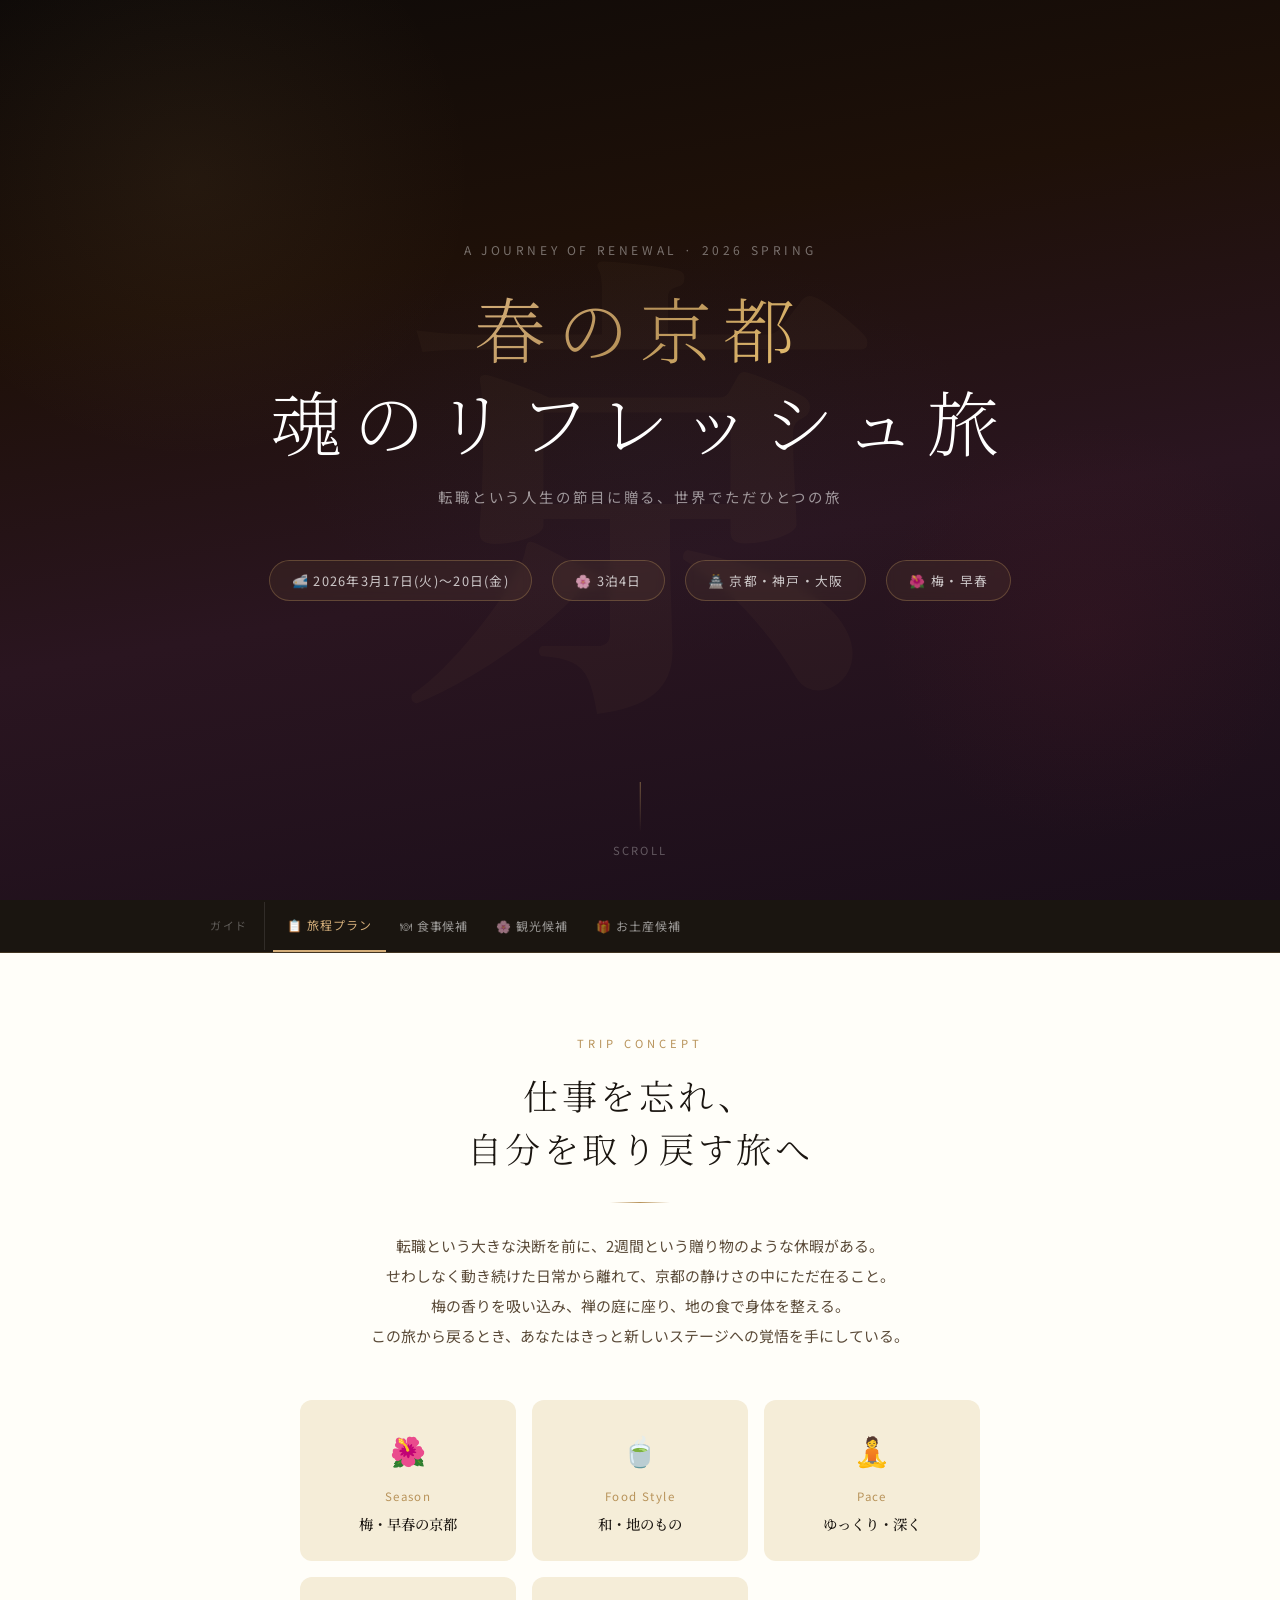
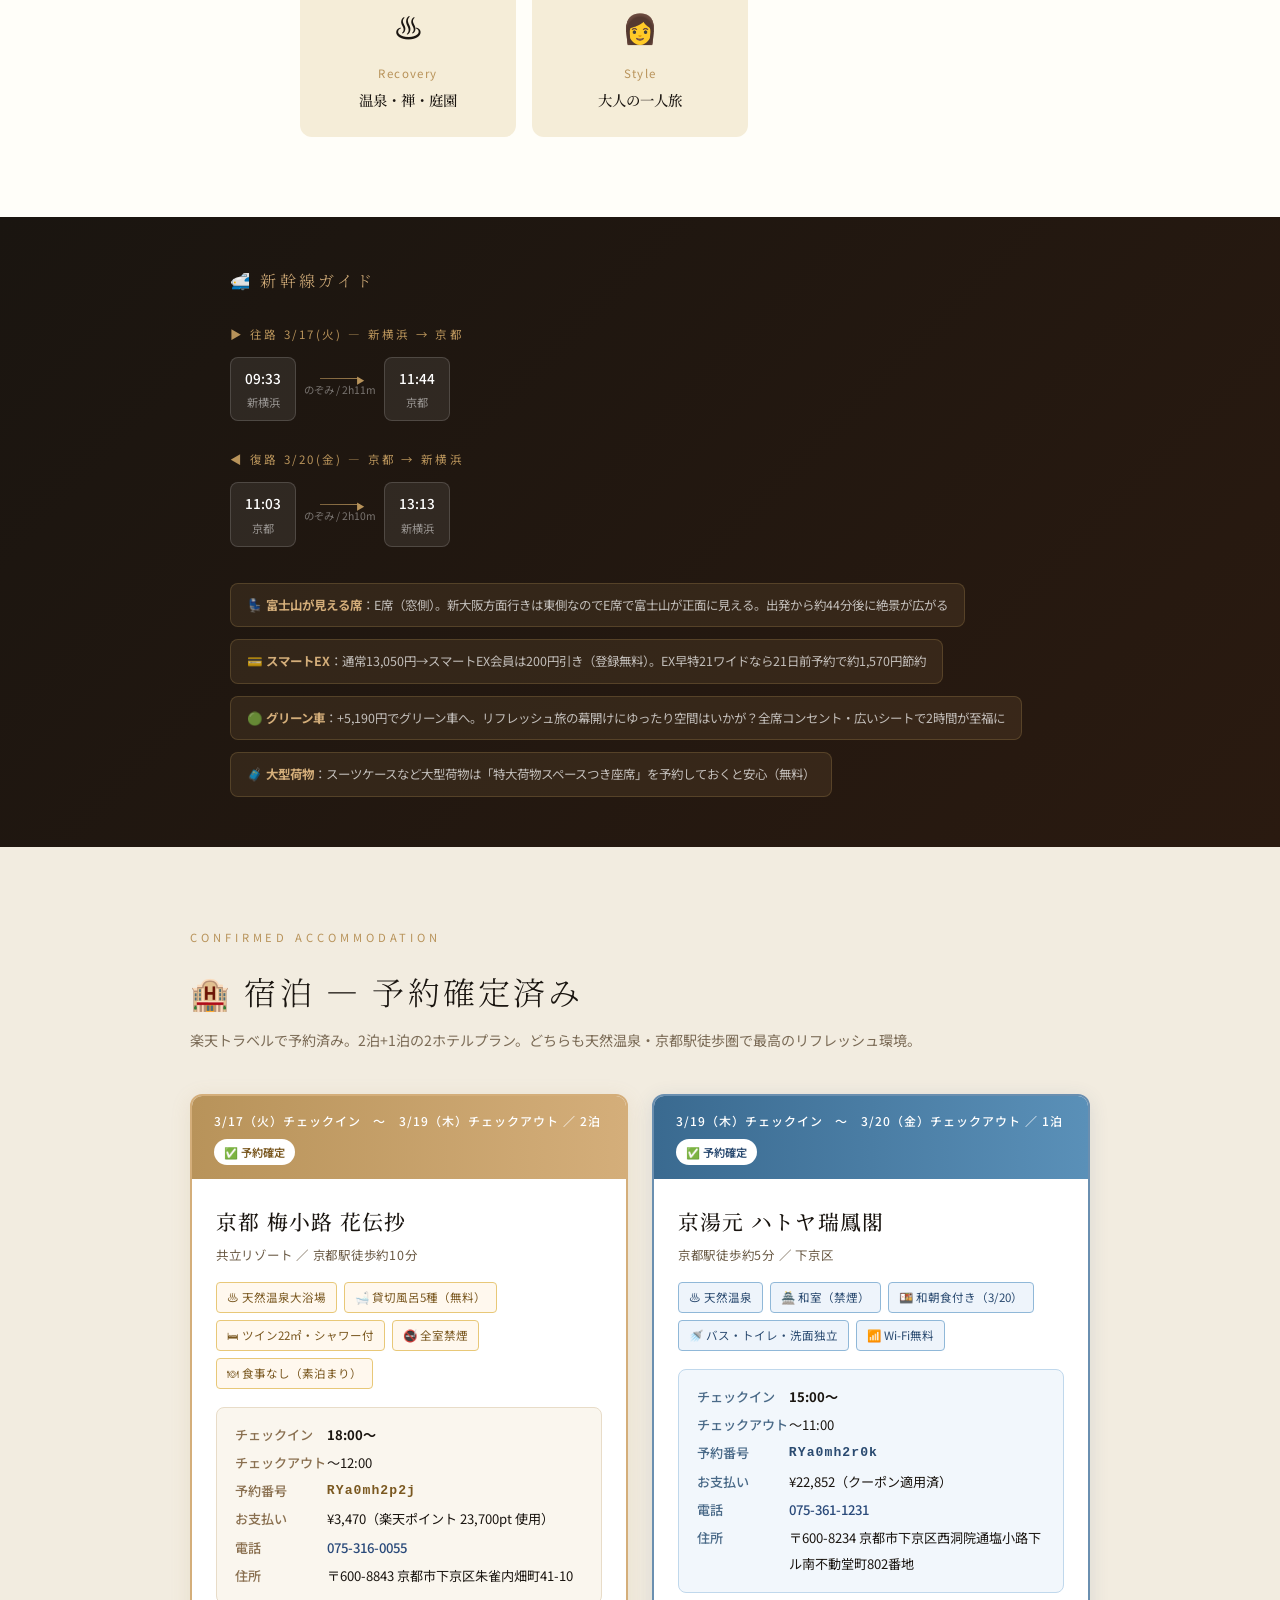
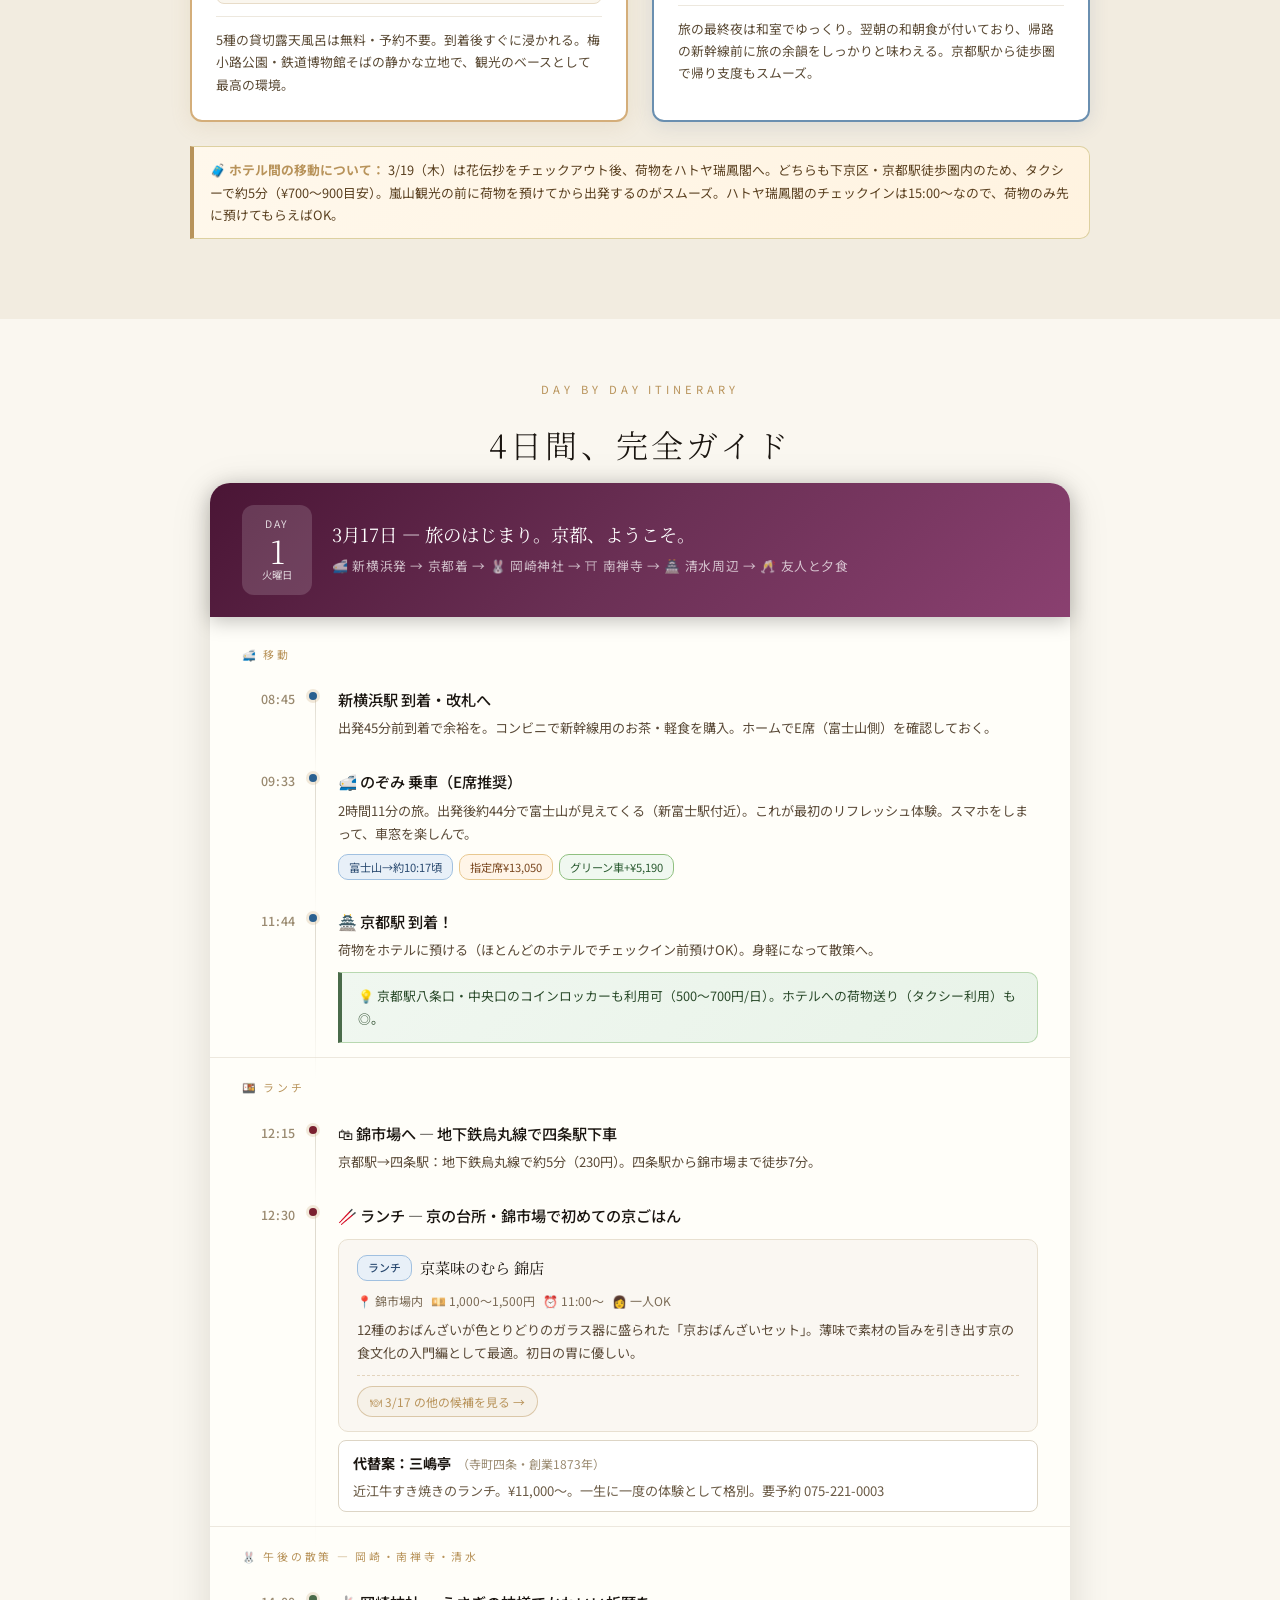
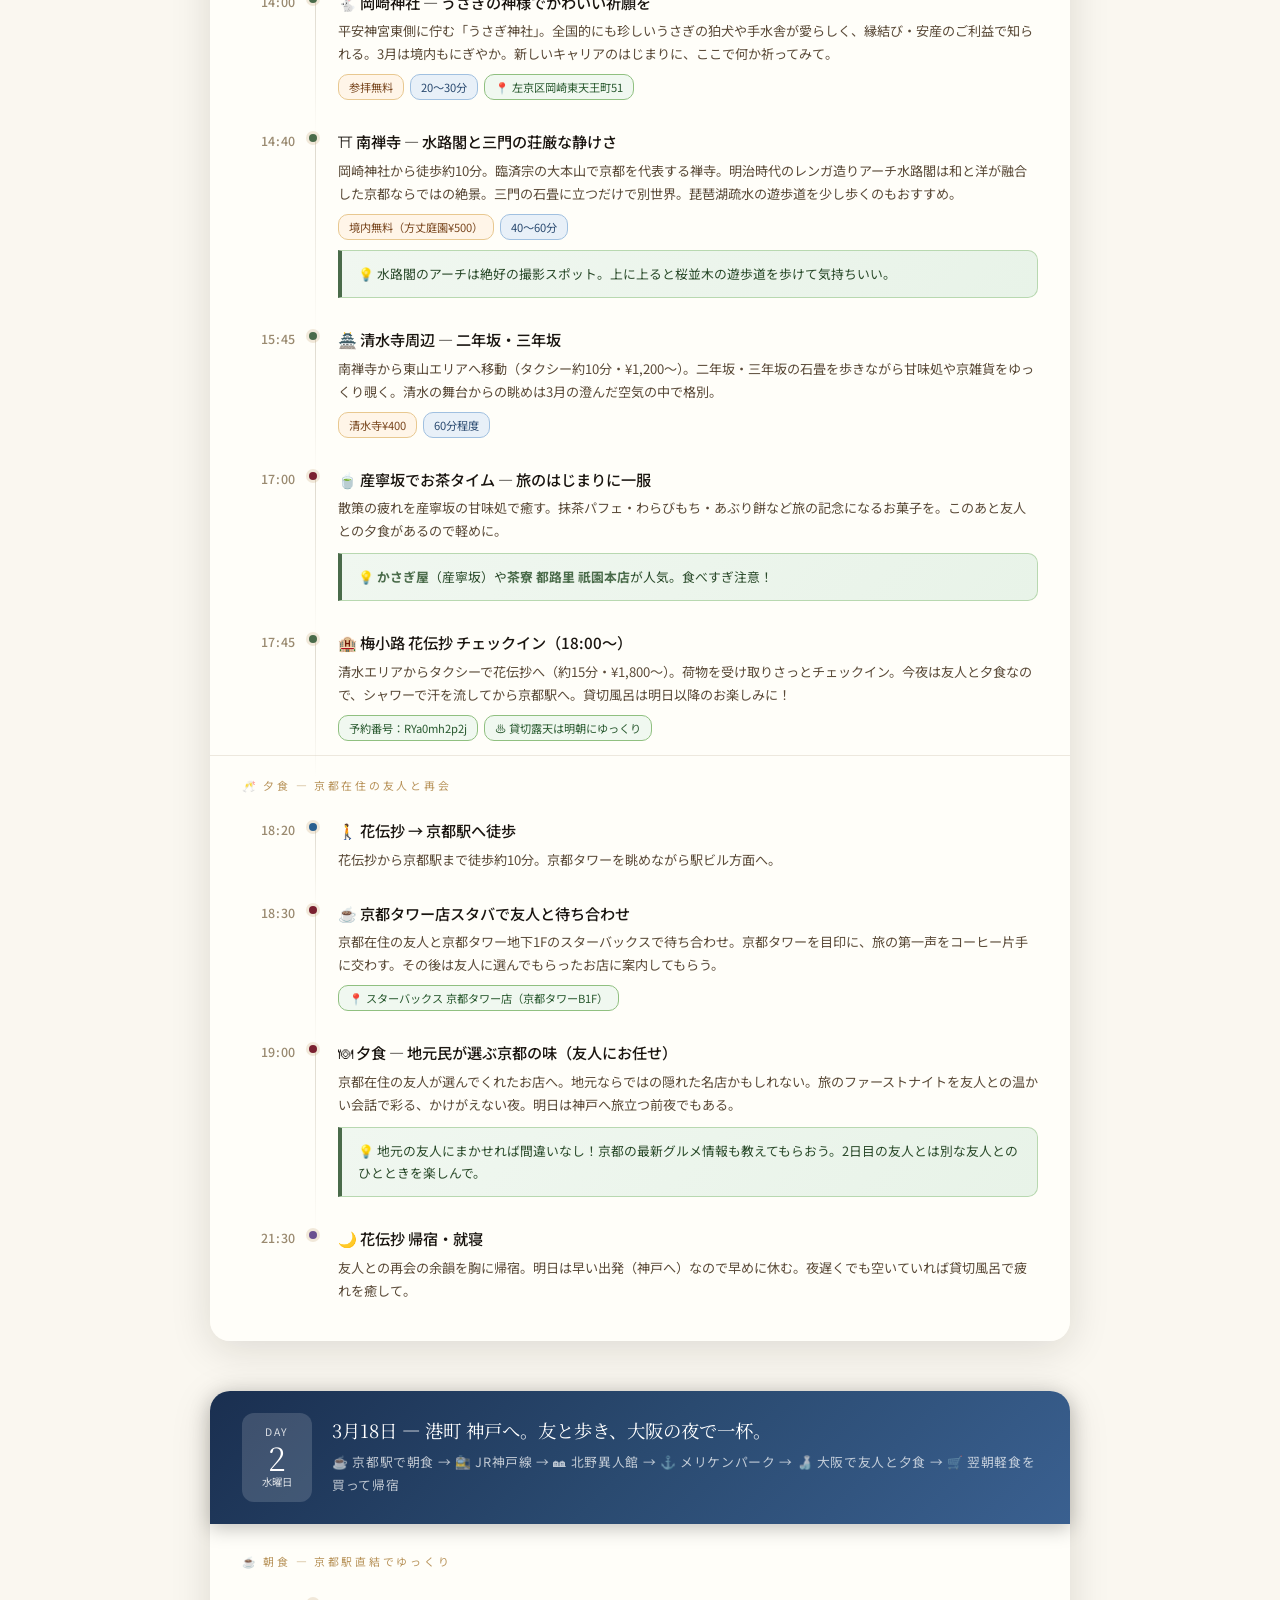
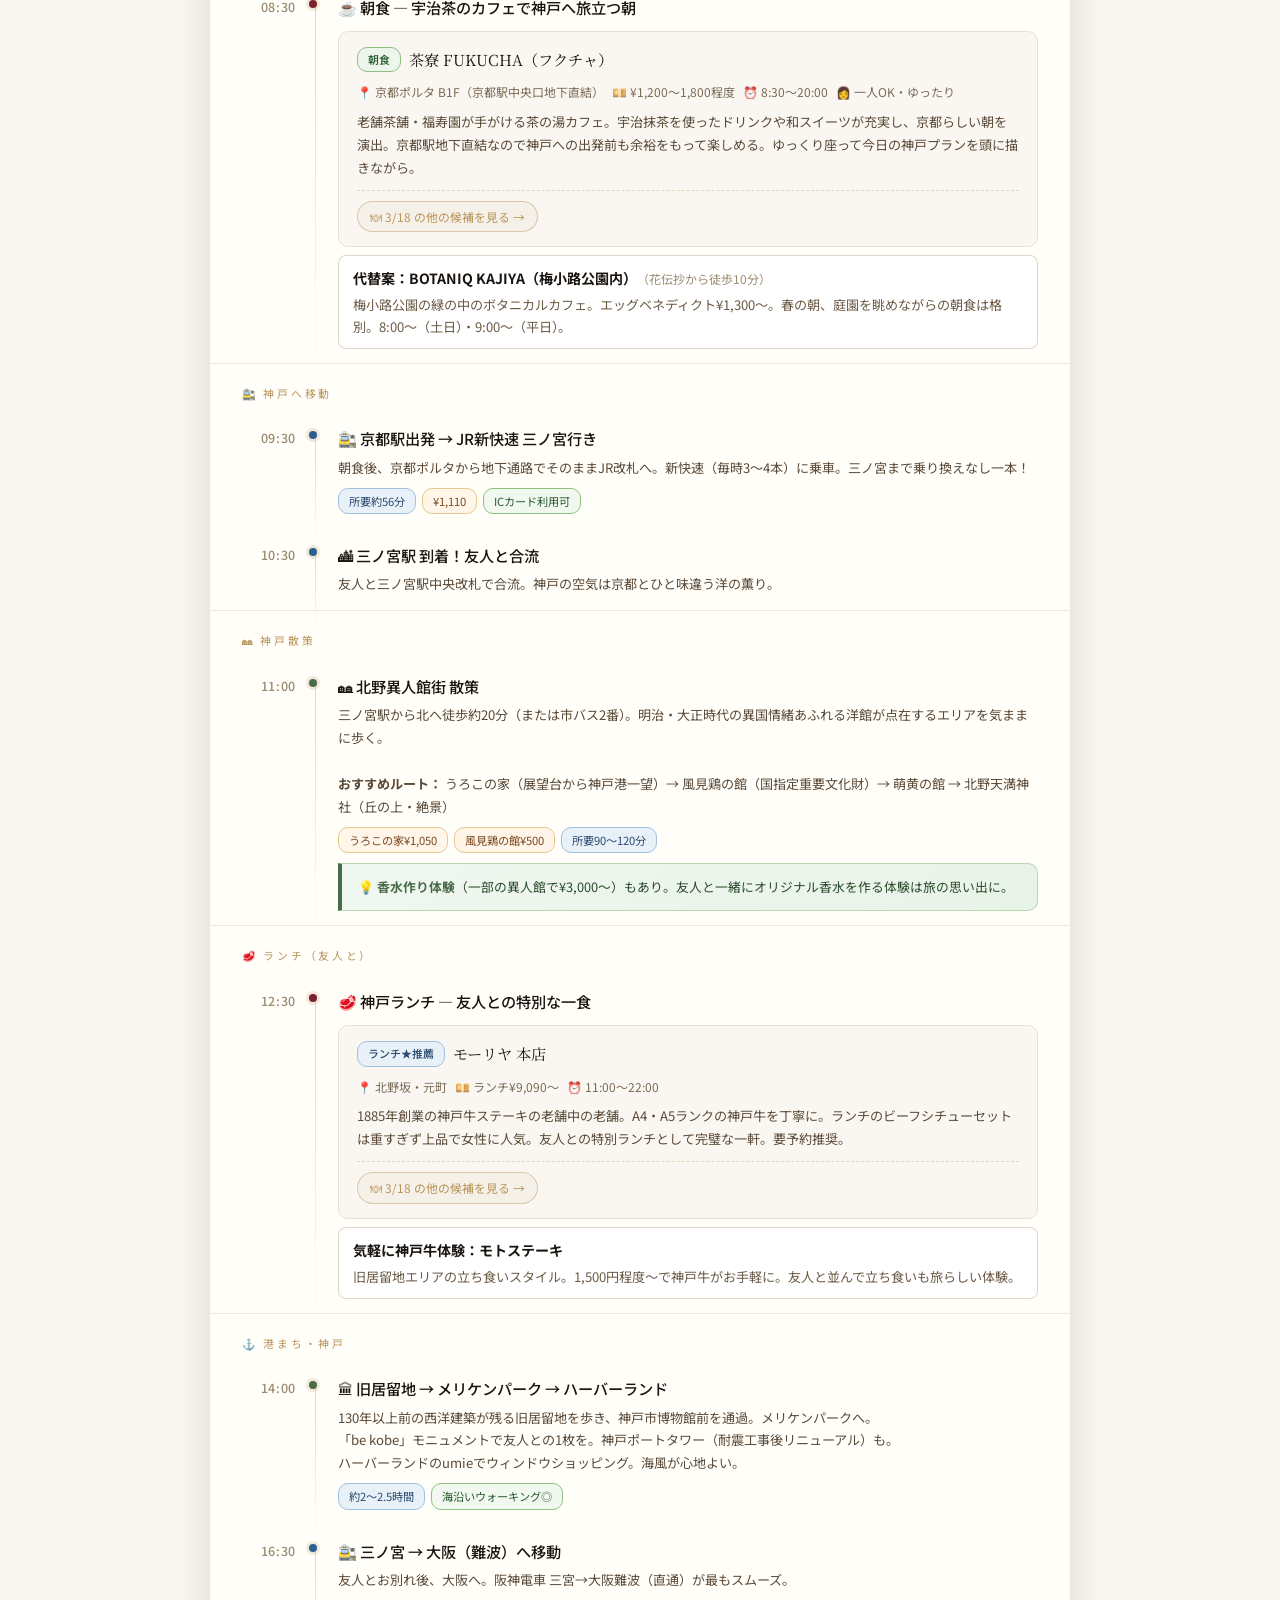
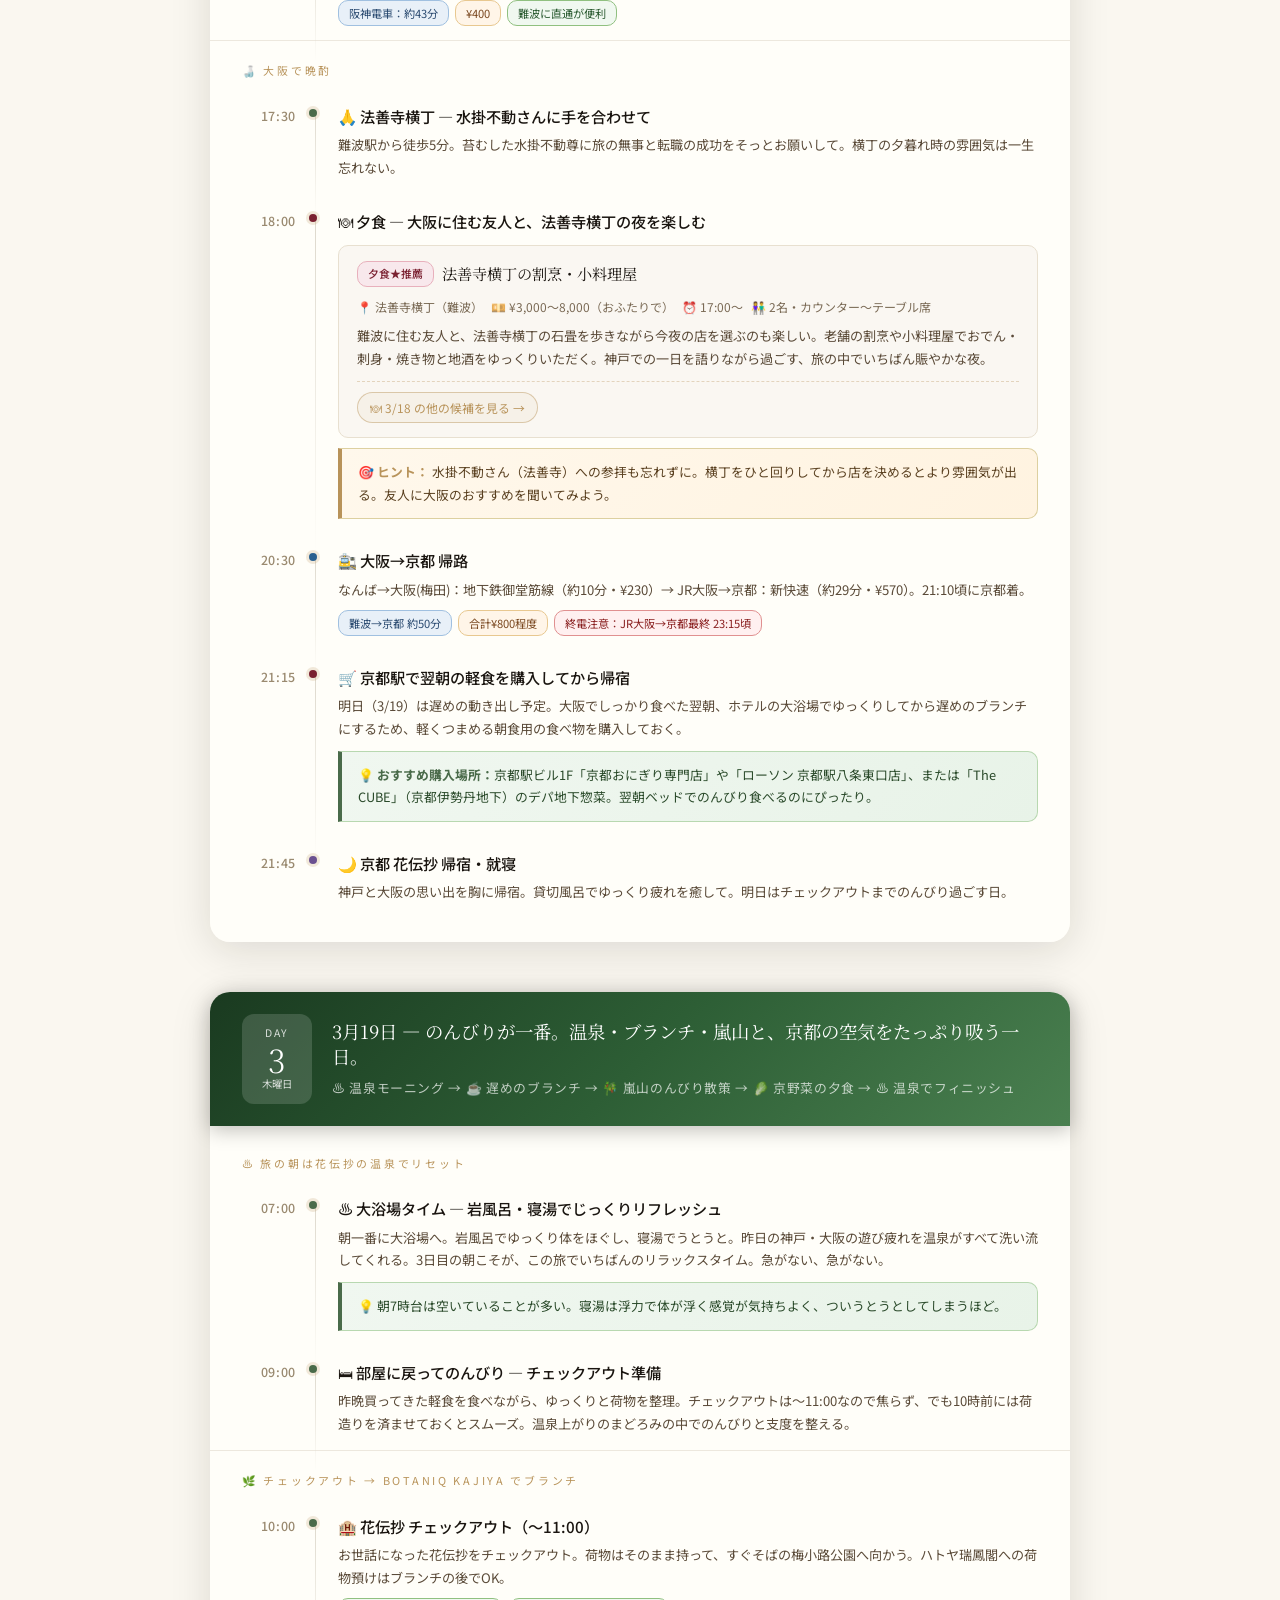
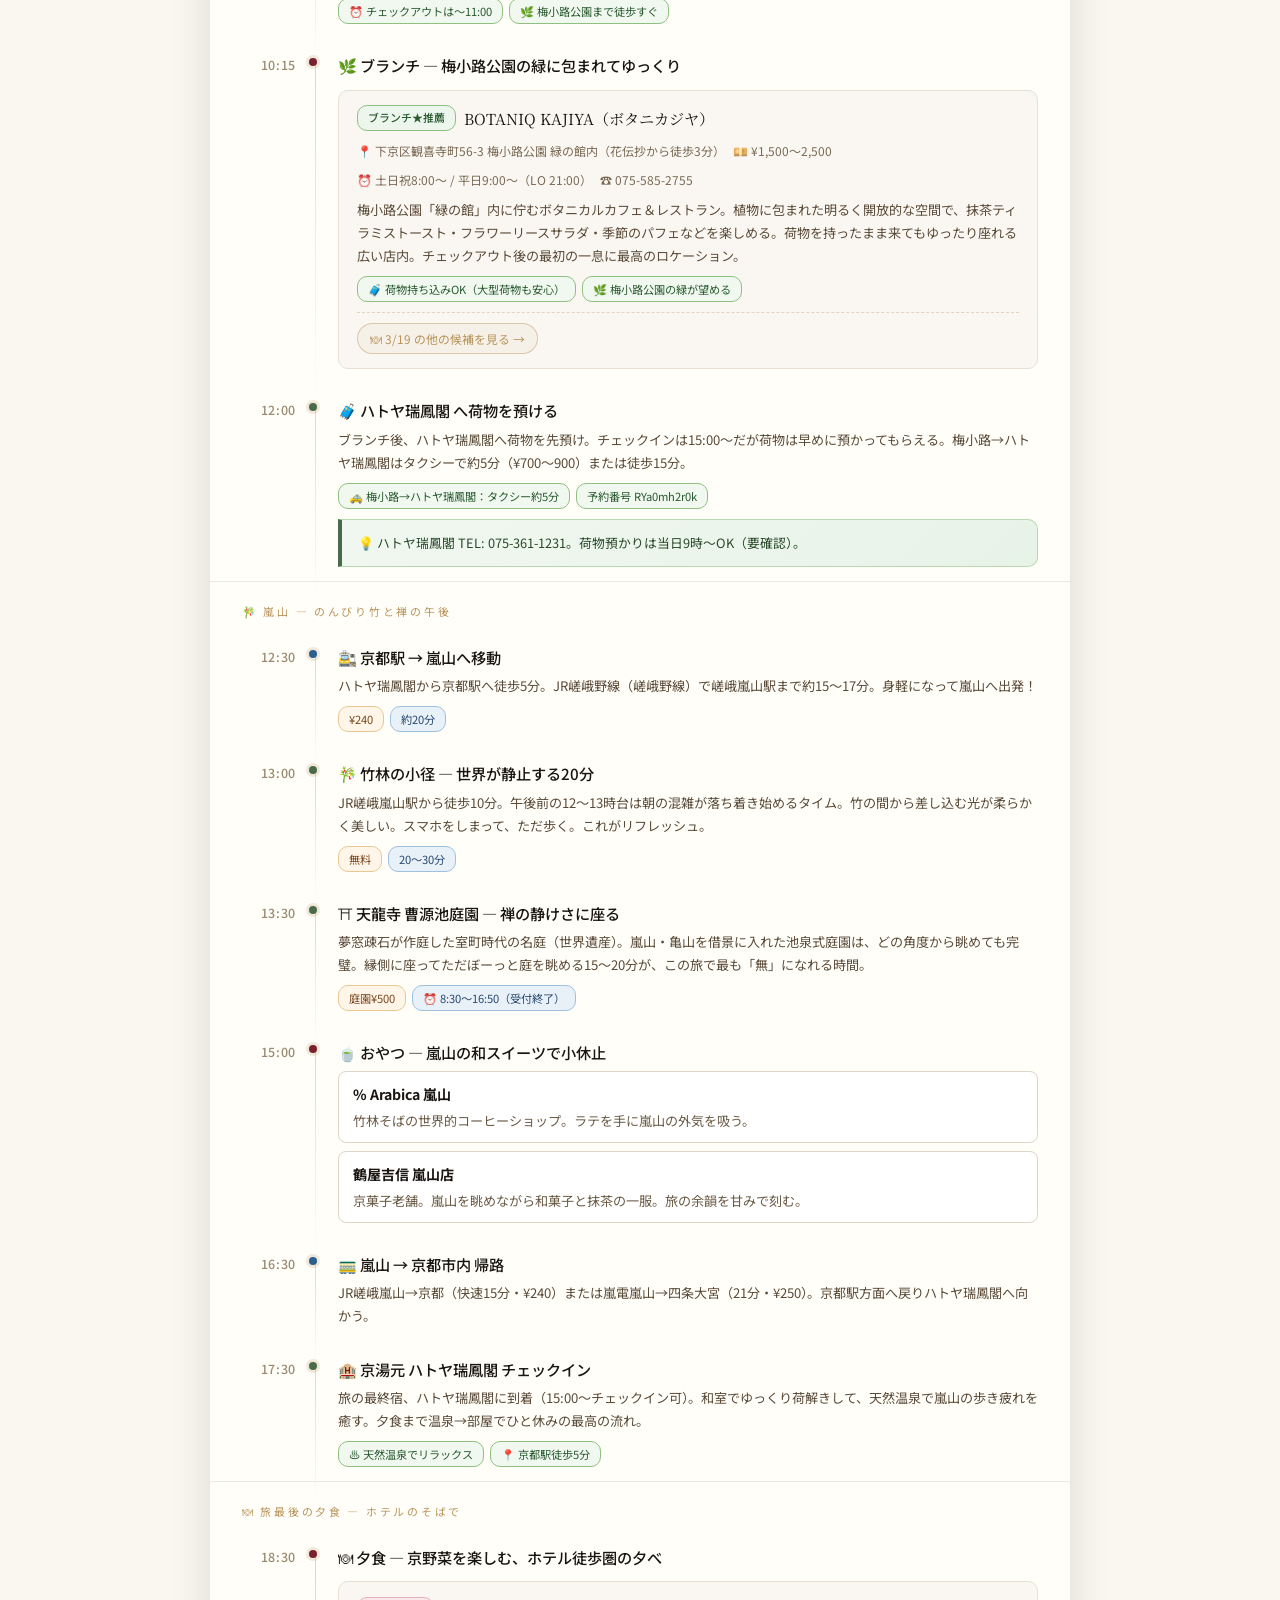
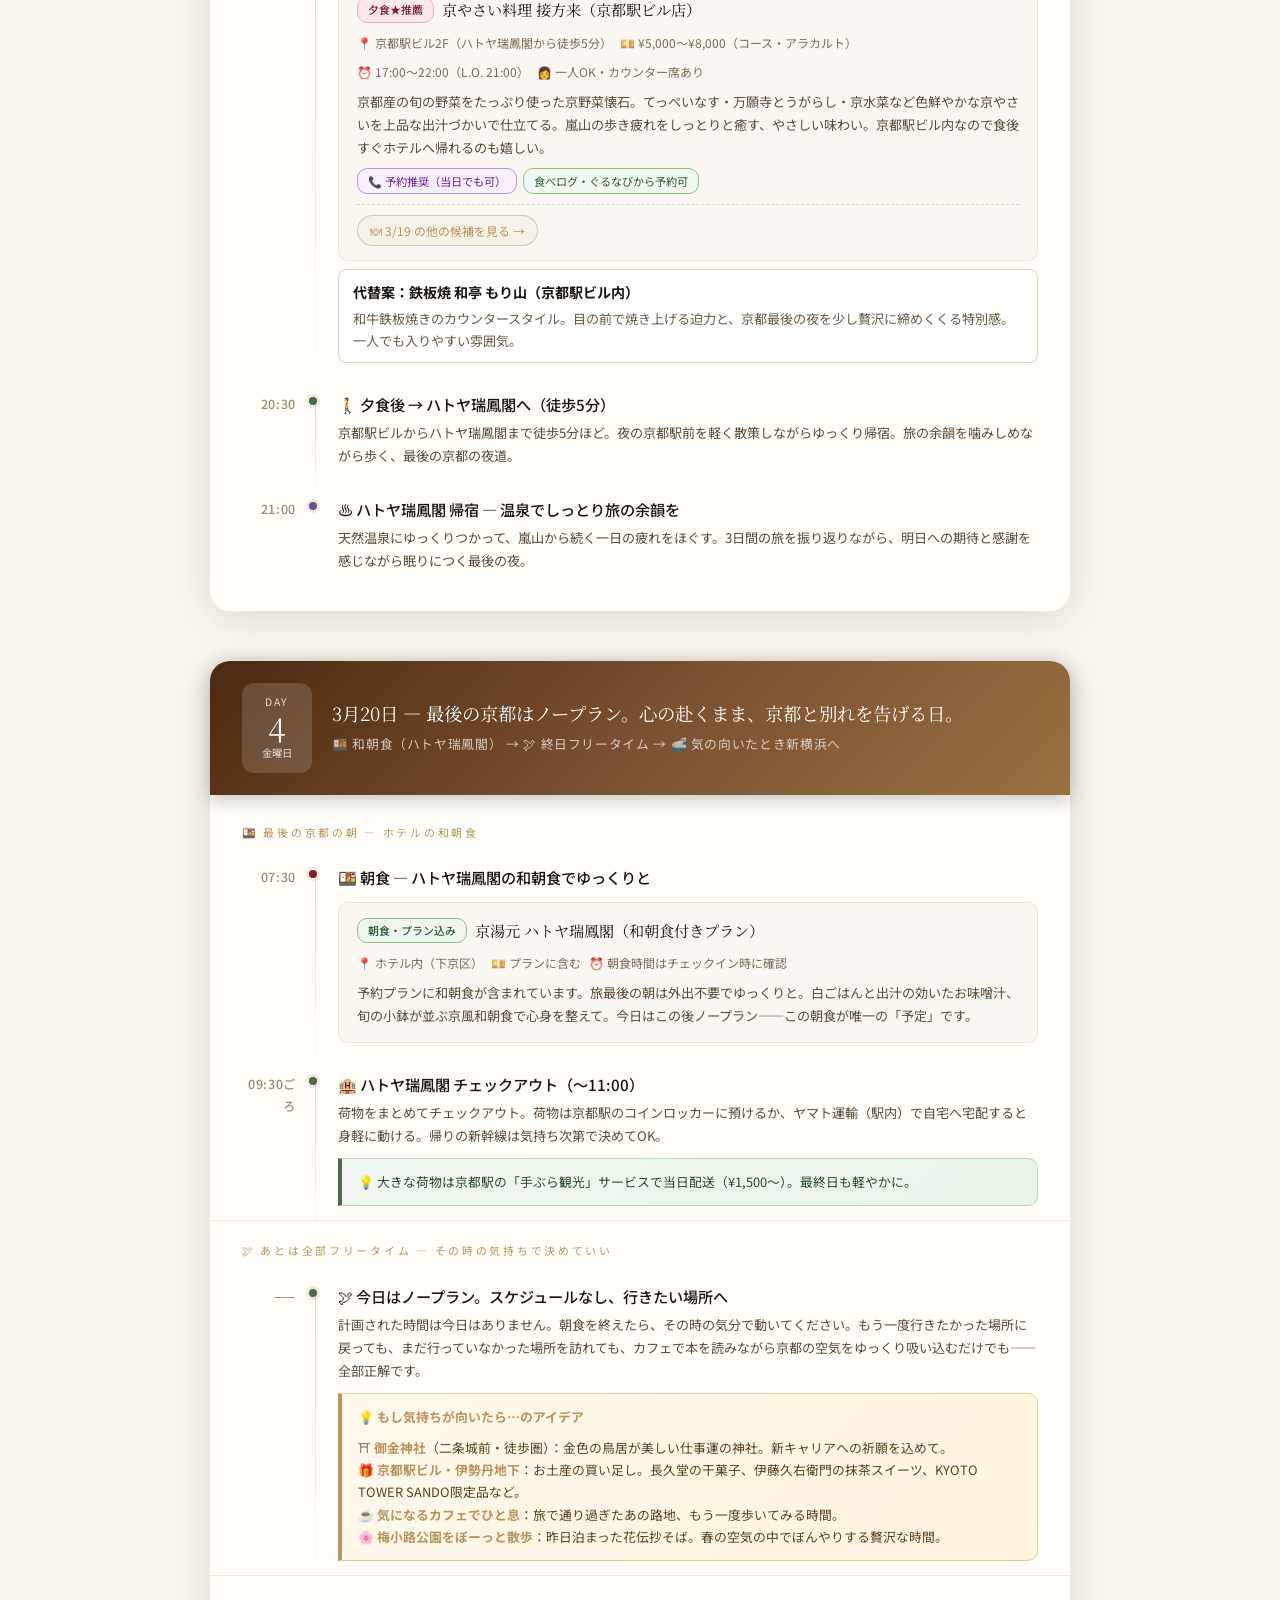
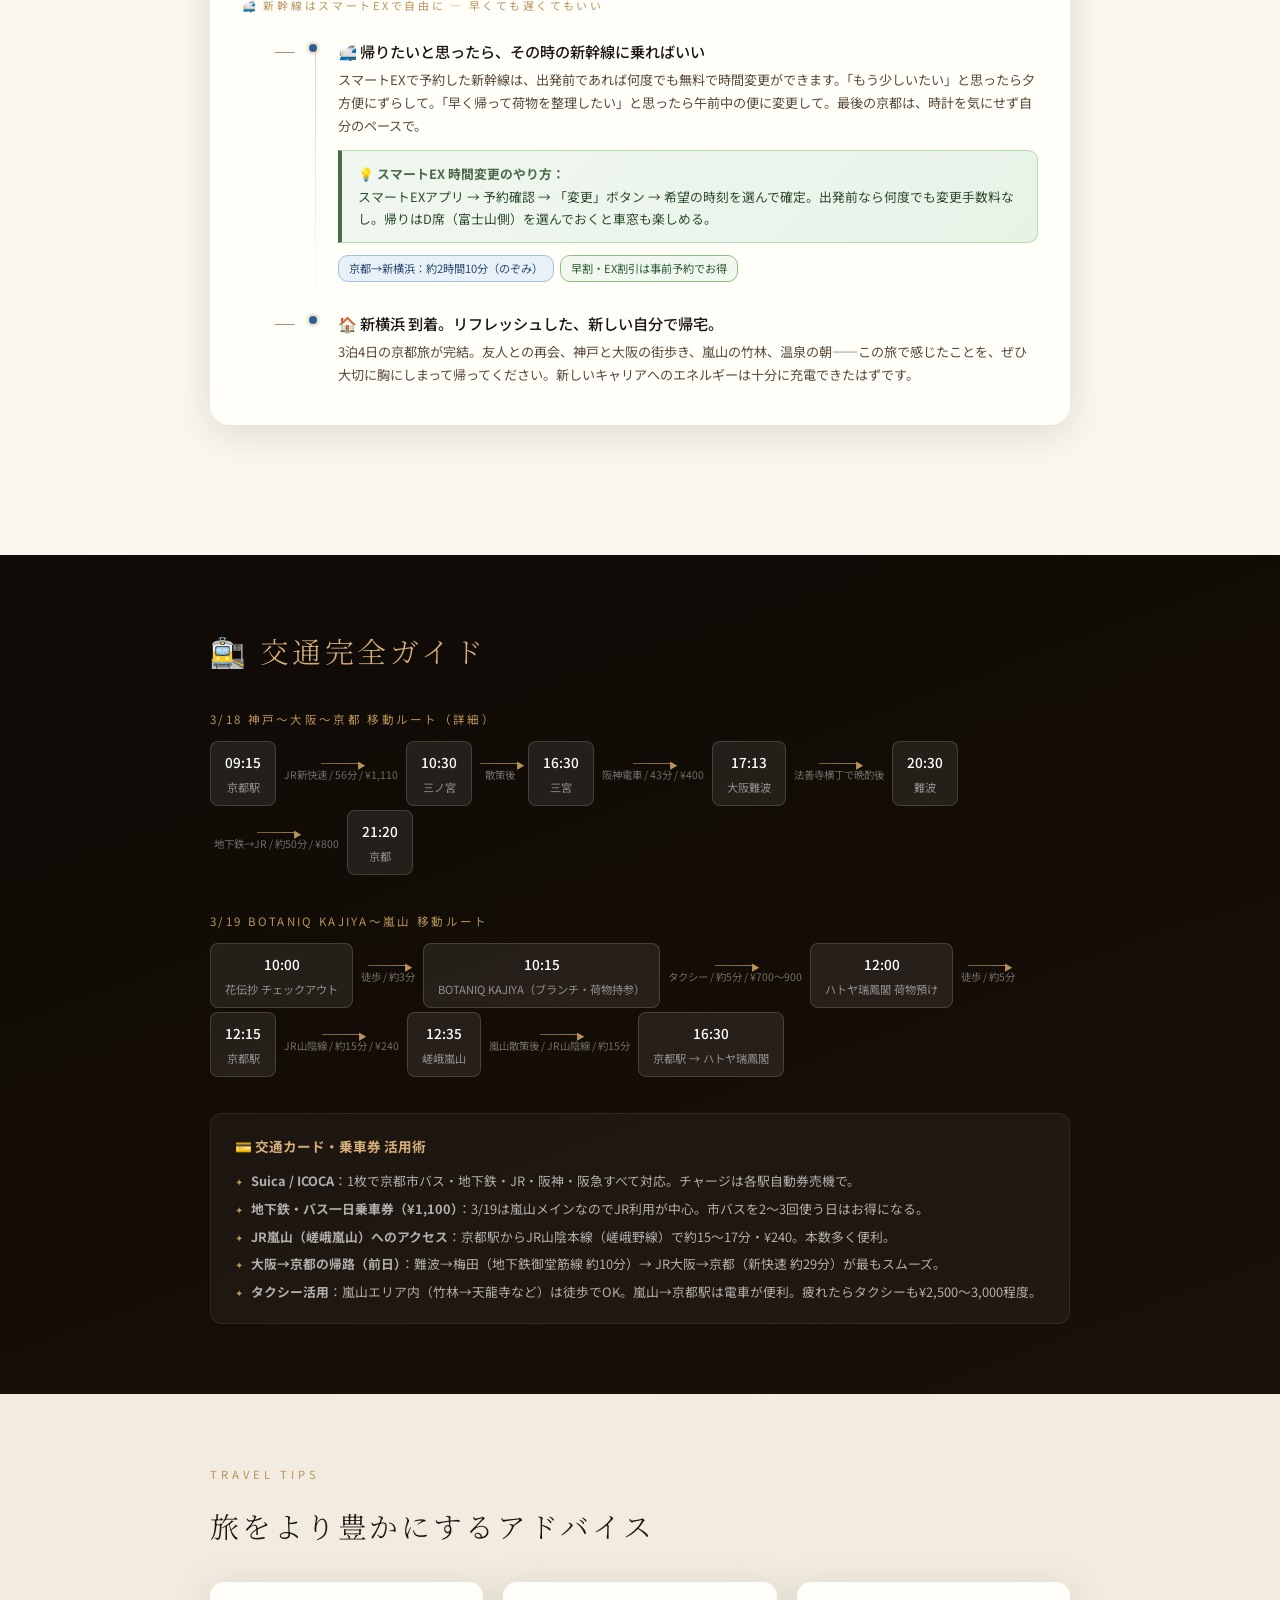
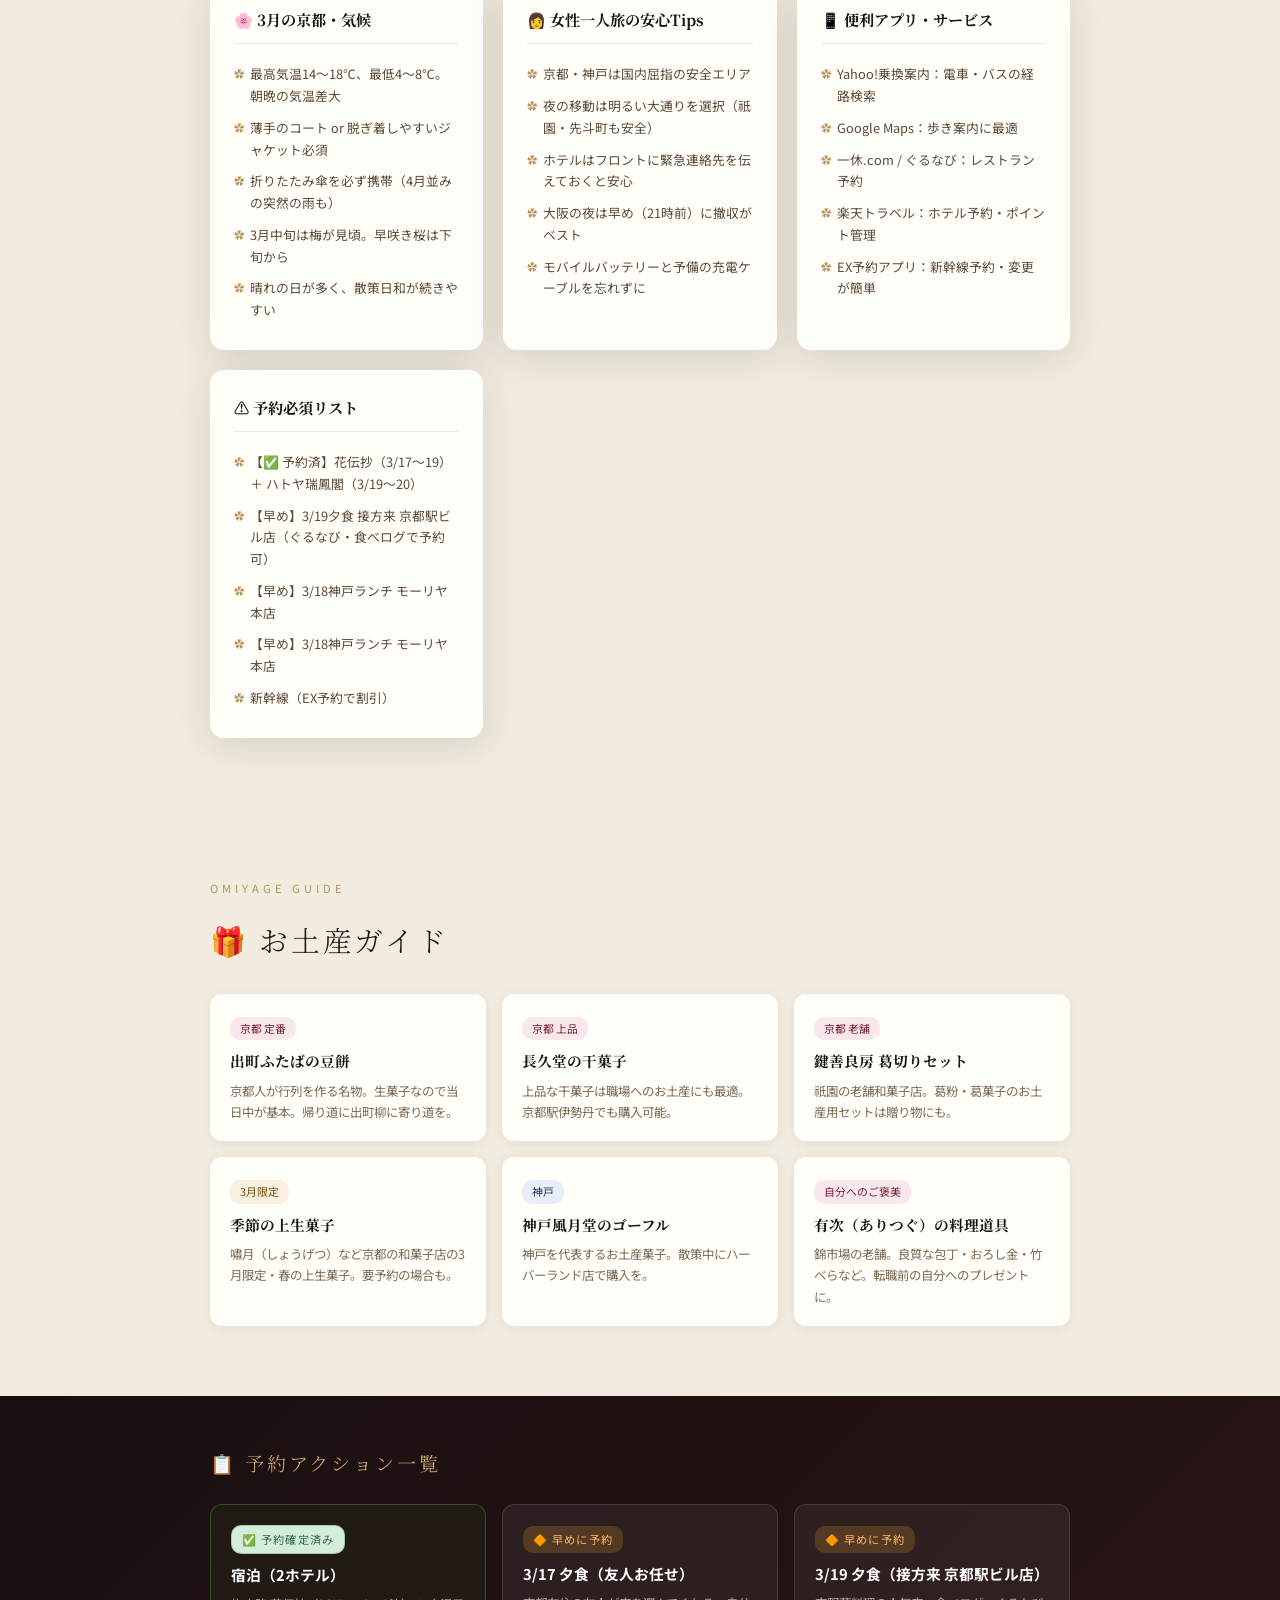
==== index.html @ 3366b424 "Add files via upload" ====
<!DOCTYPE html>
<html lang="ja">
<head>
<meta charset="UTF-8">
<meta name="viewport" content="width=device-width, initial-scale=1.0">
<title>春の京都 — 魂のリフレッシュ旅 2026.3.17-20</title>
<style>
@import url('https://fonts.googleapis.com/css2?family=Noto+Serif+JP:wght@200;300;400;500;700&family=Noto+Sans+JP:wght@300;400;500&family=Zen+Antique&display=swap');

:root{
  --ink:#1a1510;--gold:#b8935a;--gold-lt:#d4ae7a;--gold-pale:#f5edd8;
  --cream:#faf7f0;--off:#f2ece0;--white:#fffef9;
  --red:#7a2030;--sage:#4a6b4a;--blue:#2a4a6b;--umber:#6b4a2a;
  --d1:#6b3055;--d2:#2a4a70;--d3:#2d5e35;--d4:#7a5030;
  --shadow:0 8px 40px rgba(26,21,16,.13);
  --shadow-lg:0 20px 80px rgba(26,21,16,.2);
}
*{margin:0;padding:0;box-sizing:border-box;}
html{scroll-behavior:smooth;}
body{
  font-family:'Noto Sans JP',sans-serif;
  background:var(--cream);color:var(--ink);line-height:1.8;
  overflow-x:hidden;
}

/* ─── HERO ─── */
.hero{
  min-height:100vh;
  background:linear-gradient(170deg,#0e0a08 0%,#1e1008 30%,#2a1520 60%,#1a0e1a 100%);
  display:flex;flex-direction:column;
  align-items:center;justify-content:center;
  text-align:center;padding:60px 20px;
  position:relative;overflow:hidden;
}
.hero-pattern{
  position:absolute;inset:0;
  background-image:
    radial-gradient(ellipse 400px 400px at 15% 20%,rgba(184,147,90,.08) 0%,transparent 70%),
    radial-gradient(ellipse 300px 300px at 85% 70%,rgba(122,32,48,.1) 0%,transparent 70%),
    radial-gradient(ellipse 500px 300px at 50% 50%,rgba(42,74,112,.06) 0%,transparent 70%);
}
.hero-mon{
  position:absolute;opacity:.04;
  font-size:clamp(200px,40vw,500px);
  font-family:'Zen Antique',serif;
  color:var(--gold);
  line-height:1;user-select:none;
  transform:translateY(10px);
}
.hero-petals{
  position:absolute;inset:0;pointer-events:none;
  overflow:hidden;
}
.petal{
  position:absolute;font-size:clamp(10px,2vw,20px);
  animation:fall linear infinite;
  opacity:0;
}
@keyframes fall{
  0%{transform:translateY(-20px) rotate(0deg);opacity:0;}
  10%{opacity:.6;}
  90%{opacity:.3;}
  100%{transform:translateY(110vh) rotate(720deg);opacity:0;}
}
.hero-eyebrow{
  font-size:.75rem;letter-spacing:.3em;
  color:rgba(255,255,255,.4);margin-bottom:20px;
  text-transform:uppercase;position:relative;
}
.hero-title{
  font-family:'Noto Serif JP',serif;
  font-size:clamp(2rem,6vw,4.5rem);
  font-weight:200;letter-spacing:.15em;
  color:#fff;line-height:1.3;
  margin-bottom:16px;position:relative;
}
.hero-title em{
  font-style:normal;
  background:linear-gradient(135deg,var(--gold-lt),var(--gold),#e8c070);
  -webkit-background-clip:text;-webkit-text-fill-color:transparent;
  background-clip:text;
}
.hero-subtitle{
  font-size:.9rem;letter-spacing:.2em;
  color:rgba(255,255,255,.55);
  margin-bottom:50px;position:relative;
}
.hero-dates{
  display:flex;gap:20px;flex-wrap:wrap;
  justify-content:center;position:relative;
  margin-bottom:60px;
}
.hero-date-chip{
  border:1px solid rgba(184,147,90,.35);
  background:rgba(184,147,90,.08);
  color:rgba(255,255,255,.75);
  padding:8px 22px;border-radius:30px;
  font-size:.8rem;letter-spacing:.1em;
  backdrop-filter:blur(4px);
}
.hero-scroll{
  position:absolute;bottom:40px;left:50%;transform:translateX(-50%);
  display:flex;flex-direction:column;align-items:center;
  gap:8px;color:rgba(255,255,255,.3);font-size:.7rem;letter-spacing:.2em;
  animation:pulse 2s ease-in-out infinite;
}
.hero-scroll-line{
  width:1px;height:50px;
  background:linear-gradient(to bottom,rgba(184,147,90,.6),transparent);
}
@keyframes pulse{
  0%,100%{opacity:.4;transform:translateX(-50%) translateY(0);}
  50%{opacity:.8;transform:translateX(-50%) translateY(6px);}
}

/* ─── CONCEPT ─── */
.concept{
  background:var(--white);
  padding:80px 20px;
  text-align:center;
}
.concept-inner{max-width:680px;margin:0 auto;}
.section-label{
  font-size:.7rem;letter-spacing:.35em;
  color:var(--gold);text-transform:uppercase;
  margin-bottom:16px;display:block;
}
.concept h2{
  font-family:'Noto Serif JP',serif;
  font-size:clamp(1.6rem,3vw,2.2rem);
  font-weight:300;letter-spacing:.1em;
  color:var(--ink);margin-bottom:28px;line-height:1.5;
}
.concept-divider{
  width:60px;height:1px;
  background:linear-gradient(90deg,transparent,var(--gold),transparent);
  margin:0 auto 28px;
}
.concept p{
  font-size:.93rem;color:#5a4a38;
  line-height:2;
}
.concept-cards{
  display:grid;grid-template-columns:repeat(auto-fit,minmax(160px,1fr));
  gap:16px;margin-top:50px;
}
.concept-card{
  background:var(--gold-pale);
  border-radius:12px;padding:24px 18px;
  text-align:center;
}
.concept-card .cc-icon{font-size:1.8rem;margin-bottom:10px;}
.concept-card .cc-label{
  font-size:.72rem;color:var(--gold);
  letter-spacing:.12em;margin-bottom:4px;
}
.concept-card .cc-val{
  font-family:'Noto Serif JP',serif;
  font-size:.9rem;color:var(--ink);font-weight:500;
}

/* ─── SHINKANSEN BANNER ─── */
.shinkansen{
  background:linear-gradient(135deg,#1a1510,#2a1a10);
  padding:50px 20px;
  color:#fff;
}
.shinkansen-inner{
  max-width:820px;margin:0 auto;
}
.shinkansen h3{
  font-family:'Noto Serif JP',serif;
  font-size:1rem;font-weight:300;
  letter-spacing:.2em;color:var(--gold-lt);
  margin-bottom:28px;
  display:flex;align-items:center;gap:12px;
}
.shinkansen-route{
  display:flex;align-items:center;
  gap:0;flex-wrap:nowrap;
  overflow-x:auto;padding-bottom:8px;
}
.stn{text-align:center;flex-shrink:0;}
.stn-time{
  font-size:1.6rem;font-weight:300;
  letter-spacing:.05em;color:#fff;
  line-height:1;
}
.stn-name{
  font-size:.78rem;color:rgba(255,255,255,.5);
  margin-top:4px;letter-spacing:.1em;
}
.stn-platform{
  font-size:.65rem;color:var(--gold);
  margin-top:3px;
}
.route-line{
  flex:1;min-width:80px;
  display:flex;flex-direction:column;
  align-items:center;gap:4px;
  padding:0 12px;
}
.rl-bar{
  width:100%;height:2px;
  background:linear-gradient(90deg,var(--gold),var(--gold-lt),var(--gold));
  position:relative;
}
.rl-bar::after{
  content:'▶';position:absolute;right:-6px;top:-8px;
  font-size:.7rem;color:var(--gold-lt);
}
.rl-info{font-size:.7rem;color:rgba(255,255,255,.5);letter-spacing:.05em;}
.shinkansen-tips{
  display:flex;flex-wrap:wrap;gap:12px;margin-top:24px;
}
.stip{
  background:rgba(184,147,90,.12);
  border:1px solid rgba(184,147,90,.25);
  border-radius:8px;padding:10px 16px;
  font-size:.78rem;color:rgba(255,255,255,.7);
}
.stip strong{color:var(--gold-lt);}

/* ─── HOTELS ─── */
.hotels{
  padding:80px 20px;
  background:var(--off);
}
.hotels-inner{max-width:900px;margin:0 auto;}
.sec-header{margin-bottom:40px;}
.sec-header h2{
  font-family:'Noto Serif JP',serif;
  font-size:clamp(1.4rem,3vw,2rem);
  font-weight:300;color:var(--ink);
  letter-spacing:.1em;margin-bottom:8px;
}
.sec-header p{font-size:.88rem;color:#7a6a55;}
.hotel-grid{
  display:grid;
  grid-template-columns:repeat(auto-fit,minmax(270px,1fr));
  gap:22px;
}
.hotel-card{
  background:var(--white);
  border-radius:16px;overflow:hidden;
  box-shadow:var(--shadow);
  transition:transform .25s,box-shadow .25s;
}
.hotel-card:hover{
  transform:translateY(-4px);
  box-shadow:var(--shadow-lg);
}
.hotel-card-band{height:6px;}
.hb-gold{background:linear-gradient(90deg,var(--gold),var(--gold-lt),#e8c070);}
.hb-silver{background:linear-gradient(90deg,#aaa8a0,#c8c4bc);}
.hb-sage{background:linear-gradient(90deg,var(--sage),#6a9b6a);}
.hotel-card-body{padding:22px 24px;}
.hotel-rank{
  display:inline-flex;align-items:center;gap:6px;
  font-size:.7rem;padding:3px 12px;border-radius:20px;
  margin-bottom:12px;font-weight:500;
}
.hr-1{background:#fff8e8;color:#8b6020;border:1px solid #e8c876;}
.hr-2{background:#f0f4f8;color:#3a5a80;border:1px solid #a0c0e0;}
.hr-3{background:#f0f8f0;color:#3a6a3a;border:1px solid #90c090;}
.hotel-name{
  font-family:'Noto Serif JP',serif;
  font-size:1.05rem;color:var(--ink);
  margin-bottom:4px;line-height:1.4;
}
.hotel-sub{
  font-size:.75rem;color:#9a8a75;
  letter-spacing:.05em;margin-bottom:12px;
}
.hotel-features{
  display:flex;flex-wrap:wrap;gap:6px;
  margin-bottom:14px;
}
.hf{
  font-size:.68rem;
  background:var(--gold-pale);
  color:#6a5030;
  padding:2px 10px;border-radius:10px;
}
.hotel-desc{
  font-size:.82rem;color:#5a4a38;
  line-height:1.75;margin-bottom:14px;
}
.hotel-price{
  border-top:1px solid #ede8de;
  padding-top:12px;
  display:flex;align-items:baseline;gap:8px;
}
.hp-label{font-size:.72rem;color:#9a8a75;}
.hp-val{font-size:1rem;font-weight:500;color:var(--gold);}
.hp-note{font-size:.7rem;color:#aaa;}

/* ─── DAYS ─── */
.days{padding:20px 20px 80px;max-width:900px;margin:0 auto;}
.day-card{
  margin-bottom:50px;
  border-radius:20px;
  box-shadow:var(--shadow);
  overflow:visible;
}
.day-head{
  padding:22px 32px;
  color:#fff;
  display:grid;
  grid-template-columns:auto 1fr;
  gap:20px;align-items:center;
  border-radius:20px 20px 0 0;
  position:sticky;
  top:46px;
  z-index:50;
  box-shadow:0 4px 20px rgba(0,0,0,.25);
}
.dh-d1{background:linear-gradient(135deg,#4a1535,var(--d1),#8a4070);}
.dh-d2{background:linear-gradient(135deg,#1a2f50,var(--d2),#3a6090);}
.dh-d3{background:linear-gradient(135deg,#1a3a20,var(--d3),#4a8050);}
.dh-d4{background:linear-gradient(135deg,#4a2a10,var(--d4),#9a7040);}
.day-badge{
  background:rgba(255,255,255,.15);
  border-radius:12px;padding:10px 16px;
  text-align:center;min-width:70px;
}
.db-day{font-size:.65rem;letter-spacing:.15em;opacity:.8;}
.db-num{
  font-family:'Noto Serif JP',serif;
  font-size:2rem;line-height:1;font-weight:300;
}
.db-wd{font-size:.65rem;opacity:.8;}
.day-info h3{
  font-family:'Noto Serif JP',serif;
  font-size:1.15rem;font-weight:400;
  margin-bottom:6px;line-height:1.4;
}
.day-info .di-sub{font-size:.8rem;opacity:.7;letter-spacing:.05em;}
.day-body{background:var(--white);border-radius:0 0 20px 20px;overflow:hidden;}

/* timeline */
.timeline{padding:8px 0 24px;}
.tl-group-label{
  font-size:.68rem;letter-spacing:.25em;
  color:var(--gold);text-transform:uppercase;
  padding:20px 32px 8px;
  border-top:1px solid #ede8de;
}
.tl-group-label:first-child{border-top:none;}
.tl-item{
  display:grid;
  grid-template-columns:70px 1fr;
  gap:0;
  padding:0 32px;
  position:relative;
}
.tl-item::before{
  content:'';
  position:absolute;
  left:105px;top:22px;bottom:-22px;
  width:1px;
  background:linear-gradient(to bottom,#ddd8cc,transparent);
}
.tl-item:last-child::before{display:none;}
.ti-time{
  padding:16px 0 0;
  font-size:.78rem;color:#9a8a70;
  font-weight:500;letter-spacing:.05em;
  text-align:right;padding-right:16px;
}
.ti-content{
  padding:14px 0 14px 24px;
  border-left:2px solid transparent;
  position:relative;
}
.ti-content::before{
  content:'';
  position:absolute;
  left:-5px;top:20px;
  width:8px;height:8px;
  border-radius:50%;
  background:var(--gold);
  box-shadow:0 0 0 3px rgba(184,147,90,.2);
}
.ti-dot-train::before{background:#2a6090;}
.ti-dot-food::before{background:var(--red);}
.ti-dot-walk::before{background:var(--sage);}
.ti-dot-sleep::before{background:#6a5090;}
.ti-title{
  font-size:.95rem;font-weight:500;
  color:var(--ink);margin-bottom:4px;
}
.ti-detail{
  font-size:.82rem;color:#5a4a38;line-height:1.75;
}
.ti-chips{
  display:flex;flex-wrap:wrap;gap:6px;margin-top:8px;
}
.ti-chip{
  font-size:.7rem;padding:2px 10px;
  border-radius:10px;
}
.tc-price{background:#fff5e8;color:#7a4820;border:1px solid #e8c890;}
.tc-time{background:#e8f0f8;color:#2a4a70;border:1px solid #a0c0e0;}
.tc-note{background:#f0f8f0;color:#2a5a30;border:1px solid #90c080;}
.tc-warn{background:#fff0f0;color:#8a2020;border:1px solid #e09090;}
.tc-book{background:#f8f0ff;color:#6a2090;border:1px solid #c090e0;}

/* rest card */
.rest-box{
  background:#faf7f2;border:1px solid #e8e0d0;
  border-radius:10px;padding:14px 18px;margin-top:10px;
}
.rb-header{
  display:flex;align-items:center;gap:8px;
  margin-bottom:8px;
}
.rb-badge{
  font-size:.68rem;padding:2px 10px;
  border-radius:10px;font-weight:500;
}
.rbb-dinner{background:#f8e8ec;color:var(--red);border:1px solid #e8b0bc;}
.rbb-lunch{background:#e8f0f8;color:#2a4a70;border:1px solid #a0c0e0;}
.rbb-breakfast{background:#edf6ed;color:#2a5a30;border:1px solid #90c080;}
.rbb-drinks{background:#fff0e0;color:#7a4820;border:1px solid #e8c090;}
.rb-name{
  font-family:'Noto Serif JP',serif;
  font-size:.95rem;color:var(--ink);
}
.rb-meta{
  display:flex;flex-wrap:wrap;gap:8px;
  font-size:.75rem;color:#7a6a55;
  margin-bottom:8px;
}
.rb-meta span{display:flex;align-items:center;gap:3px;}
.rb-desc{font-size:.82rem;color:#5a4a38;line-height:1.75;}
.rb-options{margin-top:8px;}
.rb-opt{
  background:#fff;border:1px solid #ddd5c5;
  border-radius:8px;padding:10px 14px;
  margin-bottom:8px;font-size:.82rem;
}
.rb-opt:last-child{margin-bottom:0;}
.rb-opt strong{color:var(--ink);font-size:.88rem;}
.rb-opt .ro-sub{color:#9a8a70;font-size:.75rem;margin-left:6px;}
.rb-opt p{color:#6a5a45;margin-top:3px;line-height:1.65;}

/* tip box */
.tip-box{
  background:linear-gradient(135deg,#f0f7f0,#e8f3e8);
  border:1px solid #b8d8b0;border-left:4px solid var(--sage);
  border-radius:0 10px 10px 0;
  padding:12px 16px;margin-top:10px;
  font-size:.8rem;color:#2a4a2a;line-height:1.75;
}
.tip-box strong{color:var(--sage);}
.info-box{
  background:linear-gradient(135deg,#fff8ec,#fff3e0);
  border:1px solid #ddd0a0;border-left:4px solid var(--gold);
  border-radius:0 10px 10px 0;
  padding:12px 16px;margin-top:10px;
  font-size:.8rem;color:#5a4020;line-height:1.75;
}
.info-box strong{color:var(--gold);}
.warn-box{
  background:#fff5f5;
  border:1px solid #e8b0b0;border-left:4px solid #c03030;
  border-radius:0 10px 10px 0;
  padding:12px 16px;margin-top:10px;
  font-size:.8rem;color:#602020;line-height:1.75;
}

/* ─── TRANSPORT ─── */
.transport{
  background:linear-gradient(160deg,#0e0a06,#1a1008);
  padding:70px 20px;color:#fff;
}
.transport-inner{max-width:860px;margin:0 auto;}
.transport h2{
  font-family:'Noto Serif JP',serif;
  font-size:clamp(1.3rem,3vw,1.8rem);
  font-weight:300;letter-spacing:.12em;
  color:var(--gold-lt);margin-bottom:32px;
  display:flex;align-items:center;gap:12px;
}
.route-day{margin-bottom:36px;}
.rd-label{
  font-size:.72rem;letter-spacing:.2em;
  color:var(--gold);text-transform:uppercase;
  margin-bottom:12px;
}
.route-steps{
  display:flex;flex-wrap:wrap;align-items:center;
  gap:4px;
}
.rs-stop{
  background:rgba(255,255,255,.08);
  border:1px solid rgba(255,255,255,.15);
  border-radius:8px;padding:8px 14px;
  text-align:center;
}
.rs-time{font-size:.85rem;font-weight:500;color:#fff;}
.rs-stn{font-size:.7rem;color:rgba(255,255,255,.5);margin-top:2px;}
.rs-arrow{
  display:flex;flex-direction:column;align-items:center;
  gap:2px;padding:0 4px;
}
.rs-arrow .ra-bar{
  width:40px;height:1px;
  background:linear-gradient(90deg,rgba(184,147,90,.6),rgba(184,147,90,.8));
  position:relative;
}
.rs-arrow .ra-bar::after{
  content:'▶';font-size:.55rem;
  position:absolute;right:-5px;top:-5px;
  color:var(--gold);
}
.rs-arrow .ra-info{
  font-size:.65rem;color:rgba(255,255,255,.4);
  white-space:nowrap;
}
.transport-tips{
  background:rgba(255,255,255,.04);
  border:1px solid rgba(255,255,255,.08);
  border-radius:12px;padding:20px 24px;
  margin-top:24px;
}
.transport-tips h4{
  font-size:.85rem;color:var(--gold-lt);
  margin-bottom:12px;display:flex;align-items:center;gap:8px;
}
.transport-tips ul{
  list-style:none;
  display:flex;flex-direction:column;gap:6px;
}
.transport-tips li{
  font-size:.8rem;color:rgba(255,255,255,.65);
  padding-left:16px;position:relative;line-height:1.7;
}
.transport-tips li::before{
  content:'✦';position:absolute;left:0;
  color:var(--gold);font-size:.65rem;top:3px;
}

/* ─── TIPS ─── */
.tips-section{
  padding:70px 20px;
  background:var(--off);
}
.tips-inner{max-width:860px;margin:0 auto;}
.tips-grid{
  display:grid;
  grid-template-columns:repeat(auto-fit,minmax(240px,1fr));
  gap:20px;margin-top:30px;
}
.tips-card{
  background:var(--white);
  border-radius:14px;padding:24px;
  box-shadow:var(--shadow);
}
.tips-card h4{
  font-family:'Noto Serif JP',serif;
  font-size:.95rem;color:var(--ink);
  margin-bottom:14px;
  display:flex;align-items:center;gap:8px;
  padding-bottom:10px;
  border-bottom:1px solid #ede8de;
}
.tips-card ul{list-style:none;}
.tips-card li{
  font-size:.8rem;color:#5a4a38;
  padding:5px 0 5px 16px;
  position:relative;line-height:1.7;
}
.tips-card li::before{
  content:'✿';position:absolute;left:0;
  color:var(--gold);font-size:.65rem;top:7px;
}

/* ─── CHECKLIST ─── */
.checklist{
  padding:70px 20px;
  background:var(--white);
}
.checklist-inner{max-width:860px;margin:0 auto;}
.check-grid{
  display:grid;
  grid-template-columns:repeat(auto-fit,minmax(200px,1fr));
  gap:20px;margin-top:30px;
}
.check-col h4{
  font-family:'Noto Serif JP',serif;
  font-size:.88rem;color:var(--gold);
  margin-bottom:10px;letter-spacing:.05em;
}
.check-col ul{list-style:none;}
.check-col li{
  font-size:.8rem;color:#5a4a38;
  padding:4px 0 4px 22px;
  position:relative;
  border-bottom:1px dashed #ede8de;
}
.check-col li:last-child{border-bottom:none;}
.check-col li::before{
  content:'□';position:absolute;left:0;
  color:#c0b090;
}

/* ─── OMIYAGE ─── */
.omiyage{
  padding:70px 20px;
  background:var(--off);
}
.omiyage-inner{max-width:860px;margin:0 auto;}
.omiyage-grid{
  display:grid;
  grid-template-columns:repeat(auto-fit,minmax(220px,1fr));
  gap:16px;margin-top:28px;
}
.om-card{
  background:var(--white);
  border-radius:12px;padding:18px 20px;
  box-shadow:0 2px 12px rgba(0,0,0,.07);
}
.om-badge{
  font-size:.68rem;padding:2px 10px;border-radius:10px;
  margin-bottom:8px;display:inline-block;
}
.omb-kyoto{background:#f8e8ec;color:var(--red);}
.omb-kobe{background:#e8eef8;color:#2a3a6a;}
.omb-limited{background:#f8f0e0;color:#7a5010;}
.om-card h4{
  font-family:'Noto Serif JP',serif;
  font-size:.92rem;color:var(--ink);
  margin-bottom:6px;
}
.om-card p{font-size:.78rem;color:#7a6a55;line-height:1.7;}

/* ─── FOOTER ─── */
footer{
  background:linear-gradient(160deg,#0e0a06,#1a1015);
  color:rgba(255,255,255,.55);
  text-align:center;padding:60px 20px;
}
footer .f-icon{font-size:2.5rem;margin-bottom:20px;}
footer h3{
  font-family:'Noto Serif JP',serif;
  font-size:1.1rem;font-weight:300;
  letter-spacing:.2em;color:var(--gold-lt);
  margin-bottom:16px;
}
footer p{font-size:.82rem;line-height:2;max-width:500px;margin:0 auto 20px;}
footer .f-note{
  font-size:.72rem;color:rgba(255,255,255,.3);
  border-top:1px solid rgba(255,255,255,.08);
  padding-top:20px;margin-top:20px;
}

/* ─── RESPONSIVE ─── */
@media(max-width:640px){
  .day-head{grid-template-columns:auto 1fr;gap:14px;padding:20px 18px;}
  .tl-item{grid-template-columns:56px 1fr;padding:0 18px;}
  .tl-item::before{left:77px;}
  .timeline{padding-bottom:16px;}
  .tl-group-label{padding:16px 18px 6px;}
  .hotel-card-body{padding:18px;}
  .shinkansen-route{gap:0;}
}

/* ─── RESERVATION ALERT ─── */
.reservation-section{
  padding:50px 20px;
  background:linear-gradient(135deg,#1a0f0f,#2a1515);
  color:#fff;
}
.reservation-inner{max-width:860px;margin:0 auto;}
.reservation-inner h2{
  font-family:'Noto Serif JP',serif;
  font-size:1.2rem;font-weight:300;letter-spacing:.15em;
  color:var(--gold-lt);margin-bottom:24px;
}
.res-grid{
  display:grid;
  grid-template-columns:repeat(auto-fit,minmax(250px,1fr));
  gap:16px;
}
.res-card{
  background:rgba(255,255,255,.06);
  border:1px solid rgba(255,255,255,.12);
  border-radius:12px;padding:18px 20px;
}
.res-urgency{
  font-size:.7rem;letter-spacing:.1em;
  padding:3px 10px;border-radius:10px;
  margin-bottom:8px;display:inline-block;
}
.ru-now{background:rgba(200,50,50,.25);color:#ff9090;}
.ru-soon{background:rgba(200,140,50,.25);color:#ffb870;}
.ru-ok{background:rgba(80,150,80,.25);color:#90d090;}
.res-card h4{
  font-size:.92rem;color:#fff;margin-bottom:6px;
}
.res-card p{font-size:.78rem;color:rgba(255,255,255,.6);line-height:1.7;}
</style>
</head>
<body>

<!-- ══════════ HERO ══════════ -->
<section class="hero">
  <div class="hero-pattern"></div>
  <div class="hero-mon">京</div>
  <div class="hero-petals" id="petals"></div>

  <span class="hero-eyebrow">A Journey of Renewal · 2026 Spring</span>
  <h1 class="hero-title">
    <em>春の京都</em><br>魂のリフレッシュ旅
  </h1>
  <p class="hero-subtitle">転職という人生の節目に贈る、世界でただひとつの旅</p>
  <div class="hero-dates">
    <span class="hero-date-chip">🚅 2026年3月17日(火)〜20日(金)</span>
    <span class="hero-date-chip">🌸 3泊4日</span>
    <span class="hero-date-chip">🏯 京都・神戸・大阪</span>
    <span class="hero-date-chip">🌺 梅・早春</span>
  </div>
  <div class="hero-scroll">
    <div class="hero-scroll-line"></div>
    <span>SCROLL</span>
  </div>
</section>

<!-- ══════════ SUB-NAV ══════════ -->
<nav style="background:#1a1510;border-bottom:1px solid rgba(184,147,90,.25);position:sticky;top:0;z-index:100;">
  <div style="max-width:900px;margin:0 auto;padding:0 20px;display:flex;align-items:center;gap:0;overflow-x:auto;">
    <span style="font-size:.68rem;letter-spacing:.15em;color:rgba(255,255,255,.3);white-space:nowrap;padding:14px 16px 14px 0;border-right:1px solid rgba(255,255,255,.1);margin-right:8px;">ガイド</span>
    <a href="kyoto_perfect_plan.html" style="text-decoration:none;padding:14px 14px;font-size:.75rem;letter-spacing:.08em;color:#d4ae7a;white-space:nowrap;border-bottom:2px solid #d4ae7a;">📋 旅程プラン</a>
    <a href="food.html" style="text-decoration:none;padding:14px 14px;font-size:.75rem;letter-spacing:.08em;color:rgba(255,255,255,.55);white-space:nowrap;">🍽 食事候補</a>
    <a href="leisure.html" style="text-decoration:none;padding:14px 14px;font-size:.75rem;letter-spacing:.08em;color:rgba(255,255,255,.55);white-space:nowrap;">🌸 観光候補</a>
    <a href="omiyage.html" style="text-decoration:none;padding:14px 14px;font-size:.75rem;letter-spacing:.08em;color:rgba(255,255,255,.55);white-space:nowrap;">🎁 お土産候補</a>
  </div>
</nav>

<!-- ══════════ CONCEPT ══════════ -->
<section class="concept">
  <div class="concept-inner">
    <span class="section-label">Trip Concept</span>
    <h2>仕事を忘れ、<br>自分を取り戻す旅へ</h2>
    <div class="concept-divider"></div>
    <p>
      転職という大きな決断を前に、2週間という贈り物のような休暇がある。<br>
      せわしなく動き続けた日常から離れて、京都の静けさの中にただ在ること。<br>
      梅の香りを吸い込み、禅の庭に座り、地の食で身体を整える。<br>
      この旅から戻るとき、あなたはきっと新しいステージへの覚悟を手にしている。
    </p>
    <div class="concept-cards">
      <div class="concept-card"><div class="cc-icon">🌺</div><div class="cc-label">Season</div><div class="cc-val">梅・早春の京都</div></div>
      <div class="concept-card"><div class="cc-icon">🍵</div><div class="cc-label">Food Style</div><div class="cc-val">和・地のもの</div></div>
      <div class="concept-card"><div class="cc-icon">🧘</div><div class="cc-label">Pace</div><div class="cc-val">ゆっくり・深く</div></div>
      <div class="concept-card"><div class="cc-icon">♨</div><div class="cc-label">Recovery</div><div class="cc-val">温泉・禅・庭園</div></div>
      <div class="concept-card"><div class="cc-icon">👩</div><div class="cc-label">Style</div><div class="cc-val">大人の一人旅</div></div>
    </div>
  </div>
</section>

<!-- ══════════ SHINKANSEN ══════════ -->
<section class="shinkansen">
  <div class="shinkansen-inner">
    <h3>🚅 新幹線ガイド</h3>
    <div class="route-day" style="margin-bottom:28px;">
      <div class="rd-label">▶ 往路 3/17(火) — 新横浜 → 京都</div>
      <div class="route-steps">
        <div class="rs-stop"><div class="rs-time">09:33</div><div class="rs-stn">新横浜</div></div>
        <div class="rs-arrow"><div class="ra-bar"></div><div class="ra-info">のぞみ / 2h11m</div></div>
        <div class="rs-stop"><div class="rs-time">11:44</div><div class="rs-stn">京都</div></div>
      </div>
    </div>
    <div class="route-day">
      <div class="rd-label">◀ 復路 3/20(金) — 京都 → 新横浜</div>
      <div class="route-steps">
        <div class="rs-stop"><div class="rs-time">11:03</div><div class="rs-stn">京都</div></div>
        <div class="rs-arrow"><div class="ra-bar"></div><div class="ra-info">のぞみ / 2h10m</div></div>
        <div class="rs-stop"><div class="rs-time">13:13</div><div class="rs-stn">新横浜</div></div>
      </div>
    </div>
    <div class="shinkansen-tips">
      <div class="stip">💺 <strong>富士山が見える席</strong>：E席（窓側）。新大阪方面行きは東側なのでE席で富士山が正面に見える。出発から約44分後に絶景が広がる</div>
      <div class="stip">💳 <strong>スマートEX</strong>：通常13,050円→スマートEX会員は200円引き（登録無料）。EX早特21ワイドなら21日前予約で約1,570円節約</div>
      <div class="stip">🟢 <strong>グリーン車</strong>：+5,190円でグリーン車へ。リフレッシュ旅の幕開けにゆったり空間はいかが？全席コンセント・広いシートで2時間が至福に</div>
      <div class="stip">🧳 <strong>大型荷物</strong>：スーツケースなど大型荷物は「特大荷物スペースつき座席」を予約しておくと安心（無料）</div>
    </div>
  </div>
</section>

<!-- ══════════ HOTELS ══════════ -->
<section class="hotels">
  <div class="hotels-inner">
    <div class="sec-header">
      <span class="section-label">Confirmed Accommodation</span>
      <h2>🏨 宿泊 — 予約確定済み</h2>
      <p>楽天トラベルで予約済み。2泊+1泊の2ホテルプラン。どちらも天然温泉・京都駅徒歩圏で最高のリフレッシュ環境。</p>
    </div>

    <div style="display:grid;grid-template-columns:repeat(auto-fit,minmax(340px,1fr));gap:24px;margin-top:32px;">

      <!-- Hotel 1 -->
      <div style="background:#fff;border:2px solid #d4ae7a;border-radius:12px;overflow:hidden;box-shadow:0 4px 20px rgba(184,147,90,.15);">
        <div style="background:linear-gradient(90deg,#b8935a,#d4ae7a);padding:14px 22px;display:flex;align-items:center;justify-content:space-between;flex-wrap:wrap;gap:8px;">
          <span style="color:#fff;font-size:.75rem;font-weight:500;letter-spacing:.08em;">3/17（火）チェックイン　〜　3/19（木）チェックアウト ／ 2泊</span>
          <span style="background:#fff;color:#7a5820;font-size:.7rem;font-weight:600;padding:3px 10px;border-radius:20px;">✅ 予約確定</span>
        </div>
        <div style="padding:24px;">
          <div style="font-family:'Noto Serif JP',serif;font-size:1.3rem;font-weight:500;color:#1a1510;letter-spacing:.06em;margin-bottom:3px;">京都 梅小路 花伝抄</div>
          <div style="font-size:.78rem;color:#6a5a45;letter-spacing:.06em;margin-bottom:16px;">共立リゾート ／ 京都駅徒歩約10分</div>

          <div style="display:flex;flex-wrap:wrap;gap:7px;margin-bottom:18px;">
            <span style="background:#fff8ee;border:1px solid #e8c878;color:#7a5820;font-size:.72rem;padding:4px 10px;border-radius:4px;">♨ 天然温泉大浴場</span>
            <span style="background:#fff8ee;border:1px solid #e8c878;color:#7a5820;font-size:.72rem;padding:4px 10px;border-radius:4px;">🛁 貸切風呂5種（無料）</span>
            <span style="background:#fff8ee;border:1px solid #e8c878;color:#7a5820;font-size:.72rem;padding:4px 10px;border-radius:4px;">🛏 ツイン22㎡・シャワー付</span>
            <span style="background:#fff8ee;border:1px solid #e8c878;color:#7a5820;font-size:.72rem;padding:4px 10px;border-radius:4px;">🚭 全室禁煙</span>
            <span style="background:#fff8ee;border:1px solid #e8c878;color:#7a5820;font-size:.72rem;padding:4px 10px;border-radius:4px;">🍽 食事なし（素泊まり）</span>
          </div>

          <div style="background:#faf6ee;border:1px solid #e8dcc8;border-radius:8px;padding:14px 18px;font-size:.82rem;line-height:2;">
            <div style="display:grid;grid-template-columns:7em 1fr;gap:2px 0;color:#1a1510;">
              <span style="color:#8a7050;font-weight:500;">チェックイン</span><span style="color:#1a1510;font-weight:700;">18:00〜</span>
              <span style="color:#8a7050;font-weight:500;">チェックアウト</span><span style="color:#1a1510;">〜12:00</span>
              <span style="color:#8a7050;font-weight:500;">予約番号</span><span style="font-family:monospace;letter-spacing:.08em;color:#7a5820;font-weight:700;">RYa0mh2p2j</span>
              <span style="color:#8a7050;font-weight:500;">お支払い</span><span style="color:#1a1510;">¥3,470（楽天ポイント 23,700pt 使用）</span>
              <span style="color:#8a7050;font-weight:500;">電話</span><span><a href="tel:075-316-0055" style="color:#2a4a7a;text-decoration:none;font-weight:500;">075-316-0055</a></span>
              <span style="color:#8a7050;font-weight:500;">住所</span><span style="color:#1a1510;">〒600-8843 京都市下京区朱雀内畑町41-10</span>
            </div>
          </div>
          <div style="margin-top:12px;font-size:.8rem;color:#5a4a35;line-height:1.75;border-top:1px solid #ede8de;padding-top:12px;">
            5種の貸切露天風呂は無料・予約不要。到着後すぐに浸かれる。梅小路公園・鉄道博物館そばの静かな立地で、観光のベースとして最高の環境。
          </div>
        </div>
      </div>

      <!-- Hotel 2 -->
      <div style="background:#fff;border:2px solid #6a8fb0;border-radius:12px;overflow:hidden;box-shadow:0 4px 20px rgba(42,74,112,.12);">
        <div style="background:linear-gradient(90deg,#3a6a90,#5a90b8);padding:14px 22px;display:flex;align-items:center;justify-content:space-between;flex-wrap:wrap;gap:8px;">
          <span style="color:#fff;font-size:.75rem;font-weight:500;letter-spacing:.08em;">3/19（木）チェックイン　〜　3/20（金）チェックアウト ／ 1泊</span>
          <span style="background:#fff;color:#2a4a70;font-size:.7rem;font-weight:600;padding:3px 10px;border-radius:20px;">✅ 予約確定</span>
        </div>
        <div style="padding:24px;">
          <div style="font-family:'Noto Serif JP',serif;font-size:1.3rem;font-weight:500;color:#1a1510;letter-spacing:.06em;margin-bottom:3px;">京湯元 ハトヤ瑞鳳閣</div>
          <div style="font-size:.78rem;color:#6a5a45;letter-spacing:.06em;margin-bottom:16px;">京都駅徒歩約5分 ／ 下京区</div>

          <div style="display:flex;flex-wrap:wrap;gap:7px;margin-bottom:18px;">
            <span style="background:#eef4fb;border:1px solid #90b8d8;color:#2a4a70;font-size:.72rem;padding:4px 10px;border-radius:4px;">♨ 天然温泉</span>
            <span style="background:#eef4fb;border:1px solid #90b8d8;color:#2a4a70;font-size:.72rem;padding:4px 10px;border-radius:4px;">🏯 和室（禁煙）</span>
            <span style="background:#eef4fb;border:1px solid #90b8d8;color:#2a4a70;font-size:.72rem;padding:4px 10px;border-radius:4px;">🍱 和朝食付き（3/20）</span>
            <span style="background:#eef4fb;border:1px solid #90b8d8;color:#2a4a70;font-size:.72rem;padding:4px 10px;border-radius:4px;">🚿 バス・トイレ・洗面独立</span>
            <span style="background:#eef4fb;border:1px solid #90b8d8;color:#2a4a70;font-size:.72rem;padding:4px 10px;border-radius:4px;">📶 Wi-Fi無料</span>
          </div>

          <div style="background:#f2f7fc;border:1px solid #c0d8ec;border-radius:8px;padding:14px 18px;font-size:.82rem;line-height:2;">
            <div style="display:grid;grid-template-columns:7em 1fr;gap:2px 0;color:#1a1510;">
              <span style="color:#4a6a88;font-weight:500;">チェックイン</span><span style="color:#1a1510;font-weight:700;">15:00〜</span>
              <span style="color:#4a6a88;font-weight:500;">チェックアウト</span><span style="color:#1a1510;">〜11:00</span>
              <span style="color:#4a6a88;font-weight:500;">予約番号</span><span style="font-family:monospace;letter-spacing:.08em;color:#2a4a70;font-weight:700;">RYa0mh2r0k</span>
              <span style="color:#4a6a88;font-weight:500;">お支払い</span><span style="color:#1a1510;">¥22,852（クーポン適用済）</span>
              <span style="color:#4a6a88;font-weight:500;">電話</span><span><a href="tel:075-361-1231" style="color:#2a4a7a;text-decoration:none;font-weight:500;">075-361-1231</a></span>
              <span style="color:#4a6a88;font-weight:500;">住所</span><span style="color:#1a1510;">〒600-8234 京都市下京区西洞院通塩小路下ル南不動堂町802番地</span>
            </div>
          </div>
          <div style="margin-top:12px;font-size:.8rem;color:#5a4a35;line-height:1.75;border-top:1px solid #ede8de;padding-top:12px;">
            旅の最終夜は和室でゆっくり。翌朝の和朝食が付いており、帰路の新幹線前に旅の余韻をしっかりと味わえる。京都駅から徒歩圏で帰り支度もスムーズ。
          </div>
        </div>
      </div>

    </div>

    <div class="info-box" style="margin-top:24px;max-width:900px;">
      <strong>🧳 ホテル間の移動について：</strong> 3/19（木）は花伝抄をチェックアウト後、荷物をハトヤ瑞鳳閣へ。どちらも下京区・京都駅徒歩圏内のため、タクシーで約5分（¥700〜900目安）。嵐山観光の前に荷物を預けてから出発するのがスムーズ。ハトヤ瑞鳳閣のチェックインは15:00〜なので、荷物のみ先に預けてもらえばOK。
    </div>
  </div>
</section>

<!-- ══════════ DAY PLANS ══════════ -->
<div class="days">
  <div style="text-align:center;padding:40px 0 10px;">
    <span class="section-label">Day by Day Itinerary</span>
    <h2 style="font-family:'Noto Serif JP',serif;font-size:clamp(1.4rem,3vw,2rem);font-weight:300;letter-spacing:.1em;color:var(--ink);">4日間、完全ガイド</h2>
  </div>

  <!-- ═══ DAY 1 ═══ -->
  <div class="day-card" data-day="3/17">
    <div class="day-head dh-d1">
      <div class="day-badge">
        <div class="db-day">DAY</div>
        <div class="db-num">1</div>
        <div class="db-wd">火曜日</div>
      </div>
      <div class="day-info">
        <h3>3月17日 ― 旅のはじまり。京都、ようこそ。</h3>
        <div class="di-sub">🚅 新横浜発 → 京都着 → 🐰 岡崎神社 → ⛩ 南禅寺 → 🏯 清水周辺 → 🥂 友人と夕食</div>
      </div>
    </div>
    <div class="day-body">
      <div class="timeline">

        <div class="tl-group-label">🚅 移動</div>
        <div class="tl-item">
          <div class="ti-time">08:45</div>
          <div class="ti-content ti-dot-train">
            <div class="ti-title">新横浜駅 到着・改札へ</div>
            <div class="ti-detail">出発45分前到着で余裕を。コンビニで新幹線用のお茶・軽食を購入。ホームでE席（富士山側）を確認しておく。</div>
          </div>
        </div>
        <div class="tl-item">
          <div class="ti-time">09:33</div>
          <div class="ti-content ti-dot-train">
            <div class="ti-title">🚅 のぞみ 乗車（E席推奨）</div>
            <div class="ti-detail">2時間11分の旅。出発後約44分で富士山が見えてくる（新富士駅付近）。これが最初のリフレッシュ体験。スマホをしまって、車窓を楽しんで。</div>
            <div class="ti-chips">
              <span class="ti-chip tc-time">富士山→約10:17頃</span>
              <span class="ti-chip tc-price">指定席¥13,050</span>
              <span class="ti-chip tc-note">グリーン車+¥5,190</span>
            </div>
          </div>
        </div>
        <div class="tl-item">
          <div class="ti-time">11:44</div>
          <div class="ti-content ti-dot-train">
            <div class="ti-title">🏯 京都駅 到着！</div>
            <div class="ti-detail">荷物をホテルに預ける（ほとんどのホテルでチェックイン前預けOK）。身軽になって散策へ。</div>
            <div class="tip-box">💡 京都駅八条口・中央口のコインロッカーも利用可（500〜700円/日）。ホテルへの荷物送り（タクシー利用）も◎。</div>
          </div>
        </div>

        <div class="tl-group-label">🍱 ランチ</div>
        <div class="tl-item">
          <div class="ti-time">12:15</div>
          <div class="ti-content ti-dot-food">
            <div class="ti-title">🛍 錦市場へ — 地下鉄烏丸線で四条駅下車</div>
            <div class="ti-detail">京都駅→四条駅：地下鉄烏丸線で約5分（230円）。四条駅から錦市場まで徒歩7分。</div>
          </div>
        </div>
        <div class="tl-item">
          <div class="ti-time">12:30</div>
          <div class="ti-content ti-dot-food">
            <div class="ti-title">🥢 ランチ — 京の台所・錦市場で初めての京ごはん</div>
            <div class="rest-box">
              <div class="rb-header"><span class="rb-badge rbb-lunch">ランチ</span><span class="rb-name">京菜味のむら 錦店</span></div>
              <div class="rb-meta">
                <span>📍 錦市場内</span>
                <span>💴 1,000〜1,500円</span>
                <span>⏰ 11:00〜</span>
                <span>👩 一人OK</span>
              </div>
              <div class="rb-desc">12種のおばんざいが色とりどりのガラス器に盛られた「京おばんざいセット」。薄味で素材の旨みを引き出す京の食文化の入門編として最適。初日の胃に優しい。</div>
            </div>
            <div class="rb-opt" style="margin-top:8px;font-size:.82rem;">
              <strong>代替案：三嶋亭</strong><span class="ro-sub">（寺町四条・創業1873年）</span>
              <p>近江牛すき焼きのランチ。¥11,000〜。一生に一度の体験として格別。要予約 075-221-0003</p>
            </div>
          </div>
        </div>

        <div class="tl-group-label">🐰 午後の散策 — 岡崎・南禅寺・清水</div>
        <div class="tl-item">
          <div class="ti-time">14:00</div>
          <div class="ti-content ti-dot-walk">
            <div class="ti-title">🐇 岡崎神社 — うさぎの神様でかわいい祈願を</div>
            <div class="ti-detail">平安神宮東側に佇む「うさぎ神社」。全国的にも珍しいうさぎの狛犬や手水舎が愛らしく、縁結び・安産のご利益で知られる。3月は境内もにぎやか。新しいキャリアのはじまりに、ここで何か祈ってみて。</div>
            <div class="ti-chips">
              <span class="ti-chip tc-price">参拝無料</span>
              <span class="ti-chip tc-time">20〜30分</span>
              <span class="ti-chip tc-note">📍 左京区岡崎東天王町51</span>
            </div>
          </div>
        </div>
        <div class="tl-item">
          <div class="ti-time">14:40</div>
          <div class="ti-content ti-dot-walk">
            <div class="ti-title">⛩ 南禅寺 — 水路閣と三門の荘厳な静けさ</div>
            <div class="ti-detail">岡崎神社から徒歩約10分。臨済宗の大本山で京都を代表する禅寺。明治時代のレンガ造りアーチ水路閣は和と洋が融合した京都ならではの絶景。三門の石畳に立つだけで別世界。琵琶湖疏水の遊歩道を少し歩くのもおすすめ。</div>
            <div class="ti-chips">
              <span class="ti-chip tc-price">境内無料（方丈庭園¥500）</span>
              <span class="ti-chip tc-time">40〜60分</span>
            </div>
            <div class="tip-box">💡 水路閣のアーチは絶好の撮影スポット。上に上ると桜並木の遊歩道を歩けて気持ちいい。</div>
          </div>
        </div>
        <div class="tl-item">
          <div class="ti-time">15:45</div>
          <div class="ti-content ti-dot-walk">
            <div class="ti-title">🏯 清水寺周辺 — 二年坂・三年坂</div>
            <div class="ti-detail">南禅寺から東山エリアへ移動（タクシー約10分・¥1,200〜）。二年坂・三年坂の石畳を歩きながら甘味処や京雑貨をゆっくり覗く。清水の舞台からの眺めは3月の澄んだ空気の中で格別。</div>
            <div class="ti-chips">
              <span class="ti-chip tc-price">清水寺¥400</span>
              <span class="ti-chip tc-time">60分程度</span>
            </div>
          </div>
        </div>
        <div class="tl-item">
          <div class="ti-time">17:00</div>
          <div class="ti-content ti-dot-food">
            <div class="ti-title">🍵 産寧坂でお茶タイム — 旅のはじまりに一服</div>
            <div class="ti-detail">散策の疲れを産寧坂の甘味処で癒す。抹茶パフェ・わらびもち・あぶり餅など旅の記念になるお菓子を。このあと友人との夕食があるので軽めに。</div>
            <div class="tip-box">💡 <strong>かさぎ屋</strong>（産寧坂）や<strong>茶寮 都路里 祇園本店</strong>が人気。食べすぎ注意！</div>
          </div>
        </div>
        <div class="tl-item">
          <div class="ti-time">17:45</div>
          <div class="ti-content ti-dot-walk">
            <div class="ti-title">🏨 梅小路 花伝抄 チェックイン（18:00〜）</div>
            <div class="ti-detail">清水エリアからタクシーで花伝抄へ（約15分・¥1,800〜）。荷物を受け取りさっとチェックイン。今夜は友人と夕食なので、シャワーで汗を流してから京都駅へ。貸切風呂は明日以降のお楽しみに！</div>
            <div class="ti-chips">
              <span class="ti-chip tc-note">予約番号：RYa0mh2p2j</span>
              <span class="ti-chip tc-note">♨ 貸切露天は明朝にゆっくり</span>
            </div>
          </div>
        </div>

        <div class="tl-group-label">🥂 夕食 — 京都在住の友人と再会</div>
        <div class="tl-item">
          <div class="ti-time">18:20</div>
          <div class="ti-content ti-dot-train">
            <div class="ti-title">🚶 花伝抄 → 京都駅へ徒歩</div>
            <div class="ti-detail">花伝抄から京都駅まで徒歩約10分。京都タワーを眺めながら駅ビル方面へ。</div>
          </div>
        </div>
        <div class="tl-item">
          <div class="ti-time">18:30</div>
          <div class="ti-content ti-dot-food">
            <div class="ti-title">☕ 京都タワー店スタバで友人と待ち合わせ</div>
            <div class="ti-detail">京都在住の友人と京都タワー地下1Fのスターバックスで待ち合わせ。京都タワーを目印に、旅の第一声をコーヒー片手に交わす。その後は友人に選んでもらったお店に案内してもらう。</div>
            <div class="ti-chips">
              <span class="ti-chip tc-note">📍 スターバックス 京都タワー店（京都タワーB1F）</span>
            </div>
          </div>
        </div>
        <div class="tl-item">
          <div class="ti-time">19:00</div>
          <div class="ti-content ti-dot-food">
            <div class="ti-title">🍽 夕食 — 地元民が選ぶ京都の味（友人にお任せ）</div>
            <div class="ti-detail">京都在住の友人が選んでくれたお店へ。地元ならではの隠れた名店かもしれない。旅のファーストナイトを友人との温かい会話で彩る、かけがえない夜。明日は神戸へ旅立つ前夜でもある。</div>
            <div class="tip-box">💡 地元の友人にまかせれば間違いなし！京都の最新グルメ情報も教えてもらおう。2日目の友人とは別な友人とのひとときを楽しんで。</div>
          </div>
        </div>
        <div class="tl-item">
          <div class="ti-time">21:30</div>
          <div class="ti-content ti-dot-sleep">
            <div class="ti-title">🌙 花伝抄 帰宿・就寝</div>
            <div class="ti-detail">友人との再会の余韻を胸に帰宿。明日は早い出発（神戸へ）なので早めに休む。夜遅くでも空いていれば貸切風呂で疲れを癒して。</div>
          </div>
        </div>

      </div>
    </div>
  </div>

  <!-- ═══ DAY 2 ═══ -->
  <div class="day-card" data-day="3/18">
    <div class="day-head dh-d2">
      <div class="day-badge">
        <div class="db-day">DAY</div>
        <div class="db-num">2</div>
        <div class="db-wd">水曜日</div>
      </div>
      <div class="day-info">
        <h3>3月18日 ― 港町 神戸へ。友と歩き、大阪の夜で一杯。</h3>
        <div class="di-sub">☕ 京都駅で朝食 → 🚉 JR神戸線 → 🏘 北野異人館 → ⚓ メリケンパーク → 🍶 大阪で友人と夕食 → 🛒 翌朝軽食を買って帰宿</div>
      </div>
    </div>
    <div class="day-body">
      <div class="timeline">

        <div class="tl-group-label">☕ 朝食 — 京都駅直結でゆっくり</div>
        <div class="tl-item">
          <div class="ti-time">08:30</div>
          <div class="ti-content ti-dot-food">
            <div class="ti-title">☕ 朝食 — 宇治茶のカフェで神戸へ旅立つ朝</div>
            <div class="rest-box">
              <div class="rb-header"><span class="rb-badge rbb-breakfast">朝食</span><span class="rb-name">茶寮 FUKUCHA（フクチャ）</span></div>
              <div class="rb-meta">
                <span>📍 京都ポルタ B1F（京都駅中央口地下直結）</span>
                <span>💴 ¥1,200〜1,800程度</span>
                <span>⏰ 8:30〜20:00</span>
                <span>👩 一人OK・ゆったり</span>
              </div>
              <div class="rb-desc">老舗茶舗・福寿園が手がける茶の湯カフェ。宇治抹茶を使ったドリンクや和スイーツが充実し、京都らしい朝を演出。京都駅地下直結なので神戸への出発前も余裕をもって楽しめる。ゆっくり座って今日の神戸プランを頭に描きながら。</div>
            </div>
            <div class="rb-opt" style="margin-top:8px;font-size:.82rem;">
              <strong>代替案：BOTANIQ KAJIYA（梅小路公園内）</strong><span class="ro-sub">（花伝抄から徒歩10分）</span>
              <p>梅小路公園の緑の中のボタニカルカフェ。エッグベネディクト¥1,300〜。春の朝、庭園を眺めながらの朝食は格別。8:00〜（土日）・9:00〜（平日）。</p>
            </div>
          </div>
        </div>

        <div class="tl-group-label">🚉 神戸へ移動</div>
        <div class="tl-item">
          <div class="ti-time">09:30</div>
          <div class="ti-content ti-dot-train">
            <div class="ti-title">🚉 京都駅出発 → JR新快速 三ノ宮行き</div>
            <div class="ti-detail">朝食後、京都ポルタから地下通路でそのままJR改札へ。新快速（毎時3〜4本）に乗車。三ノ宮まで乗り換えなし一本！</div>
            <div class="ti-chips">
              <span class="ti-chip tc-time">所要約56分</span>
              <span class="ti-chip tc-price">¥1,110</span>
              <span class="ti-chip tc-note">ICカード利用可</span>
            </div>
          </div>
        </div>
        <div class="tl-item">
          <div class="ti-time">10:30</div>
          <div class="ti-content ti-dot-train">
            <div class="ti-title">🏙 三ノ宮駅 到着！友人と合流</div>
            <div class="ti-detail">友人と三ノ宮駅中央改札で合流。神戸の空気は京都とひと味違う洋の薫り。</div>
          </div>
        </div>

        <div class="tl-group-label">🏘 神戸散策</div>
        <div class="tl-item">
          <div class="ti-time">11:00</div>
          <div class="ti-content ti-dot-walk">
            <div class="ti-title">🏘 北野異人館街 散策</div>
            <div class="ti-detail">
              三ノ宮駅から北へ徒歩約20分（または市バス2番）。明治・大正時代の異国情緒あふれる洋館が点在するエリアを気ままに歩く。<br><br>
              <strong>おすすめルート：</strong> うろこの家（展望台から神戸港一望）→ 風見鶏の館（国指定重要文化財）→ 萌黄の館 → 北野天満神社（丘の上・絶景）
            </div>
            <div class="ti-chips">
              <span class="ti-chip tc-price">うろこの家¥1,050</span>
              <span class="ti-chip tc-price">風見鶏の館¥500</span>
              <span class="ti-chip tc-time">所要90〜120分</span>
            </div>
            <div class="tip-box">💡 <strong>香水作り体験</strong>（一部の異人館で¥3,000〜）もあり。友人と一緒にオリジナル香水を作る体験は旅の思い出に。</div>
          </div>
        </div>

        <div class="tl-group-label">🥩 ランチ（友人と）</div>
        <div class="tl-item">
          <div class="ti-time">12:30</div>
          <div class="ti-content ti-dot-food">
            <div class="ti-title">🥩 神戸ランチ — 友人との特別な一食</div>
            <div class="rest-box">
              <div class="rb-header"><span class="rb-badge rbb-lunch">ランチ★推薦</span><span class="rb-name">モーリヤ 本店</span></div>
              <div class="rb-meta">
                <span>📍 北野坂・元町</span>
                <span>💴 ランチ¥9,090〜</span>
                <span>⏰ 11:00〜22:00</span>
              </div>
              <div class="rb-desc">1885年創業の神戸牛ステーキの老舗中の老舗。A4・A5ランクの神戸牛を丁寧に。ランチのビーフシチューセットは重すぎず上品で女性に人気。友人との特別ランチとして完璧な一軒。要予約推奨。</div>
            </div>
            <div class="rb-options" style="margin-top:8px;">
              <div class="rb-opt">
                <strong>気軽に神戸牛体験：モトステーキ</strong>
                <p>旧居留地エリアの立ち食いスタイル。1,500円程度〜で神戸牛がお手軽に。友人と並んで立ち食いも旅らしい体験。</p>
              </div>
            </div>
          </div>
        </div>

        <div class="tl-group-label">⚓ 港まち・神戸</div>
        <div class="tl-item">
          <div class="ti-time">14:00</div>
          <div class="ti-content ti-dot-walk">
            <div class="ti-title">🏛 旧居留地 → メリケンパーク → ハーバーランド</div>
            <div class="ti-detail">
              130年以上前の西洋建築が残る旧居留地を歩き、神戸市博物館前を通過。メリケンパークへ。<br>
              「be kobe」モニュメントで友人との1枚を。神戸ポートタワー（耐震工事後リニューアル）も。<br>
              ハーバーランドのumieでウィンドウショッピング。海風が心地よい。
            </div>
            <div class="ti-chips">
              <span class="ti-chip tc-time">約2〜2.5時間</span>
              <span class="ti-chip tc-note">海沿いウォーキング◎</span>
            </div>
          </div>
        </div>
        <div class="tl-item">
          <div class="ti-time">16:30</div>
          <div class="ti-content ti-dot-train">
            <div class="ti-title">🚉 三ノ宮 → 大阪（難波）へ移動</div>
            <div class="ti-detail">友人とお別れ後、大阪へ。阪神電車 三宮→大阪難波（直通）が最もスムーズ。</div>
            <div class="ti-chips">
              <span class="ti-chip tc-time">阪神電車：約43分</span>
              <span class="ti-chip tc-price">¥400</span>
              <span class="ti-chip tc-note">難波に直通が便利</span>
            </div>
          </div>
        </div>

        <div class="tl-group-label">🍶 大阪で晩酌</div>
        <div class="tl-item">
          <div class="ti-time">17:30</div>
          <div class="ti-content ti-dot-walk">
            <div class="ti-title">🙏 法善寺横丁 — 水掛不動さんに手を合わせて</div>
            <div class="ti-detail">難波駅から徒歩5分。苔むした水掛不動尊に旅の無事と転職の成功をそっとお願いして。横丁の夕暮れ時の雰囲気は一生忘れない。</div>
          </div>
        </div>
        <div class="tl-item">
          <div class="ti-time">18:00</div>
          <div class="ti-content ti-dot-food">
            <div class="ti-title">🍽 夕食 — 大阪に住む友人と、法善寺横丁の夜を楽しむ</div>
            <div class="rest-box">
              <div class="rb-header"><span class="rb-badge rbb-dinner">夕食★推薦</span><span class="rb-name">法善寺横丁の割烹・小料理屋</span></div>
              <div class="rb-meta">
                <span>📍 法善寺横丁（難波）</span>
                <span>💴 ¥3,000〜8,000（おふたりで）</span>
                <span>⏰ 17:00〜</span>
                <span>👫 2名・カウンター〜テーブル席</span>
              </div>
              <div class="rb-desc">難波に住む友人と、法善寺横丁の石畳を歩きながら今夜の店を選ぶのも楽しい。老舗の割烹や小料理屋でおでん・刺身・焼き物と地酒をゆっくりいただく。神戸での一日を語りながら過ごす、旅の中でいちばん賑やかな夜。</div>
            </div>
            <div class="info-box">
              <strong>🎯 ヒント：</strong> 水掛不動さん（法善寺）への参拝も忘れずに。横丁をひと回りしてから店を決めるとより雰囲気が出る。友人に大阪のおすすめを聞いてみよう。
            </div>
          </div>
        </div>
        <div class="tl-item">
          <div class="ti-time">20:30</div>
          <div class="ti-content ti-dot-train">
            <div class="ti-title">🚉 大阪→京都 帰路</div>
            <div class="ti-detail">なんば→大阪(梅田)：地下鉄御堂筋線（約10分・¥230）→ JR大阪→京都：新快速（約29分・¥570）。21:10頃に京都着。</div>
            <div class="ti-chips">
              <span class="ti-chip tc-time">難波→京都 約50分</span>
              <span class="ti-chip tc-price">合計¥800程度</span>
              <span class="ti-chip tc-warn">終電注意：JR大阪→京都最終 23:15頃</span>
            </div>
          </div>
        </div>
        <div class="tl-item">
          <div class="ti-time">21:15</div>
          <div class="ti-content ti-dot-food">
            <div class="ti-title">🛒 京都駅で翌朝の軽食を購入してから帰宿</div>
            <div class="ti-detail">明日（3/19）は遅めの動き出し予定。大阪でしっかり食べた翌朝、ホテルの大浴場でゆっくりしてから遅めのブランチにするため、軽くつまめる朝食用の食べ物を購入しておく。</div>
            <div class="tip-box">💡 <strong>おすすめ購入場所：</strong>京都駅ビル1F「京都おにぎり専門店」や「ローソン 京都駅八条東口店」、または「The CUBE」（京都伊勢丹地下）のデパ地下惣菜。翌朝ベッドでのんびり食べるのにぴったり。</div>
          </div>
        </div>
        <div class="tl-item">
          <div class="ti-time">21:45</div>
          <div class="ti-content ti-dot-sleep">
            <div class="ti-title">🌙 京都 花伝抄 帰宿・就寝</div>
            <div class="ti-detail">神戸と大阪の思い出を胸に帰宿。貸切風呂でゆっくり疲れを癒して。明日はチェックアウトまでのんびり過ごす日。</div>
          </div>
        </div>

      </div>
    </div>
  </div>

  <!-- ═══ DAY 3 ═══ -->
  <div class="day-card" data-day="3/19">
    <div class="day-head dh-d3">
      <div class="day-badge">
        <div class="db-day">DAY</div>
        <div class="db-num">3</div>
        <div class="db-wd">木曜日</div>
      </div>
      <div class="day-info">
        <h3>3月19日 ― のんびりが一番。温泉・ブランチ・嵐山と、京都の空気をたっぷり吸う一日。</h3>
        <div class="di-sub">♨ 温泉モーニング → ☕ 遅めのブランチ → 🎋 嵐山のんびり散策 → 🥬 京野菜の夕食 → ♨ 温泉でフィニッシュ</div>
      </div>
    </div>
    <div class="day-body">
      <div class="timeline">

        <div class="tl-group-label">♨ 旅の朝は花伝抄の温泉でリセット</div>
        <div class="tl-item">
          <div class="ti-time">07:00</div>
          <div class="ti-content ti-dot-walk">
            <div class="ti-title">♨ 大浴場タイム — 岩風呂・寝湯でじっくりリフレッシュ</div>
            <div class="ti-detail">朝一番に大浴場へ。岩風呂でゆっくり体をほぐし、寝湯でうとうと。昨日の神戸・大阪の遊び疲れを温泉がすべて洗い流してくれる。3日目の朝こそが、この旅でいちばんのリラックスタイム。急がない、急がない。</div>
            <div class="tip-box">💡 朝7時台は空いていることが多い。寝湯は浮力で体が浮く感覚が気持ちよく、ついうとうとしてしまうほど。</div>
          </div>
        </div>
        <div class="tl-item">
          <div class="ti-time">09:00</div>
          <div class="ti-content ti-dot-walk">
            <div class="ti-title">🛏 部屋に戻ってのんびり — チェックアウト準備</div>
            <div class="ti-detail">昨晩買ってきた軽食を食べながら、ゆっくりと荷物を整理。チェックアウトは〜11:00なので焦らず、でも10時前には荷造りを済ませておくとスムーズ。温泉上がりのまどろみの中でのんびりと支度を整える。</div>
          </div>
        </div>

        <div class="tl-group-label">🌿 チェックアウト → BOTANIQ KAJIYA でブランチ</div>
        <div class="tl-item">
          <div class="ti-time">10:00</div>
          <div class="ti-content ti-dot-walk">
            <div class="ti-title">🏨 花伝抄 チェックアウト（〜11:00）</div>
            <div class="ti-detail">お世話になった花伝抄をチェックアウト。荷物はそのまま持って、すぐそばの梅小路公園へ向かう。ハトヤ瑞鳳閣への荷物預けはブランチの後でOK。</div>
            <div class="ti-chips">
              <span class="ti-chip tc-note">⏰ チェックアウトは〜11:00</span>
              <span class="ti-chip tc-note">🌿 梅小路公園まで徒歩すぐ</span>
            </div>
          </div>
        </div>
        <div class="tl-item">
          <div class="ti-time">10:15</div>
          <div class="ti-content ti-dot-food">
            <div class="ti-title">🌿 ブランチ — 梅小路公園の緑に包まれてゆっくり</div>
            <div class="rest-box">
              <div class="rb-header"><span class="rb-badge rbb-breakfast">ブランチ★推薦</span><span class="rb-name">BOTANIQ KAJIYA（ボタニカジヤ）</span></div>
              <div class="rb-meta">
                <span>📍 下京区観喜寺町56-3 梅小路公園 緑の館内（花伝抄から徒歩3分）</span>
                <span>💴 ¥1,500〜2,500</span>
                <span>⏰ 土日祝8:00〜 / 平日9:00〜（LO 21:00）</span>
                <span>☎ 075-585-2755</span>
              </div>
              <div class="rb-desc">梅小路公園「緑の館」内に佇むボタニカルカフェ＆レストラン。植物に包まれた明るく開放的な空間で、抹茶ティラミストースト・フラワーリースサラダ・季節のパフェなどを楽しめる。荷物を持ったまま来てもゆったり座れる広い店内。チェックアウト後の最初の一息に最高のロケーション。</div>
              <div class="ti-chips" style="margin-top:8px;">
                <span class="ti-chip tc-note">🧳 荷物持ち込みOK（大型荷物も安心）</span>
                <span class="ti-chip tc-note">🌿 梅小路公園の緑が望める</span>
              </div>
            </div>
          </div>
        </div>
        <div class="tl-item">
          <div class="ti-time">12:00</div>
          <div class="ti-content ti-dot-walk">
            <div class="ti-title">🧳 ハトヤ瑞鳳閣 へ荷物を預ける</div>
            <div class="ti-detail">ブランチ後、ハトヤ瑞鳳閣へ荷物を先預け。チェックインは15:00〜だが荷物は早めに預かってもらえる。梅小路→ハトヤ瑞鳳閣はタクシーで約5分（¥700〜900）または徒歩15分。</div>
            <div class="ti-chips">
              <span class="ti-chip tc-note">🚕 梅小路→ハトヤ瑞鳳閣：タクシー約5分</span>
              <span class="ti-chip tc-note">予約番号 RYa0mh2r0k</span>
            </div>
            <div class="tip-box">💡 ハトヤ瑞鳳閣 TEL: 075-361-1231。荷物預かりは当日9時〜OK（要確認）。</div>
          </div>
        </div>

        <div class="tl-group-label">🎋 嵐山 — のんびり竹と禅の午後</div>
        <div class="tl-item">
          <div class="ti-time">12:30</div>
          <div class="ti-content ti-dot-train">
            <div class="ti-title">🚉 京都駅 → 嵐山へ移動</div>
            <div class="ti-detail">ハトヤ瑞鳳閣から京都駅へ徒歩5分。JR嵯峨野線（嵯峨野線）で嵯峨嵐山駅まで約15〜17分。身軽になって嵐山へ出発！</div>
            <div class="ti-chips">
              <span class="ti-chip tc-price">¥240</span>
              <span class="ti-chip tc-time">約20分</span>
            </div>
          </div>
        </div>
        <div class="tl-item">
          <div class="ti-time">13:00</div>
          <div class="ti-content ti-dot-walk">
            <div class="ti-title">🎋 竹林の小径 — 世界が静止する20分</div>
            <div class="ti-detail">JR嵯峨嵐山駅から徒歩10分。午後前の12〜13時台は朝の混雑が落ち着き始めるタイム。竹の間から差し込む光が柔らかく美しい。スマホをしまって、ただ歩く。これがリフレッシュ。</div>
            <div class="ti-chips">
              <span class="ti-chip tc-price">無料</span>
              <span class="ti-chip tc-time">20〜30分</span>
            </div>
          </div>
        </div>
        <div class="tl-item">
          <div class="ti-time">13:30</div>
          <div class="ti-content ti-dot-walk">
            <div class="ti-title">⛩ 天龍寺 曹源池庭園 — 禅の静けさに座る</div>
            <div class="ti-detail">
              夢窓疎石が作庭した室町時代の名庭（世界遺産）。嵐山・亀山を借景に入れた池泉式庭園は、どの角度から眺めても完璧。縁側に座ってただぼーっと庭を眺める15〜20分が、この旅で最も「無」になれる時間。
            </div>
            <div class="ti-chips">
              <span class="ti-chip tc-price">庭園¥500</span>
              <span class="ti-chip tc-time">⏰ 8:30〜16:50（受付終了）</span>
            </div>
          </div>
        </div>
        <div class="tl-item">
          <div class="ti-time">15:00</div>
          <div class="ti-content ti-dot-food">
            <div class="ti-title">🍵 おやつ — 嵐山の和スイーツで小休止</div>
            <div class="rb-opt">
              <strong>% Arabica 嵐山</strong>
              <p>竹林そばの世界的コーヒーショップ。ラテを手に嵐山の外気を吸う。</p>
            </div>
            <div class="rb-opt" style="margin-top:6px;">
              <strong>鶴屋吉信 嵐山店</strong>
              <p>京菓子老舗。嵐山を眺めながら和菓子と抹茶の一服。旅の余韻を甘みで刻む。</p>
            </div>
          </div>
        </div>
        <div class="tl-item">
          <div class="ti-time">16:30</div>
          <div class="ti-content ti-dot-train">
            <div class="ti-title">🚃 嵐山 → 京都市内 帰路</div>
            <div class="ti-detail">JR嵯峨嵐山→京都（快速15分・¥240）または嵐電嵐山→四条大宮（21分・¥250）。京都駅方面へ戻りハトヤ瑞鳳閣へ向かう。</div>
          </div>
        </div>
        <div class="tl-item">
          <div class="ti-time">17:30</div>
          <div class="ti-content ti-dot-walk">
            <div class="ti-title">🏨 京湯元 ハトヤ瑞鳳閣 チェックイン</div>
            <div class="ti-detail">旅の最終宿、ハトヤ瑞鳳閣に到着（15:00〜チェックイン可）。和室でゆっくり荷解きして、天然温泉で嵐山の歩き疲れを癒す。夕食まで温泉→部屋でひと休みの最高の流れ。</div>
            <div class="ti-chips">
              <span class="ti-chip tc-note">♨ 天然温泉でリラックス</span>
              <span class="ti-chip tc-note">📍 京都駅徒歩5分</span>
            </div>
          </div>
        </div>

        <div class="tl-group-label">🍽 旅最後の夕食 — ホテルのそばで</div>
        <div class="tl-item">
          <div class="ti-time">18:30</div>
          <div class="ti-content ti-dot-food">
            <div class="ti-title">🍽 夕食 — 京野菜を楽しむ、ホテル徒歩圏の夕べ</div>
            <div class="rest-box">
              <div class="rb-header"><span class="rb-badge rbb-dinner">夕食★推薦</span><span class="rb-name">京やさい料理 接方来（京都駅ビル店）</span></div>
              <div class="rb-meta">
                <span>📍 京都駅ビル2F（ハトヤ瑞鳳閣から徒歩5分）</span>
                <span>💴 ¥5,000〜¥8,000（コース・アラカルト）</span>
                <span>⏰ 17:00〜22:00（L.O. 21:00）</span>
                <span>👩 一人OK・カウンター席あり</span>
              </div>
              <div class="rb-desc">
                京都産の旬の野菜をたっぷり使った京野菜懐石。てっぺいなす・万願寺とうがらし・京水菜など色鮮やかな京やさいを上品な出汁づかいで仕立てる。嵐山の歩き疲れをしっとりと癒す、やさしい味わい。京都駅ビル内なので食後すぐホテルへ帰れるのも嬉しい。
              </div>
              <div class="ti-chips" style="margin-top:8px;">
                <span class="ti-chip tc-book">📞 予約推奨（当日でも可）</span>
                <span class="ti-chip tc-note">食べログ・ぐるなびから予約可</span>
              </div>
            </div>
            <div class="rb-opt" style="margin-top:8px;font-size:.82rem;">
              <strong>代替案：鉄板焼 和亭 もり山（京都駅ビル内）</strong>
              <p>和牛鉄板焼きのカウンタースタイル。目の前で焼き上げる迫力と、京都最後の夜を少し贅沢に締めくくる特別感。一人でも入りやすい雰囲気。</p>
            </div>
          </div>
        </div>
        <div class="tl-item">
          <div class="ti-time">20:30</div>
          <div class="ti-content ti-dot-walk">
            <div class="ti-title">🚶 夕食後 → ハトヤ瑞鳳閣へ（徒歩5分）</div>
            <div class="ti-detail">京都駅ビルからハトヤ瑞鳳閣まで徒歩5分ほど。夜の京都駅前を軽く散策しながらゆっくり帰宿。旅の余韻を噛みしめながら歩く、最後の京都の夜道。</div>
          </div>
        </div>
        <div class="tl-item">
          <div class="ti-time">21:00</div>
          <div class="ti-content ti-dot-sleep">
            <div class="ti-title">♨ ハトヤ瑞鳳閣 帰宿 — 温泉でしっとり旅の余韻を</div>
            <div class="ti-detail">天然温泉にゆっくりつかって、嵐山から続く一日の疲れをほぐす。3日間の旅を振り返りながら、明日への期待と感謝を感じながら眠りにつく最後の夜。</div>
          </div>
        </div>

      </div>
    </div>
  </div>

  <!-- ═══ DAY 4 ═══ -->
  <div class="day-card" data-day="3/20">
    <div class="day-head dh-d4">
      <div class="day-badge">
        <div class="db-day">DAY</div>
        <div class="db-num">4</div>
        <div class="db-wd">金曜日</div>
      </div>
      <div class="day-info">
        <h3>3月20日 ― 最後の京都はノープラン。心の赴くまま、京都と別れを告げる日。</h3>
        <div class="di-sub">🍱 和朝食（ハトヤ瑞鳳閣） → 🕊 終日フリータイム → 🚅 気の向いたとき新横浜へ</div>
      </div>
    </div>
    <div class="day-body">
      <div class="timeline">

        <div class="tl-group-label">🍱 最後の京都の朝 — ホテルの和朝食</div>
        <div class="tl-item">
          <div class="ti-time">07:30</div>
          <div class="ti-content ti-dot-food">
            <div class="ti-title">🍱 朝食 — ハトヤ瑞鳳閣の和朝食でゆっくりと</div>
            <div class="rest-box">
              <div class="rb-header"><span class="rb-badge rbb-breakfast">朝食・プラン込み</span><span class="rb-name">京湯元 ハトヤ瑞鳳閣（和朝食付きプラン）</span></div>
              <div class="rb-meta"><span>📍 ホテル内（下京区）</span><span>💴 プランに含む</span><span>⏰ 朝食時間はチェックイン時に確認</span></div>
              <div class="rb-desc">予約プランに和朝食が含まれています。旅最後の朝は外出不要でゆっくりと。白ごはんと出汁の効いたお味噌汁、旬の小鉢が並ぶ京風和朝食で心身を整えて。今日はこの後ノープラン——この朝食が唯一の「予定」です。</div>
            </div>
          </div>
        </div>
        <div class="tl-item">
          <div class="ti-time">09:30ごろ</div>
          <div class="ti-content ti-dot-walk">
            <div class="ti-title">🏨 ハトヤ瑞鳳閣 チェックアウト（〜11:00）</div>
            <div class="ti-detail">荷物をまとめてチェックアウト。荷物は京都駅のコインロッカーに預けるか、ヤマト運輸（駅内）で自宅へ宅配すると身軽に動ける。帰りの新幹線は気持ち次第で決めてOK。</div>
            <div class="tip-box">💡 大きな荷物は京都駅の「手ぶら観光」サービスで当日配送（¥1,500〜）。最終日も軽やかに。</div>
          </div>
        </div>

        <div class="tl-group-label">🕊 あとは全部フリータイム — その時の気持ちで決めていい</div>
        <div class="tl-item">
          <div class="ti-time">——</div>
          <div class="ti-content ti-dot-walk">
            <div class="ti-title">🕊 今日はノープラン。スケジュールなし、行きたい場所へ</div>
            <div class="ti-detail">計画された時間は今日はありません。朝食を終えたら、その時の気分で動いてください。もう一度行きたかった場所に戻っても、まだ行っていなかった場所を訪れても、カフェで本を読みながら京都の空気をゆっくり吸い込むだけでも——全部正解です。</div>
            <div class="info-box">
              <strong>💡 もし気持ちが向いたら…のアイデア</strong>
              <p style="margin-top:8px;">
                ⛩ <strong>御金神社</strong>（二条城前・徒歩圏）：金色の鳥居が美しい仕事運の神社。新キャリアへの祈願を込めて。<br>
                🎁 <strong>京都駅ビル・伊勢丹地下</strong>：お土産の買い足し。長久堂の干菓子、伊藤久右衛門の抹茶スイーツ、KYOTO TOWER SANDO限定品など。<br>
                ☕ <strong>気になるカフェでひと息</strong>：旅で通り過ぎたあの路地、もう一度歩いてみる時間。<br>
                🌸 <strong>梅小路公園をぼーっと散歩</strong>：昨日泊まった花伝抄そば。春の空気の中でぼんやりする贅沢な時間。
              </p>
            </div>
          </div>
        </div>

        <div class="tl-group-label">🚅 新幹線はスマートEXで自由に — 早くても遅くてもいい</div>
        <div class="tl-item">
          <div class="ti-time">——</div>
          <div class="ti-content ti-dot-train">
            <div class="ti-title">🚅 帰りたいと思ったら、その時の新幹線に乗ればいい</div>
            <div class="ti-detail">スマートEXで予約した新幹線は、出発前であれば何度でも無料で時間変更ができます。「もう少しいたい」と思ったら夕方便にずらして。「早く帰って荷物を整理したい」と思ったら午前中の便に変更して。最後の京都は、時計を気にせず自分のペースで。</div>
            <div class="tip-box" style="margin-top:12px;">
              💡 <strong>スマートEX 時間変更のやり方：</strong><br>
              スマートEXアプリ → 予約確認 → 「変更」ボタン → 希望の時刻を選んで確定。出発前なら何度でも変更手数料なし。帰りはD席（富士山側）を選んでおくと車窓も楽しめる。
            </div>
            <div class="ti-chips" style="margin-top:12px;">
              <span class="ti-chip tc-time">京都→新横浜：約2時間10分（のぞみ）</span>
              <span class="ti-chip tc-note">早割・EX割引は事前予約でお得</span>
            </div>
          </div>
        </div>
        <div class="tl-item">
          <div class="ti-time">——</div>
          <div class="ti-content ti-dot-train">
            <div class="ti-title">🏠 新横浜 到着。リフレッシュした、新しい自分で帰宅。</div>
            <div class="ti-detail">3泊4日の京都旅が完結。友人との再会、神戸と大阪の街歩き、嵐山の竹林、温泉の朝——この旅で感じたことを、ぜひ大切に胸にしまって帰ってください。新しいキャリアへのエネルギーは十分に充電できたはずです。</div>
          </div>
        </div>

      </div>
    </div>
  </div>

</div><!-- /days -->

<!-- ══════════ TRANSPORT GUIDE ══════════ -->
<section class="transport">
  <div class="transport-inner">
    <h2>🚉 交通完全ガイド</h2>

    <div class="route-day">
      <div class="rd-label">3/18 神戸〜大阪〜京都 移動ルート（詳細）</div>
      <div class="route-steps">
        <div class="rs-stop"><div class="rs-time">09:15</div><div class="rs-stn">京都駅</div></div>
        <div class="rs-arrow"><div class="ra-bar"></div><div class="ra-info">JR新快速 / 56分 / ¥1,110</div></div>
        <div class="rs-stop"><div class="rs-time">10:30</div><div class="rs-stn">三ノ宮</div></div>
        <div class="rs-arrow"><div class="ra-bar"></div><div class="ra-info">散策後</div></div>
        <div class="rs-stop"><div class="rs-time">16:30</div><div class="rs-stn">三宮</div></div>
        <div class="rs-arrow"><div class="ra-bar"></div><div class="ra-info">阪神電車 / 43分 / ¥400</div></div>
        <div class="rs-stop"><div class="rs-time">17:13</div><div class="rs-stn">大阪難波</div></div>
        <div class="rs-arrow"><div class="ra-bar"></div><div class="ra-info">法善寺横丁で晩酌後</div></div>
        <div class="rs-stop"><div class="rs-time">20:30</div><div class="rs-stn">難波</div></div>
        <div class="rs-arrow"><div class="ra-bar"></div><div class="ra-info">地下鉄→JR / 約50分 / ¥800</div></div>
        <div class="rs-stop"><div class="rs-time">21:20</div><div class="rs-stn">京都</div></div>
      </div>
    </div>

    <div class="route-day">
      <div class="rd-label">3/19 BOTANIQ KAJIYA〜嵐山 移動ルート</div>
      <div class="route-steps">
        <div class="rs-stop"><div class="rs-time">10:00</div><div class="rs-stn">花伝抄 チェックアウト</div></div>
        <div class="rs-arrow"><div class="ra-bar"></div><div class="ra-info">徒歩 / 約3分</div></div>
        <div class="rs-stop"><div class="rs-time">10:15</div><div class="rs-stn">BOTANIQ KAJIYA（ブランチ・荷物持参）</div></div>
        <div class="rs-arrow"><div class="ra-bar"></div><div class="ra-info">タクシー / 約5分 / ¥700〜900</div></div>
        <div class="rs-stop"><div class="rs-time">12:00</div><div class="rs-stn">ハトヤ瑞鳳閣 荷物預け</div></div>
        <div class="rs-arrow"><div class="ra-bar"></div><div class="ra-info">徒歩 / 約5分</div></div>
        <div class="rs-stop"><div class="rs-time">12:15</div><div class="rs-stn">京都駅</div></div>
        <div class="rs-arrow"><div class="ra-bar"></div><div class="ra-info">JR山陰線 / 約15分 / ¥240</div></div>
        <div class="rs-stop"><div class="rs-time">12:35</div><div class="rs-stn">嵯峨嵐山</div></div>
        <div class="rs-arrow"><div class="ra-bar"></div><div class="ra-info">嵐山散策後 / JR山陰線 / 約15分</div></div>
        <div class="rs-stop"><div class="rs-time">16:30</div><div class="rs-stn">京都駅 → ハトヤ瑞鳳閣</div></div>
      </div>
    </div>

    <div class="transport-tips">
      <h4>💳 交通カード・乗車券 活用術</h4>
      <ul>
        <li><strong>Suica / ICOCA</strong>：1枚で京都市バス・地下鉄・JR・阪神・阪急すべて対応。チャージは各駅自動券売機で。</li>
        <li><strong>地下鉄・バス一日乗車券（¥1,100）</strong>：3/19は嵐山メインなのでJR利用が中心。市バスを2〜3回使う日はお得になる。</li>
        <li><strong>JR嵐山（嵯峨嵐山）へのアクセス</strong>：京都駅からJR山陰本線（嵯峨野線）で約15〜17分・¥240。本数多く便利。</li>
        <li><strong>大阪→京都の帰路（前日）</strong>：難波→梅田（地下鉄御堂筋線 約10分）→ JR大阪→京都（新快速 約29分）が最もスムーズ。</li>
        <li><strong>タクシー活用</strong>：嵐山エリア内（竹林→天龍寺など）は徒歩でOK。嵐山→京都駅は電車が便利。疲れたらタクシーも¥2,500〜3,000程度。</li>
      </ul>
    </div>
  </div>
</section>

<!-- ══════════ TIPS ══════════ -->
<section class="tips-section">
  <div class="tips-inner">
    <span class="section-label">Travel Tips</span>
    <h2 style="font-family:'Noto Serif JP',serif;font-size:clamp(1.3rem,3vw,1.8rem);font-weight:300;letter-spacing:.1em;color:var(--ink);">旅をより豊かにするアドバイス</h2>
    <div class="tips-grid">
      <div class="tips-card">
        <h4>🌸 3月の京都・気候</h4>
        <ul>
          <li>最高気温14〜18℃、最低4〜8℃。朝晩の気温差大</li>
          <li>薄手のコート or 脱ぎ着しやすいジャケット必須</li>
          <li>折りたたみ傘を必ず携帯（4月並みの突然の雨も）</li>
          <li>3月中旬は梅が見頃。早咲き桜は下旬から</li>
          <li>晴れの日が多く、散策日和が続きやすい</li>
        </ul>
      </div>
      <div class="tips-card">
        <h4>👩 女性一人旅の安心Tips</h4>
        <ul>
          <li>京都・神戸は国内屈指の安全エリア</li>
          <li>夜の移動は明るい大通りを選択（祇園・先斗町も安全）</li>
          <li>ホテルはフロントに緊急連絡先を伝えておくと安心</li>
          <li>大阪の夜は早め（21時前）に撤収がベスト</li>
          <li>モバイルバッテリーと予備の充電ケーブルを忘れずに</li>
        </ul>
      </div>
      <div class="tips-card">
        <h4>📱 便利アプリ・サービス</h4>
        <ul>
          <li>Yahoo!乗換案内：電車・バスの経路検索</li>
          <li>Google Maps：歩き案内に最適</li>
          <li>一休.com / ぐるなび：レストラン予約</li>
          <li>楽天トラベル：ホテル予約・ポイント管理</li>
          <li>EX予約アプリ：新幹線予約・変更が簡単</li>
        </ul>
      </div>
      <div class="tips-card">
        <h4>⚠️ 予約必須リスト</h4>
        <ul>
          <li>【✅ 予約済】花伝抄（3/17〜19）＋ ハトヤ瑞鳳閣（3/19〜20）</li>
          <li>【早め】3/19夕食 接方来 京都駅ビル店（ぐるなび・食べログで予約可）</li>
          <li>【早め】3/18神戸ランチ モーリヤ本店</li>
          <li>【早め】3/18神戸ランチ モーリヤ本店</li>
          <li>新幹線（EX予約で割引）</li>
        </ul>
      </div>
    </div>
  </div>
</section>

<!-- ══════════ OMIYAGE ══════════ -->
<section class="omiyage">
  <div class="omiyage-inner">
    <span class="section-label">Omiyage Guide</span>
    <h2 style="font-family:'Noto Serif JP',serif;font-size:clamp(1.3rem,3vw,1.8rem);font-weight:300;letter-spacing:.1em;color:var(--ink);">🎁 お土産ガイド</h2>
    <div class="omiyage-grid">
      <div class="om-card">
        <span class="om-badge omb-kyoto">京都 定番</span>
        <h4>出町ふたばの豆餅</h4>
        <p>京都人が行列を作る名物。生菓子なので当日中が基本。帰り道に出町柳に寄り道を。</p>
      </div>
      <div class="om-card">
        <span class="om-badge omb-kyoto">京都 上品</span>
        <h4>長久堂の干菓子</h4>
        <p>上品な干菓子は職場へのお土産にも最適。京都駅伊勢丹でも購入可能。</p>
      </div>
      <div class="om-card">
        <span class="om-badge omb-kyoto">京都 老舗</span>
        <h4>鍵善良房 葛切りセット</h4>
        <p>祇園の老舗和菓子店。葛粉・葛菓子のお土産用セットは贈り物にも。</p>
      </div>
      <div class="om-card">
        <span class="om-badge omb-limited">3月限定</span>
        <h4>季節の上生菓子</h4>
        <p>嘯月（しょうげつ）など京都の和菓子店の3月限定・春の上生菓子。要予約の場合も。</p>
      </div>
      <div class="om-card">
        <span class="om-badge omb-kobe">神戸</span>
        <h4>神戸風月堂のゴーフル</h4>
        <p>神戸を代表するお土産菓子。散策中にハーバーランド店で購入を。</p>
      </div>
      <div class="om-card">
        <span class="om-badge omb-kyoto">自分へのご褒美</span>
        <h4>有次（ありつぐ）の料理道具</h4>
        <p>錦市場の老舗。良質な包丁・おろし金・竹べらなど。転職前の自分へのプレゼントに。</p>
      </div>
    </div>
  </div>
</section>

<!-- ══════════ RESERVATION ALERT ══════════ -->
<section class="reservation-section">
  <div class="reservation-inner">
    <h2>📋 予約アクション一覧</h2>
    <div class="res-grid">
      <div class="res-card" style="border-color:rgba(80,160,80,.4);background:rgba(80,160,80,.06);">
        <span class="res-urgency" style="background:#d4edda;color:#2d6a4f;border:1px solid rgba(80,160,80,.4);">✅ 予約確定済み</span>
        <h4>宿泊（2ホテル）</h4>
        <p>梅小路 花伝抄（3/17〜19・2泊）＋ 京湯元 ハトヤ瑞鳳閣（3/19〜20・1泊）で確定。予約番号：RYa0mh2p2j / RYa0mh2r0k。安心して旅を楽しんで！</p>
      </div>
      <div class="res-card">
        <span class="res-urgency ru-soon">🔶 早めに予約</span>
        <h4>3/17 夕食（友人お任せ）</h4>
        <p>京都在住の友人が店を選んでくれる。自分での予約は不要。18:30 に京都タワー店のスタバで待ち合わせだけ確認しておこう。</p>
      </div>
      <div class="res-card">
        <span class="res-urgency ru-soon">🔶 早めに予約</span>
        <h4>3/19 夕食（接方来 京都駅ビル店）</h4>
        <p>京野菜料理の人気店。食べログ・ぐるなびから予約可。18:30〜 の枠を早めに押さえると安心。</p>
      </div>
      <div class="res-card">
        <span class="res-urgency ru-soon">🔶 早めに予約</span>
        <h4>3/18 神戸ランチ（モーリヤ）</h4>
        <p>神戸牛の老舗は観光客で混む。ランチは11:30〜 or 12:00〜 を狙って早めの予約を。</p>
      </div>
      <div class="res-card">
        <span class="res-urgency ru-ok">✅ 余裕あり</span>
        <h4>新幹線（EX予約）</h4>
        <p>EX予約 or スマートEXで出発の1〜2週間前までに予約。E席（往路・富士山側）を指定。3/17午前・3/20午前の列車を押さえる。</p>
      </div>
    </div>
  </div>
</section>

<!-- ══════════ CHECKLIST ══════════ -->
<section class="checklist">
  <div class="checklist-inner">
    <span class="section-label">Packing Checklist</span>
    <h2 style="font-family:'Noto Serif JP',serif;font-size:clamp(1.3rem,3vw,1.8rem);font-weight:300;letter-spacing:.1em;color:var(--ink);">🧳 持ち物チェックリスト</h2>
    <div class="check-grid">
      <div class="check-col">
        <h4>👗 服装・身だしなみ</h4>
        <ul>
          <li>薄手のコートまたはジャケット</li>
          <li>セーター・カーディガン（重ね着用）</li>
          <li>歩きやすいシューズ（石畳対策）</li>
          <li>折りたたみ傘</li>
          <li>ストール（夜の冷え込み対策）</li>
          <li>夕食用のきれいめワンピース</li>
        </ul>
      </div>
      <div class="check-col">
        <h4>📱 デジタル</h4>
        <ul>
          <li>スマートフォン・充電器</li>
          <li>モバイルバッテリー</li>
          <li>イヤホン（新幹線用）</li>
          <li>Suica / ICOCA（チャージ確認）</li>
          <li>EX予約アプリ（ログイン確認）</li>
        </ul>
      </div>
      <div class="check-col">
        <h4>💊 健康・コンフォート</h4>
        <ul>
          <li>常備薬・胃薬</li>
          <li>絆創膏（石畳で靴擦れ対策）</li>
          <li>お気に入りの入浴剤</li>
          <li>マスク（花粉症対策）</li>
          <li>日焼け止め（春の日差し）</li>
        </ul>
      </div>
      <div class="check-col">
        <h4>📋 書類・予約</h4>
        <ul>
          <li>ホテル予約確認書</li>
          <li>3/19夕食 接方来 予約確認</li>
          <li>レストラン予約メモ</li>
          <li>新幹線予約確認</li>
          <li>楽天ポイントカード・アプリ</li>
        </ul>
      </div>
    </div>
  </div>
</section>

<!-- ══════════ FOOTER ══════════ -->
<footer>
  <div class="f-icon">🌸</div>
  <h3>あなたの新しいステージへ</h3>
  <p>
    転職という大きな挑戦の前に、この旅でどうか心身を満たしてください。<br>
    梅の香り、竹林の静けさ、湯豆腐の温かさ、神戸の海風——<br>
    京都が教えてくれるのは、いつも「今、ここにいること」の大切さ。<br><br>
    <strong style="color:var(--gold-lt);">最高の旅を。そして、最高の新しいスタートを。</strong>
  </p>
  <div class="f-note">
    本プランは4つの専門エージェント（プランナー統括・食事マスター・余暇マスター・宿マスター）による徹底調査に基づき作成。<br>
    2026年3月17日(火)〜20日(金) 3泊4日 京都・神戸・大阪 リフレッシュ旅行プラン
  </div>
</footer>

<script>
// 花びらアニメーション
(function(){
  const container = document.getElementById('petals');
  const symbols = ['🌸','🌺','✿','❀','🌷'];
  for(let i=0;i<18;i++){
    const p = document.createElement('div');
    p.className='petal';
    p.textContent = symbols[Math.floor(Math.random()*symbols.length)];
    p.style.left = (Math.random()*100)+'%';
    p.style.animationDuration = (6+Math.random()*10)+'s';
    p.style.animationDelay = (Math.random()*8)+'s';
    p.style.fontSize = (10+Math.random()*16)+'px';
    container.appendChild(p);
  }
})();
</script>

<script>
// 食事ブロックに「他の候補を見る」リンクを自動注入
(function() {
  // DAY4の朝食はホテルプラン込みのためリンク不要（除外ワード）
  const skipKeywords = ['プラン込み', 'ハトヤ瑞鳳閣（和朝食'];

  document.querySelectorAll('.day-card[data-day]').forEach(dayCard => {
    const day = dayCard.getAttribute('data-day');
    const encoded = encodeURIComponent(day);

    dayCard.querySelectorAll('.rest-box').forEach(box => {
      // スキップ判定
      const headerText = box.querySelector('.rb-header') ? box.querySelector('.rb-header').textContent : '';
      if (skipKeywords.some(kw => headerText.includes(kw))) return;

      // すでにリンクがあればスキップ
      if (box.querySelector('.food-alt-link')) return;

      const linkDiv = document.createElement('div');
      linkDiv.className = 'food-alt-link';
      linkDiv.style.cssText = 'margin-top:10px;padding-top:10px;border-top:1px dashed rgba(184,147,90,.35);';
      linkDiv.innerHTML = `<a href="food.html?date=${encoded}" style="display:inline-flex;align-items:center;gap:5px;font-size:.74rem;color:#b8935a;text-decoration:none;border:1px solid rgba(184,147,90,.45);padding:4px 12px;border-radius:20px;background:rgba(184,147,90,.06);transition:background .2s;" onmouseover="this.style.background='rgba(184,147,90,.14)'" onmouseout="this.style.background='rgba(184,147,90,.06)'">🍽 ${day} の他の候補を見る →</a>`;
      box.appendChild(linkDiv);
    });
  });
})();
</script>
</body>
</html>
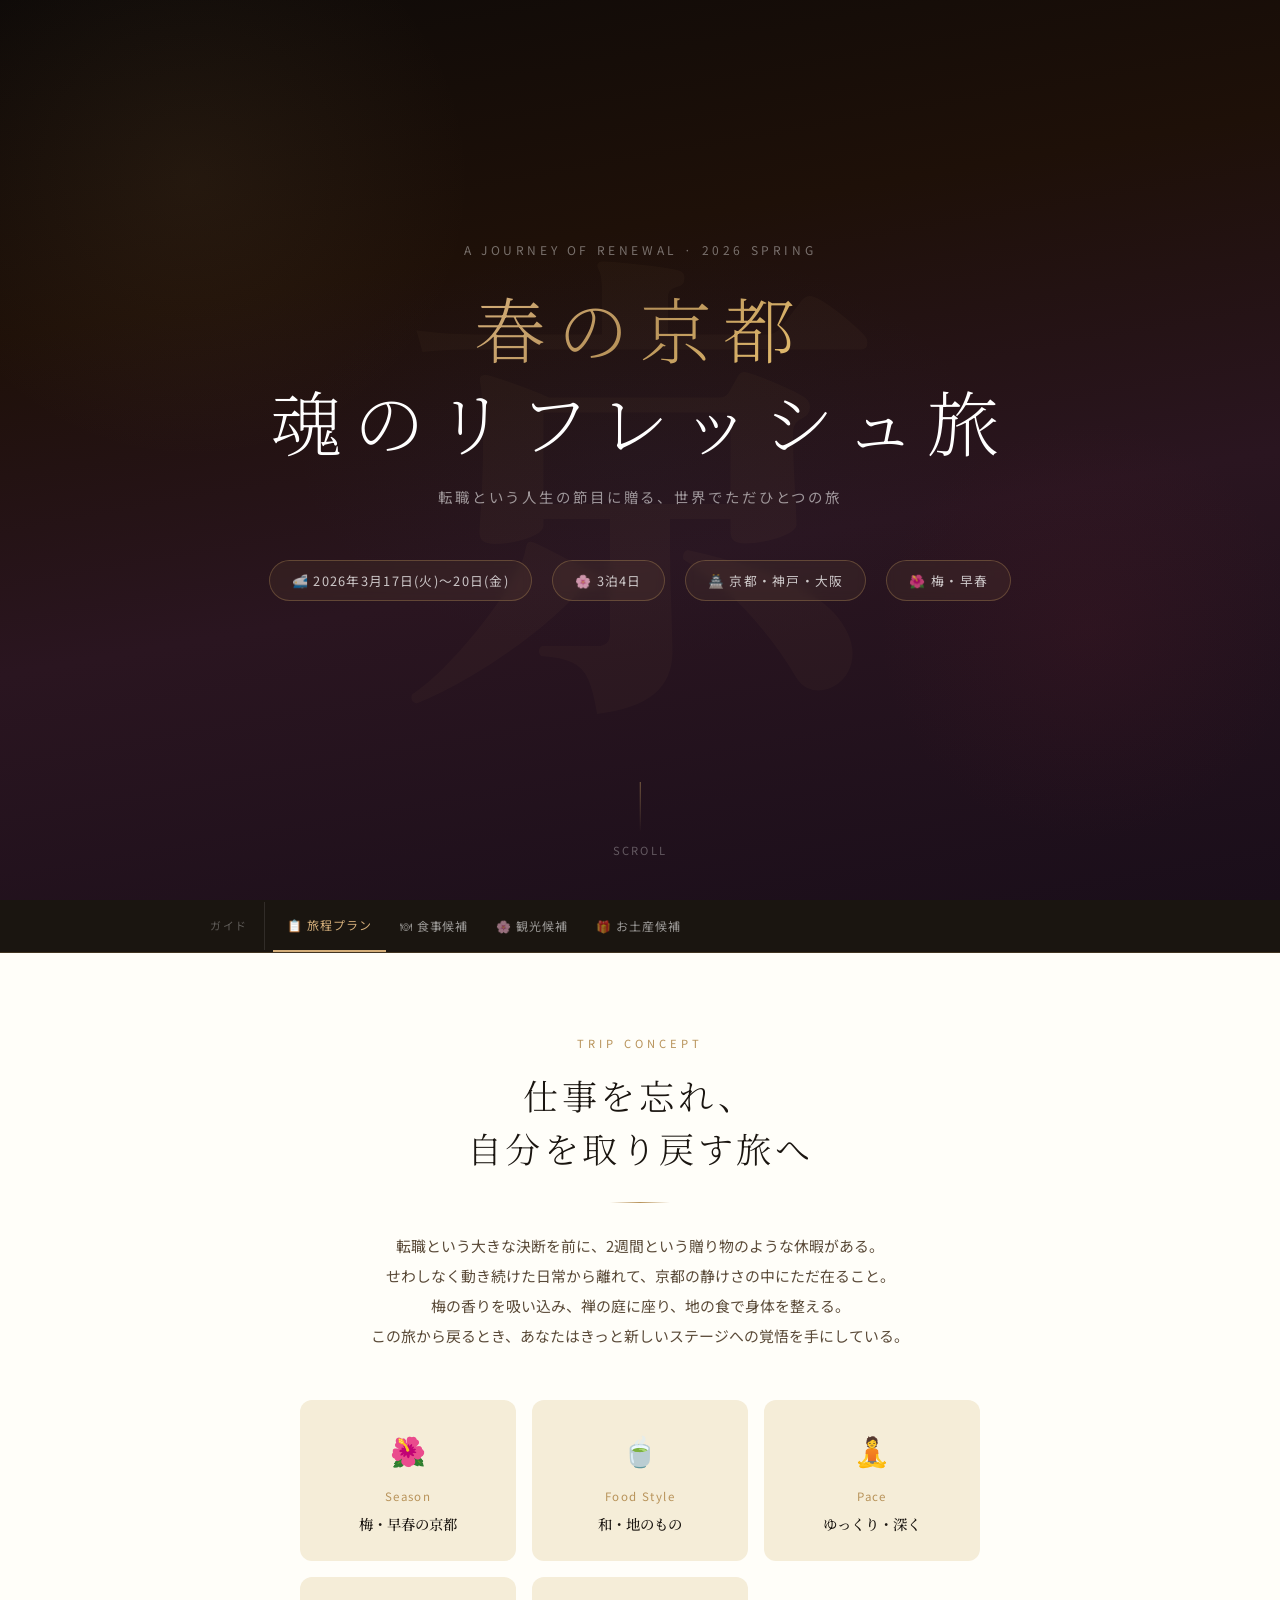
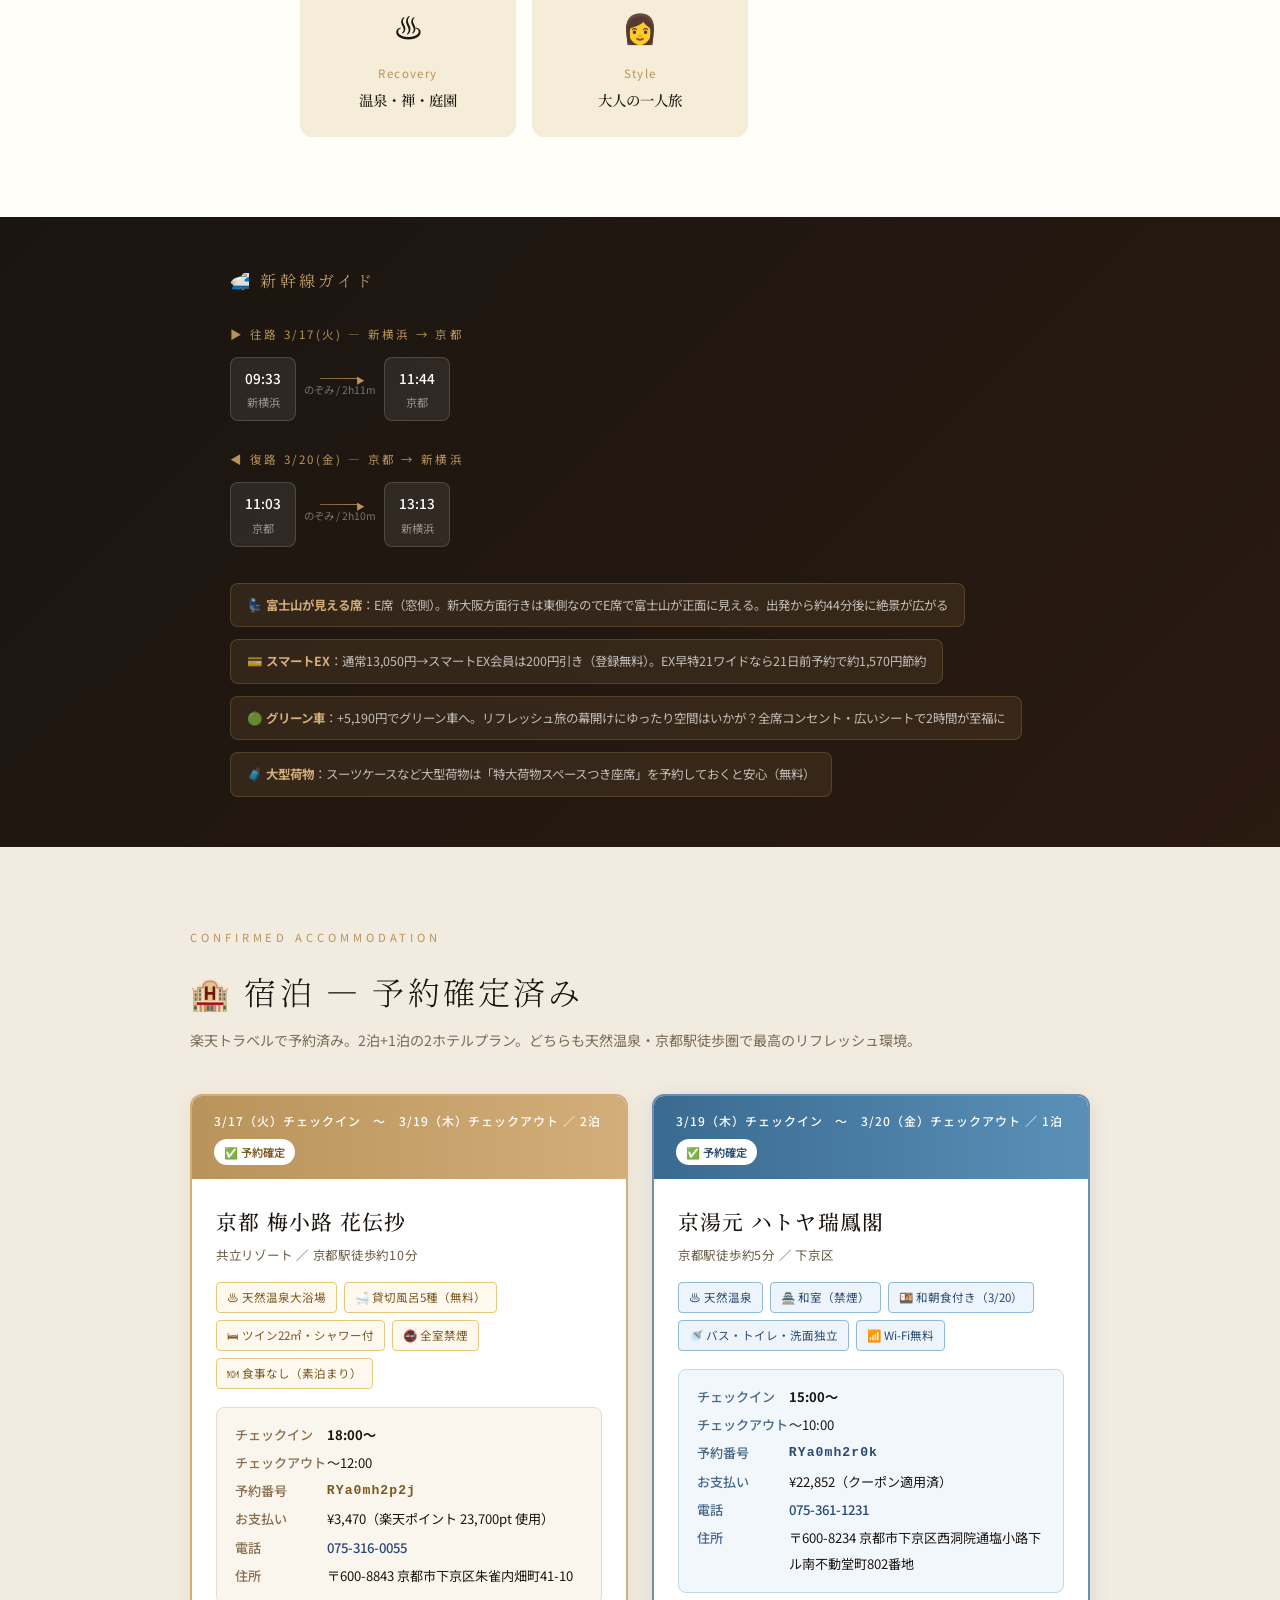
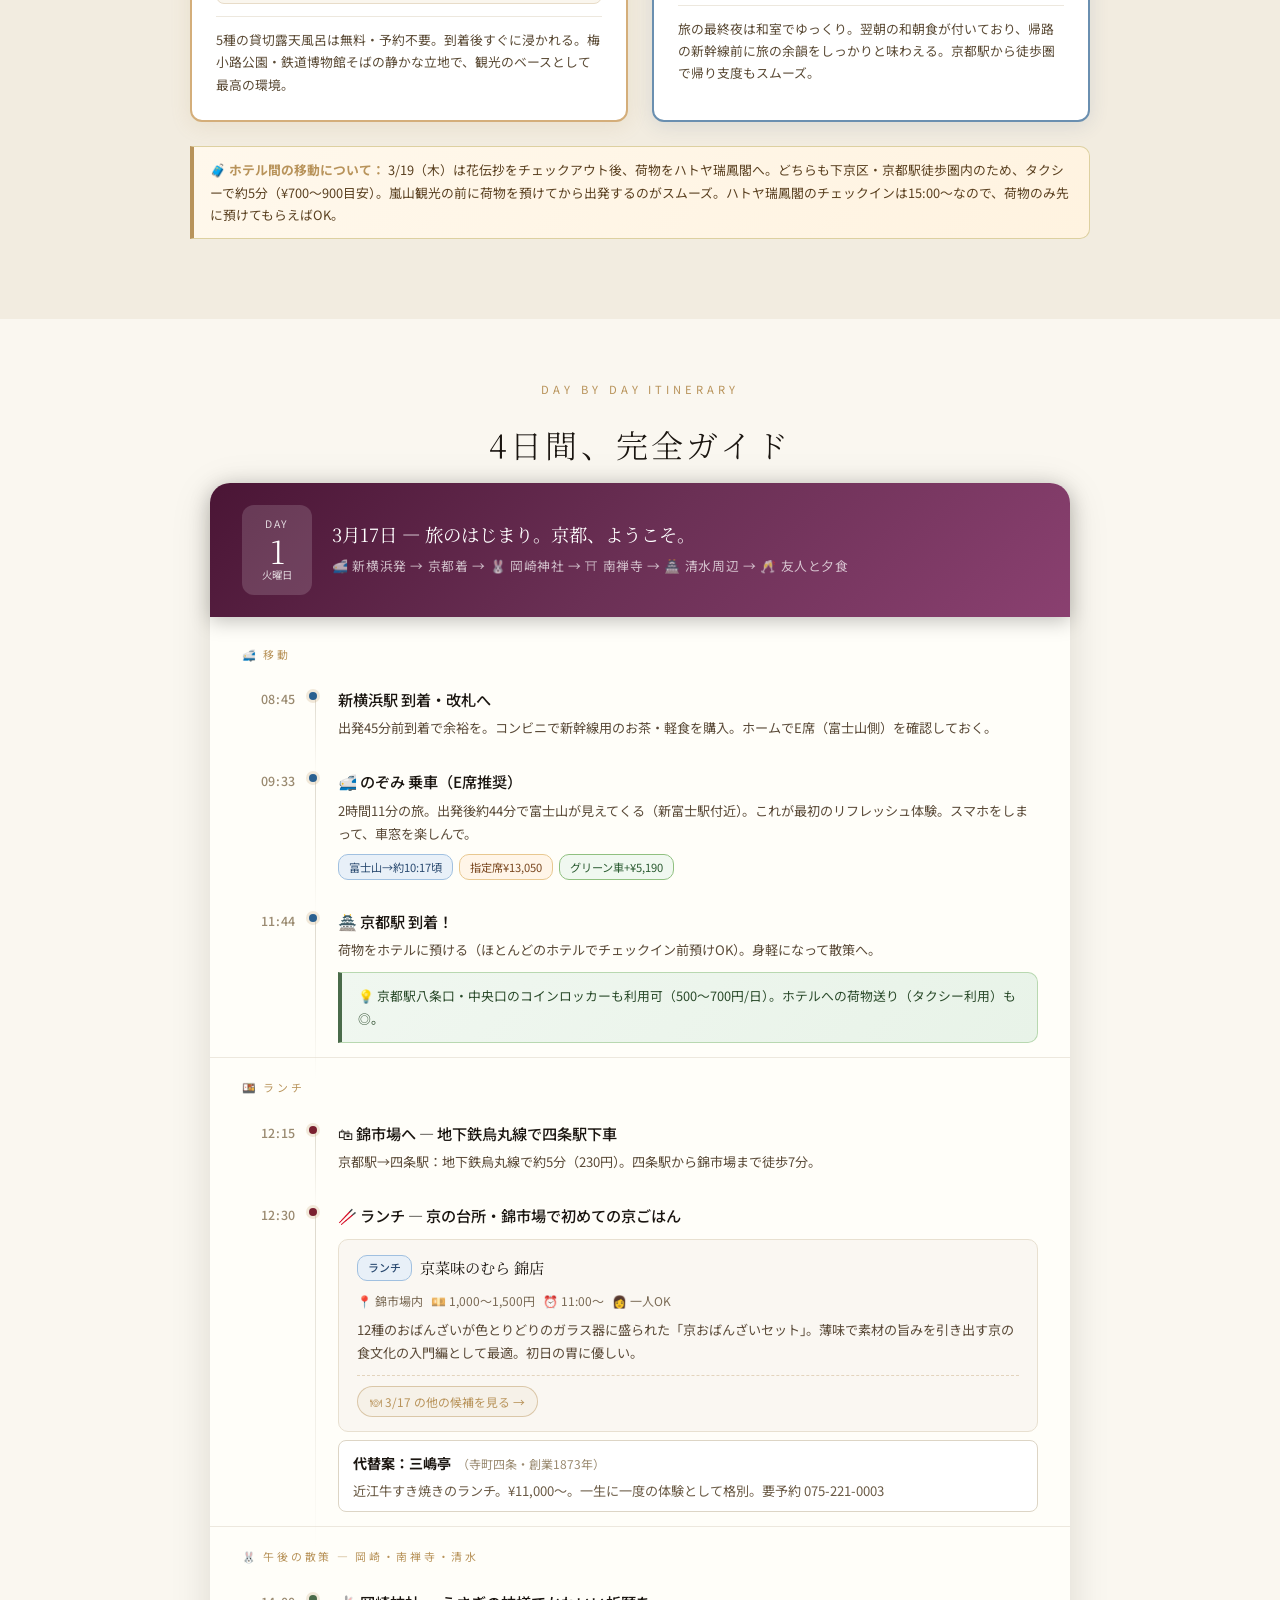
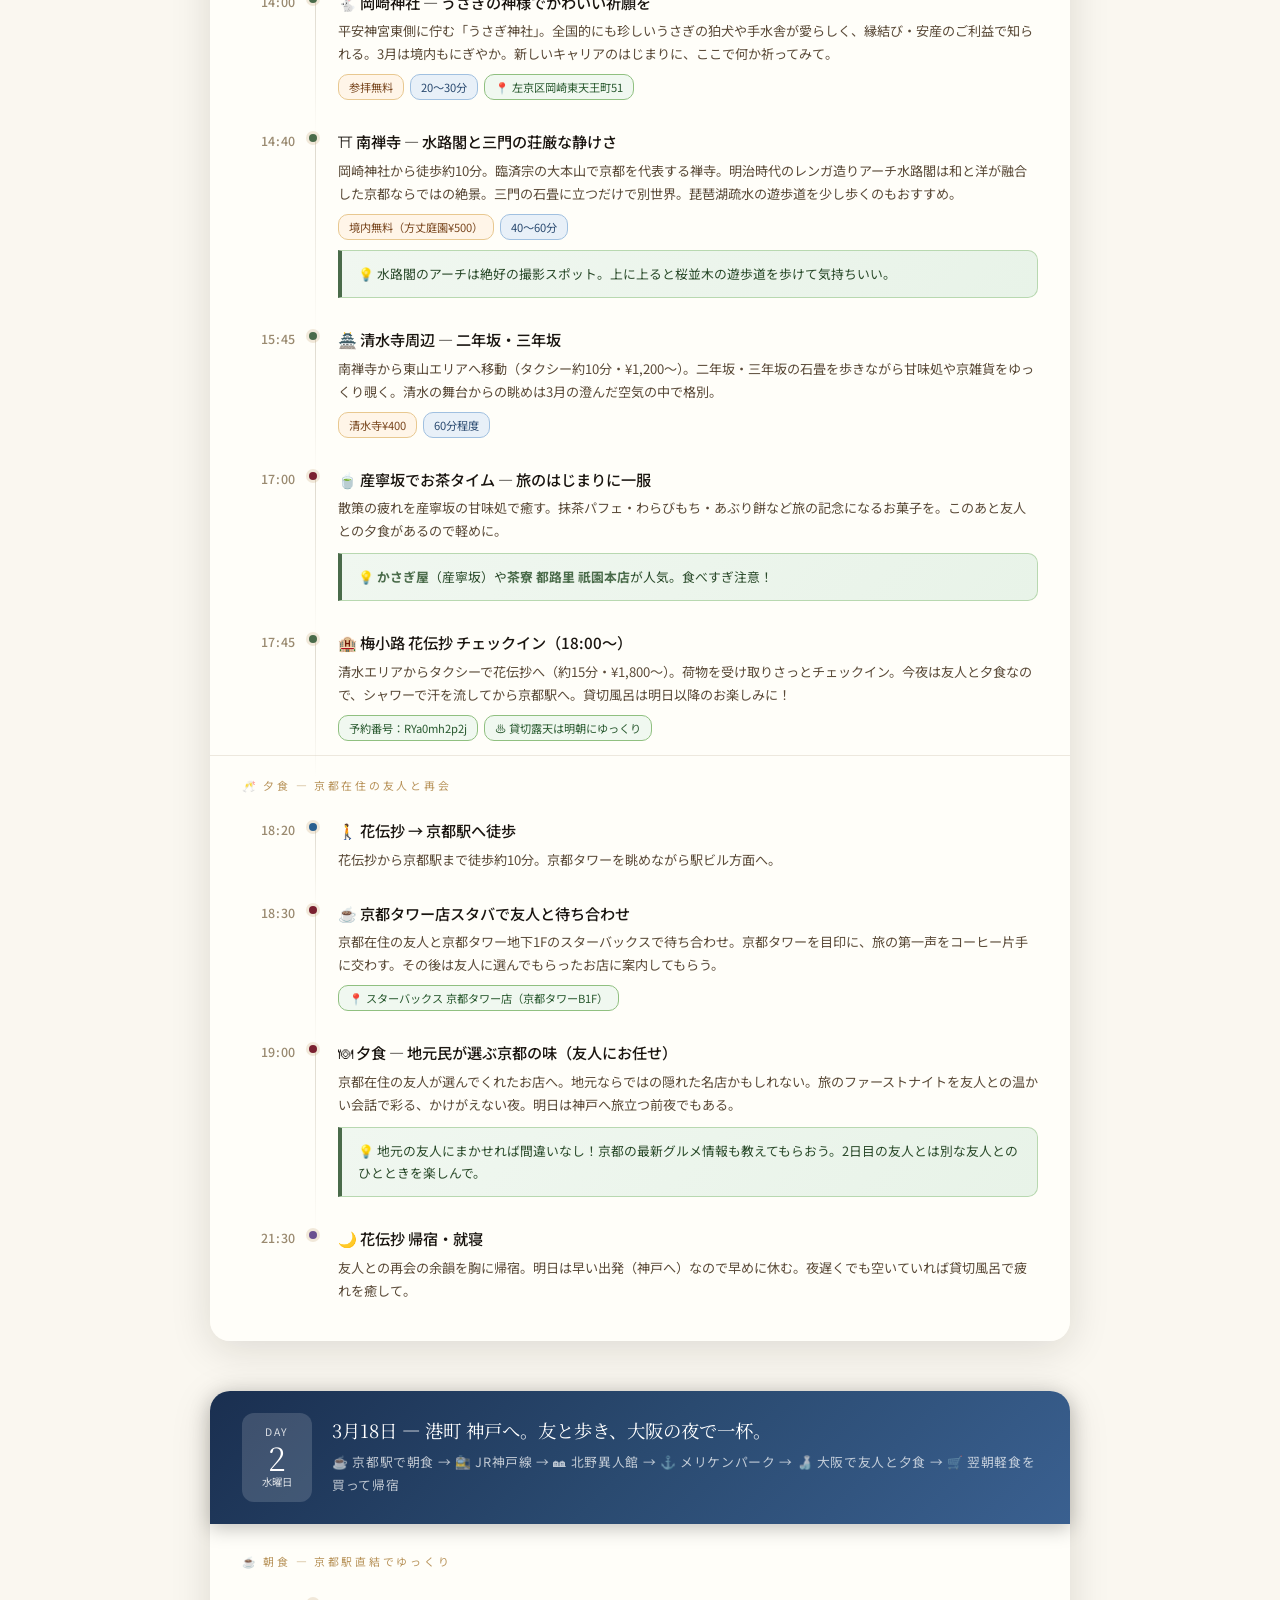
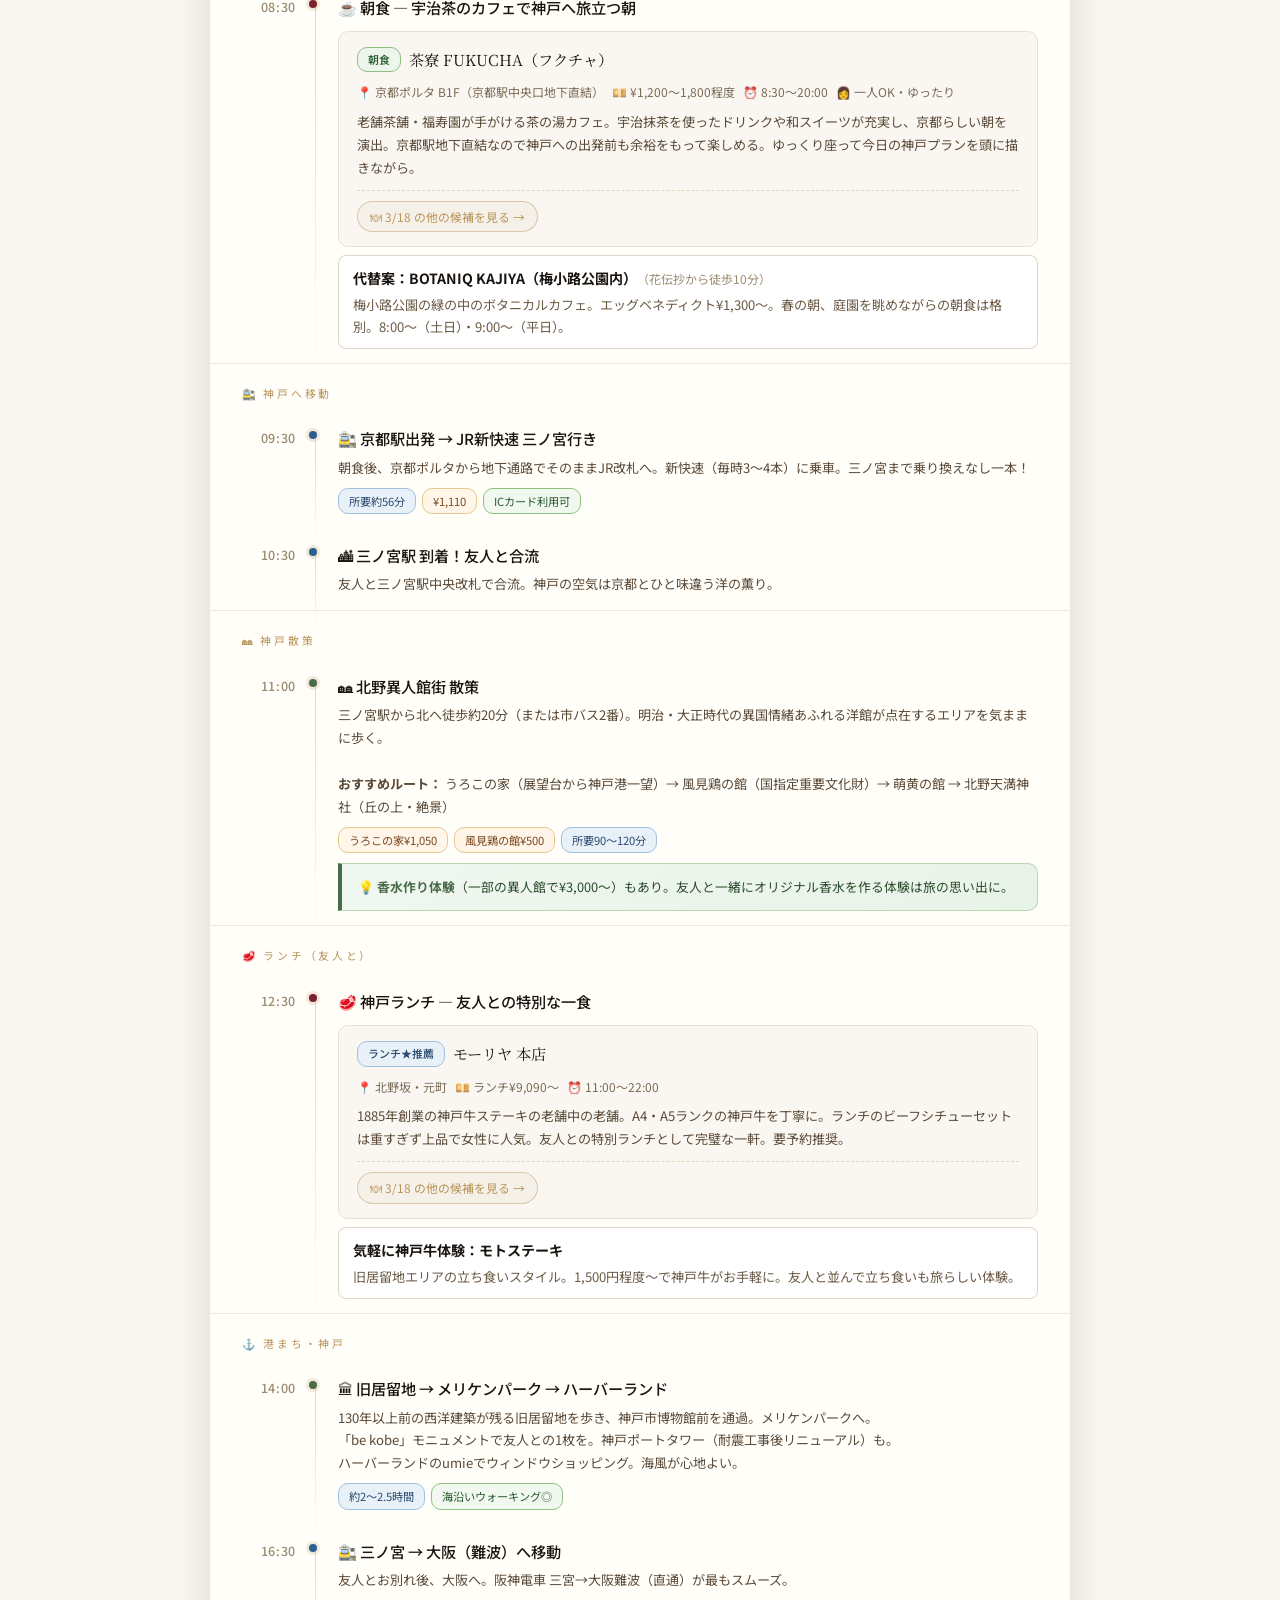
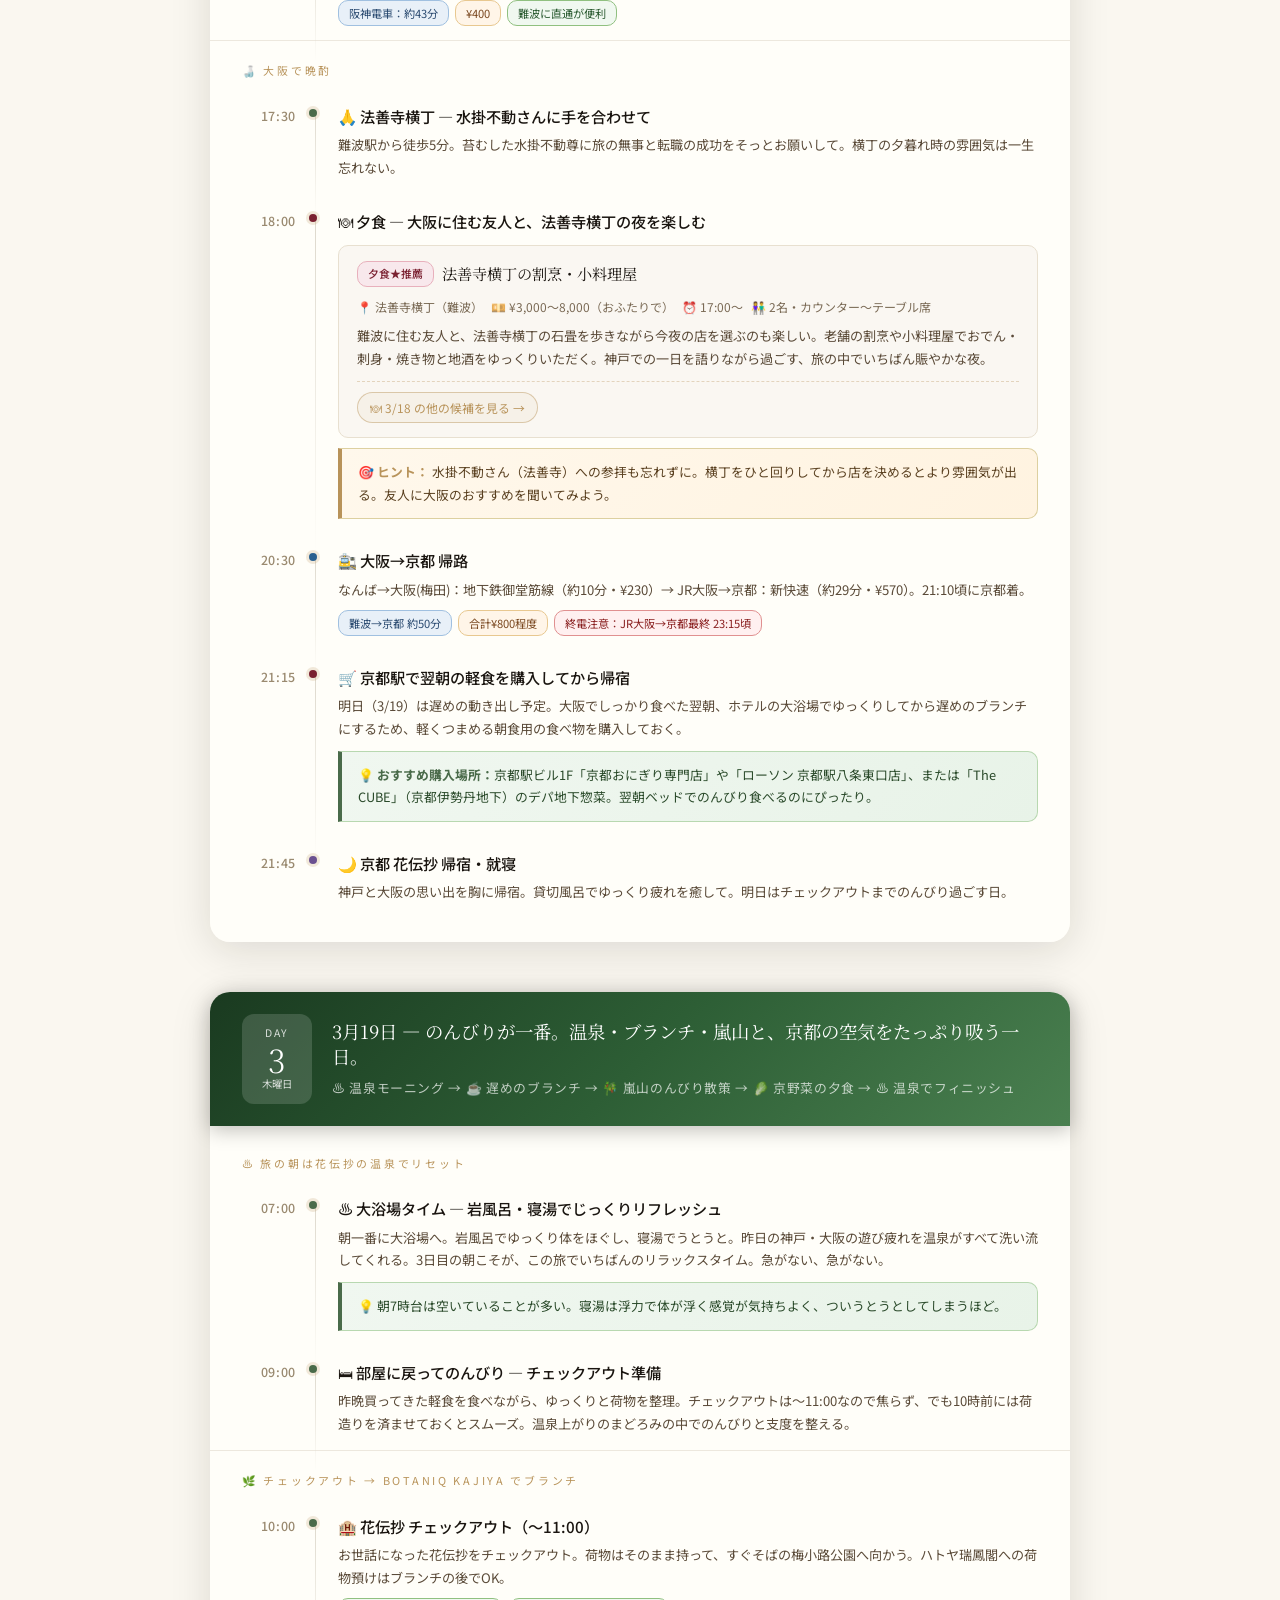
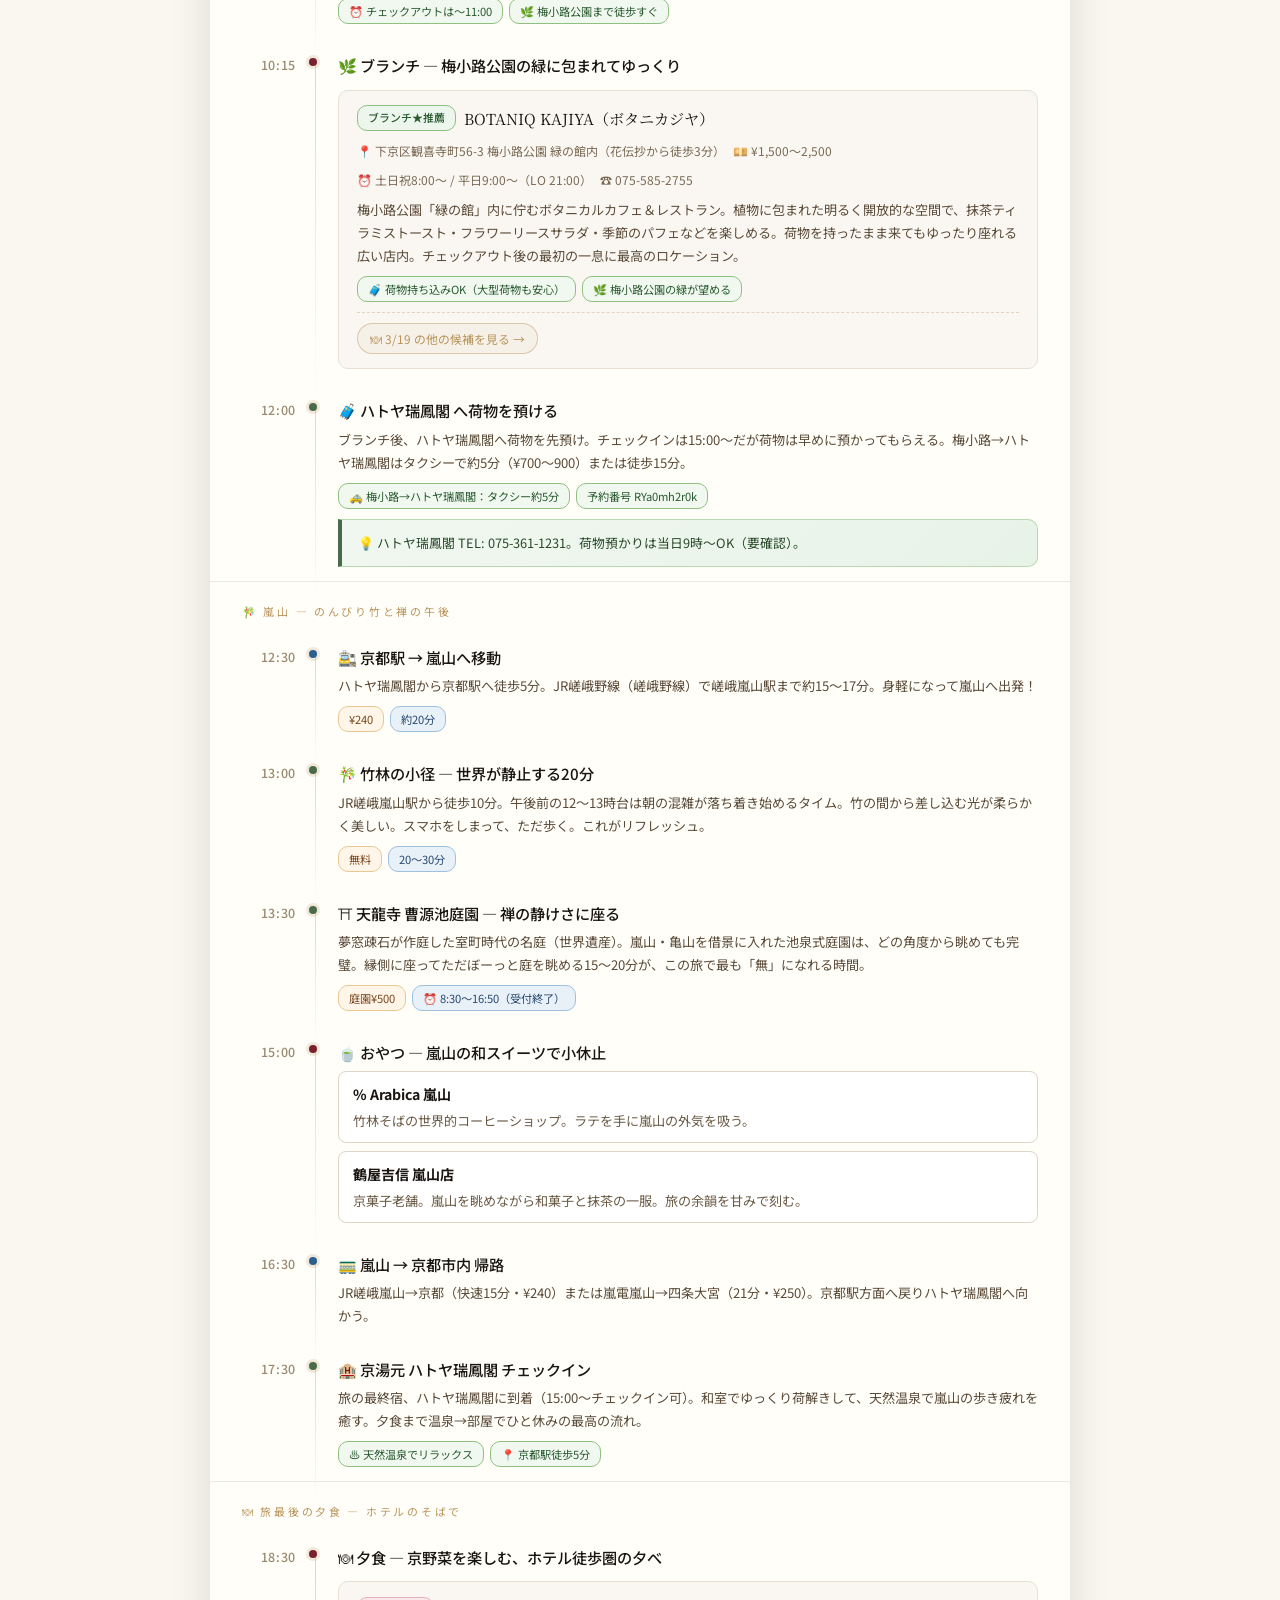
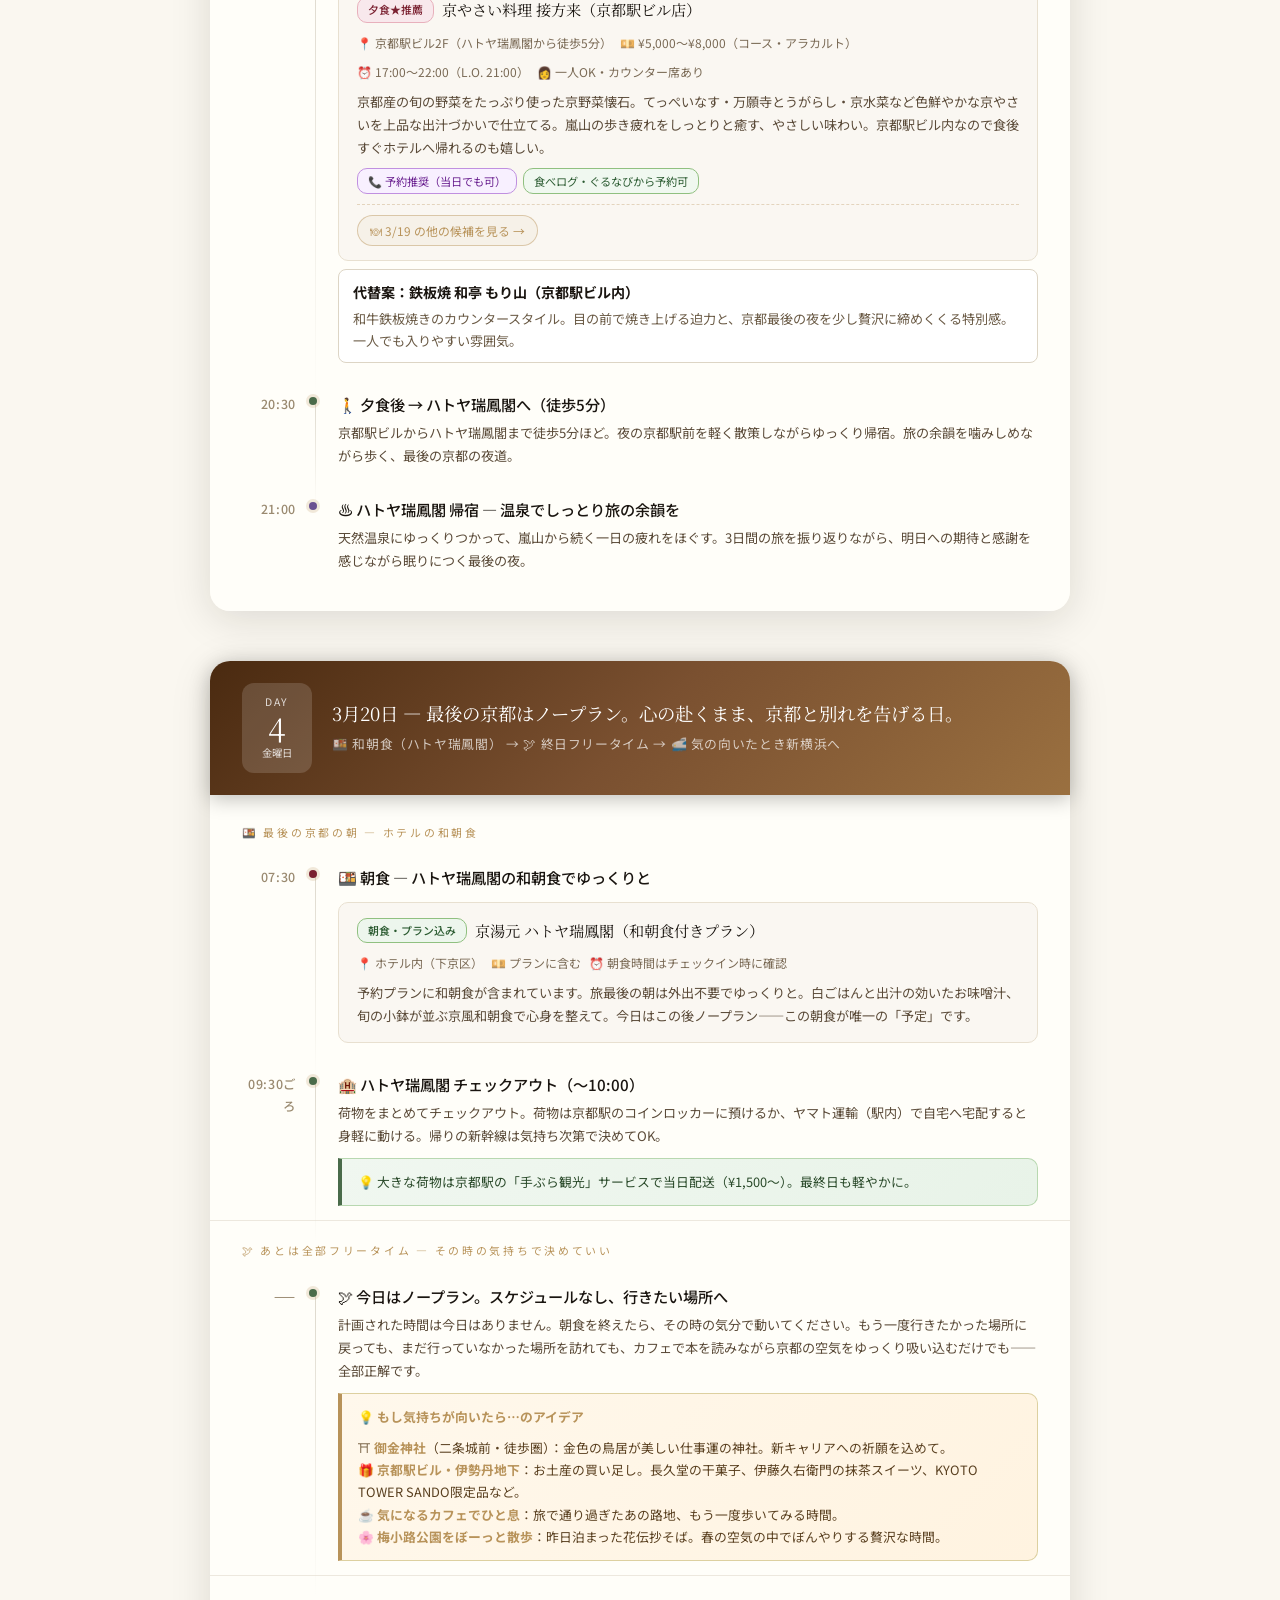
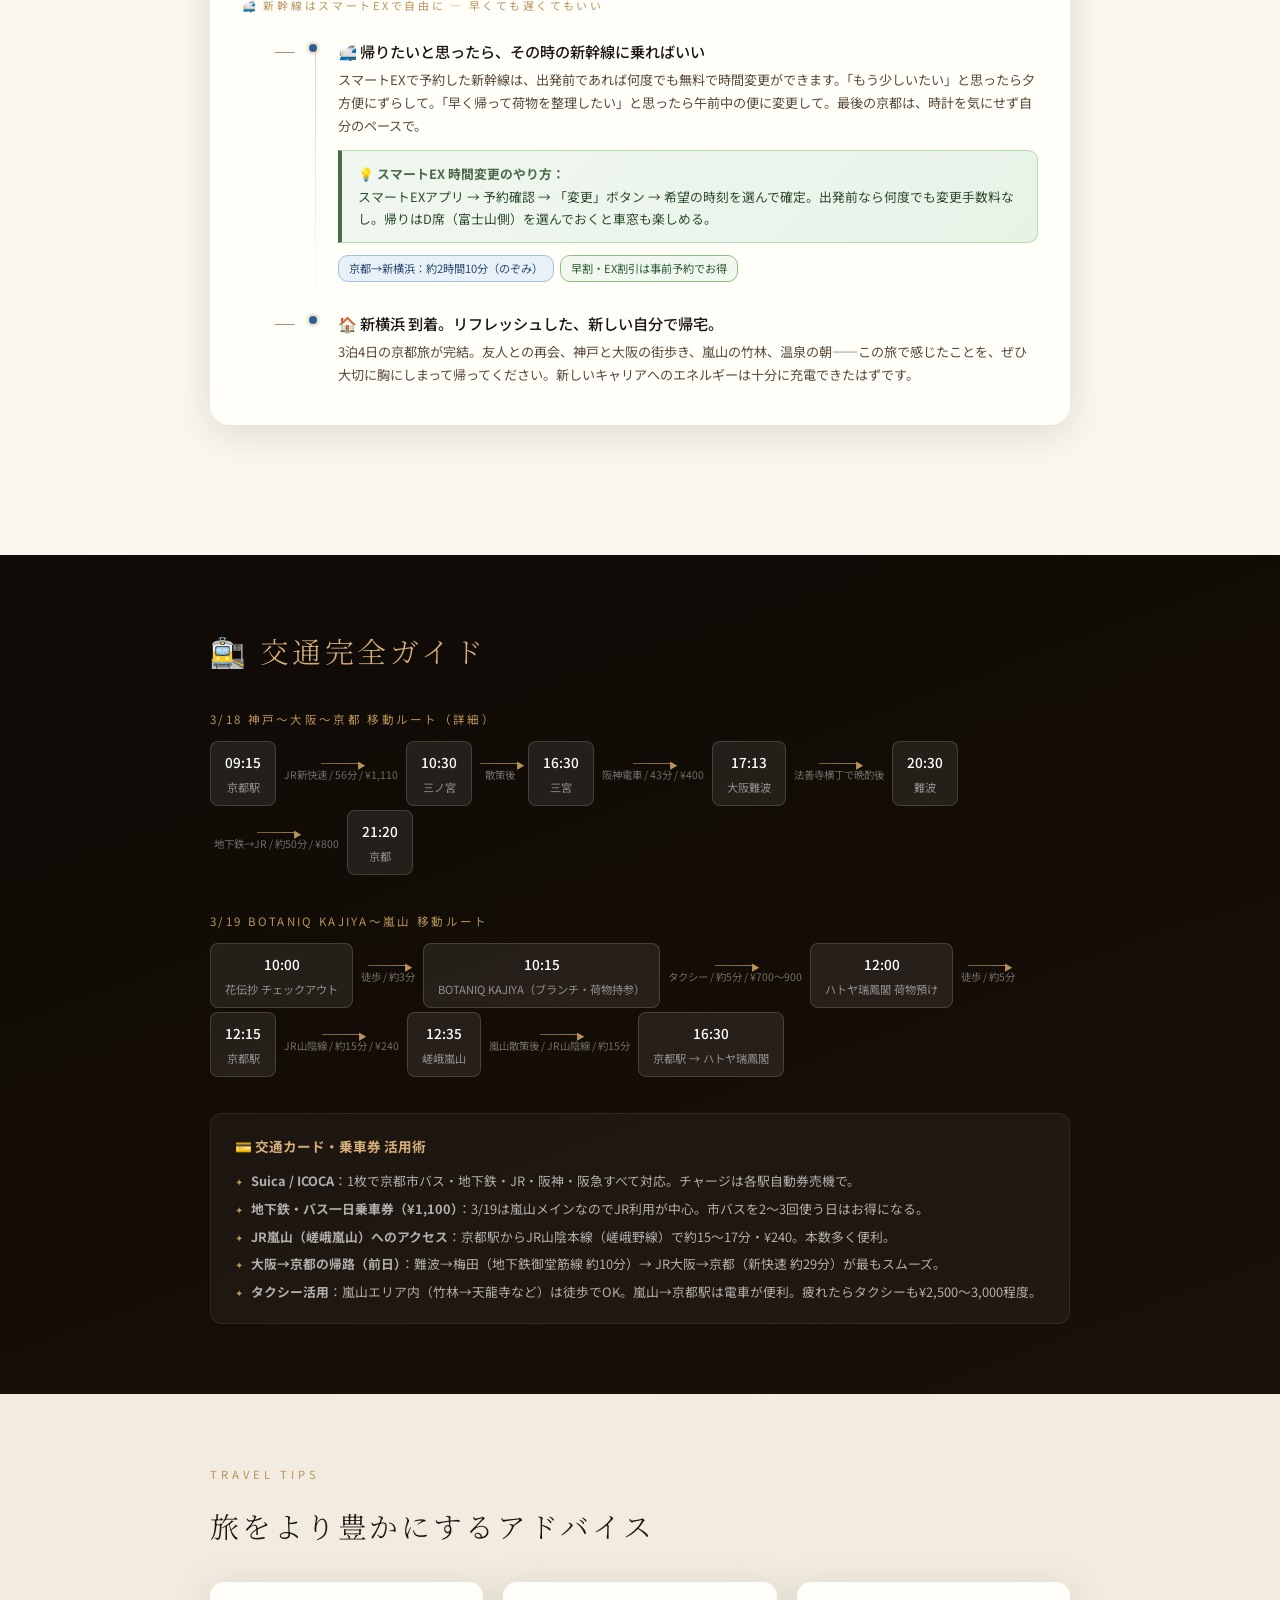
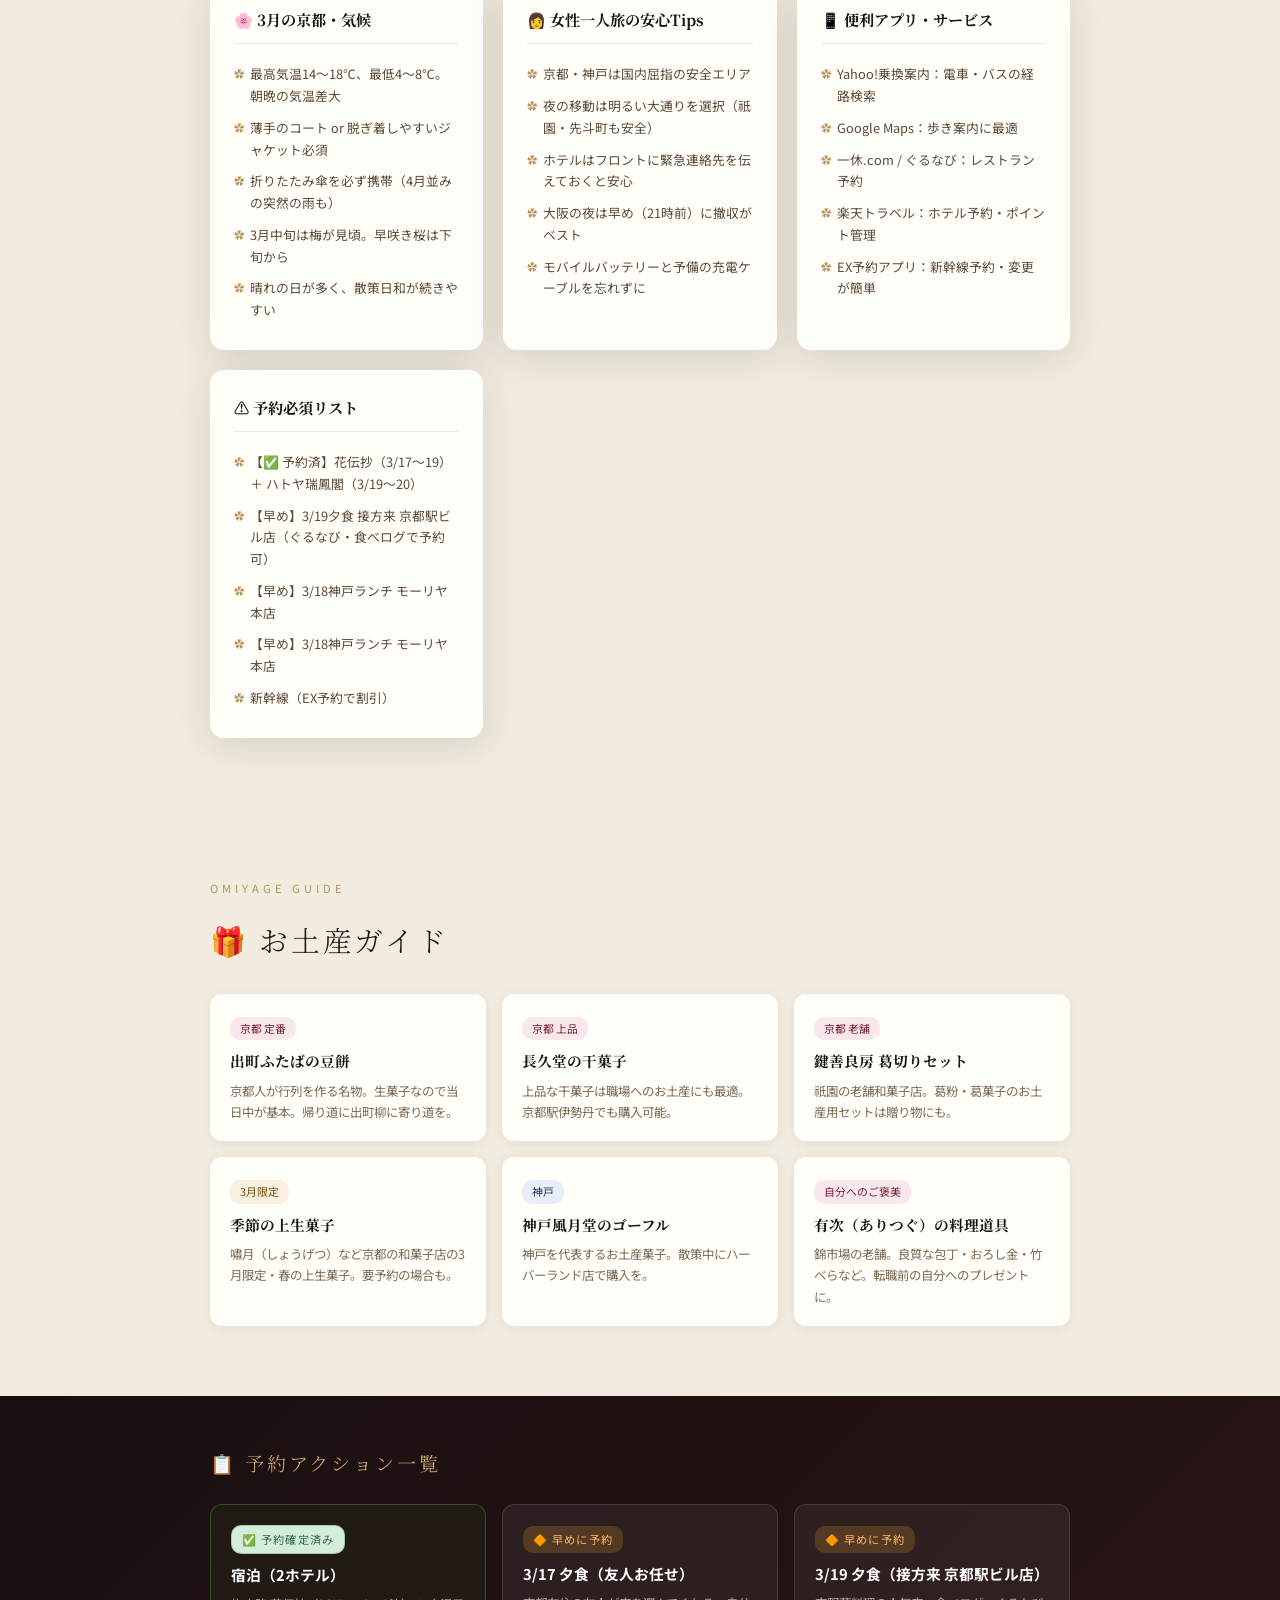
==== commit 543ab299: "Add files via upload" ====
--- a/index.html
+++ b/index.html
@@ -658,13 +658,129 @@
 
 /* ─── RESPONSIVE ─── */
 @media(max-width:640px){
-  .day-head{grid-template-columns:auto 1fr;gap:14px;padding:20px 18px;}
-  .tl-item{grid-template-columns:56px 1fr;padding:0 18px;}
-  .tl-item::before{left:77px;}
+
+  /* ── Days section ── */
+  .days{padding:14px 14px 60px;}
+  .day-card{margin-bottom:28px;border-radius:16px;}
+
+  /* ── Day header: compact ── */
+  .day-head{
+    grid-template-columns:auto 1fr;
+    gap:10px;padding:12px 14px;
+  }
+  .day-badge{min-width:48px;padding:6px 10px;border-radius:10px;}
+  .db-day,.db-wd{font-size:.56rem;letter-spacing:.08em;}
+  .db-num{font-size:1.35rem;}
+  .day-info h3{font-size:.9rem;margin-bottom:2px;line-height:1.35;}
+  .day-info .di-sub{
+    font-size:.68rem;opacity:.65;
+    white-space:nowrap;overflow:hidden;text-overflow:ellipsis;
+    max-width:100%;
+  }
+
+  /* ── Timeline ── */
+  .tl-item{grid-template-columns:48px 1fr;padding:0 14px;}
+  .tl-item::before{left:65px;}
   .timeline{padding-bottom:16px;}
-  .tl-group-label{padding:16px 18px 6px;}
-  .hotel-card-body{padding:18px;}
-  .shinkansen-route{gap:0;}
+  .tl-group-label{padding:14px 14px 6px;font-size:.62rem;letter-spacing:.18em;}
+  .ti-time{font-size:.72rem;padding-right:10px;}
+  .ti-title{font-size:.88rem;}
+  .ti-detail{font-size:.78rem;}
+  .ti-content{padding:12px 0 12px 18px;}
+  .ti-chips{gap:4px;}
+  .ti-chip{font-size:.65rem;padding:2px 8px;}
+
+  /* ── Hotel ── */
+  .hotel-card-body{padding:16px;}
+  .hotel-grid{grid-template-columns:1fr;}
+
+  /* ── Shinkansen banner ── */
+  .shinkansen-route{
+    flex-direction:column;
+    align-items:flex-start;
+    gap:0;overflow-x:visible;
+    padding-bottom:0;
+  }
+  .stn{
+    display:flex;align-items:center;
+    gap:10px;text-align:left;
+    padding:4px 0;
+  }
+  .stn-time{font-size:1.1rem;line-height:1;}
+  .stn-name,.stn-platform{margin-top:0;}
+  .route-line{
+    flex-direction:row;min-width:auto;
+    padding:4px 12px;
+  }
+  .rl-bar{width:20px;}
+  .rl-info{font-size:.62rem;}
+
+  /* ── Transport guide — vertical route ── */
+  .route-steps{
+    flex-direction:column;
+    align-items:flex-start;
+    gap:0;
+  }
+  .rs-stop{
+    width:100%;
+    display:flex;align-items:center;
+    gap:10px;text-align:left;
+    border-radius:8px;padding:9px 12px;
+  }
+  .rs-time{font-size:.92rem;font-weight:600;min-width:40px;}
+  .rs-stn{font-size:.7rem;margin-top:0;}
+  .rs-arrow{
+    flex-direction:column;
+    align-items:flex-start;
+    padding:2px 20px;gap:1px;
+  }
+  .rs-arrow .ra-bar{
+    width:1px;height:18px;
+    background:rgba(184,147,90,.7);
+    position:relative;
+  }
+  .rs-arrow .ra-bar::after{
+    content:'▼';font-size:.5rem;
+    position:absolute;
+    bottom:-6px;left:-4px;
+    top:auto;right:auto;
+    color:var(--gold);
+  }
+  .rs-arrow .ra-info{
+    font-size:.65rem;
+    white-space:normal;
+    color:rgba(255,255,255,.5);
+  }
+
+  /* ── Concept section ── */
+  .concept{padding:50px 18px;}
+  .concept p{text-align:left;font-size:.88rem;}
+  .concept p br{display:none;}
+  .concept-line{display:block;margin-bottom:.5em;}
+  .concept-cards{
+    grid-template-columns:repeat(2,1fr);
+    gap:10px;margin-top:30px;
+  }
+  .concept-card{padding:16px 12px;}
+  .concept-card .cc-icon{font-size:1.4rem;}
+
+  /* ── Rest/food boxes ── */
+  .rest-box{padding:12px 13px;}
+  .rb-meta{gap:5px;font-size:.7rem;}
+  .rb-desc{font-size:.78rem;}
+
+  /* ── Reservation ── */
+  .res-grid{grid-template-columns:1fr;}
+
+  /* ── Tips ── */
+  .tips-grid{grid-template-columns:1fr;}
+  .check-grid{grid-template-columns:repeat(2,1fr);}
+}
+
+/* Extra tight for very small phones */
+@media(max-width:375px){
+  .day-info h3{font-size:.82rem;}
+  .day-info .di-sub{display:none;}
 }
 
 /* ─── RESERVATION ALERT ─── */
@@ -732,7 +848,7 @@
 <nav style="background:#1a1510;border-bottom:1px solid rgba(184,147,90,.25);position:sticky;top:0;z-index:100;">
   <div style="max-width:900px;margin:0 auto;padding:0 20px;display:flex;align-items:center;gap:0;overflow-x:auto;">
     <span style="font-size:.68rem;letter-spacing:.15em;color:rgba(255,255,255,.3);white-space:nowrap;padding:14px 16px 14px 0;border-right:1px solid rgba(255,255,255,.1);margin-right:8px;">ガイド</span>
-    <a href="kyoto_perfect_plan.html" style="text-decoration:none;padding:14px 14px;font-size:.75rem;letter-spacing:.08em;color:#d4ae7a;white-space:nowrap;border-bottom:2px solid #d4ae7a;">📋 旅程プラン</a>
+    <a href="index.html" style="text-decoration:none;padding:14px 14px;font-size:.75rem;letter-spacing:.08em;color:#d4ae7a;white-space:nowrap;border-bottom:2px solid #d4ae7a;">📋 旅程プラン</a>
     <a href="food.html" style="text-decoration:none;padding:14px 14px;font-size:.75rem;letter-spacing:.08em;color:rgba(255,255,255,.55);white-space:nowrap;">🍽 食事候補</a>
     <a href="leisure.html" style="text-decoration:none;padding:14px 14px;font-size:.75rem;letter-spacing:.08em;color:rgba(255,255,255,.55);white-space:nowrap;">🌸 観光候補</a>
     <a href="omiyage.html" style="text-decoration:none;padding:14px 14px;font-size:.75rem;letter-spacing:.08em;color:rgba(255,255,255,.55);white-space:nowrap;">🎁 お土産候補</a>
@@ -746,10 +862,10 @@
     <h2>仕事を忘れ、<br>自分を取り戻す旅へ</h2>
     <div class="concept-divider"></div>
     <p>
-      転職という大きな決断を前に、2週間という贈り物のような休暇がある。<br>
-      せわしなく動き続けた日常から離れて、京都の静けさの中にただ在ること。<br>
-      梅の香りを吸い込み、禅の庭に座り、地の食で身体を整える。<br>
-      この旅から戻るとき、あなたはきっと新しいステージへの覚悟を手にしている。
+      <span class="concept-line">転職という大きな決断を前に、2週間という贈り物のような休暇がある。</span><br>
+      <span class="concept-line">せわしなく動き続けた日常から離れて、京都の静けさの中にただ在ること。</span><br>
+      <span class="concept-line">梅の香りを吸い込み、禅の庭に座り、地の食で身体を整える。</span><br>
+      <span class="concept-line">この旅から戻るとき、あなたはきっと新しいステージへの覚悟を手にしている。</span>
     </p>
     <div class="concept-cards">
       <div class="concept-card"><div class="cc-icon">🌺</div><div class="cc-label">Season</div><div class="cc-val">梅・早春の京都</div></div>
@@ -856,7 +972,7 @@
           <div style="background:#f2f7fc;border:1px solid #c0d8ec;border-radius:8px;padding:14px 18px;font-size:.82rem;line-height:2;">
             <div style="display:grid;grid-template-columns:7em 1fr;gap:2px 0;color:#1a1510;">
               <span style="color:#4a6a88;font-weight:500;">チェックイン</span><span style="color:#1a1510;font-weight:700;">15:00〜</span>
-              <span style="color:#4a6a88;font-weight:500;">チェックアウト</span><span style="color:#1a1510;">〜11:00</span>
+              <span style="color:#4a6a88;font-weight:500;">チェックアウト</span><span style="color:#1a1510;">〜10:00</span>
               <span style="color:#4a6a88;font-weight:500;">予約番号</span><span style="font-family:monospace;letter-spacing:.08em;color:#2a4a70;font-weight:700;">RYa0mh2r0k</span>
               <span style="color:#4a6a88;font-weight:500;">お支払い</span><span style="color:#1a1510;">¥22,852（クーポン適用済）</span>
               <span style="color:#4a6a88;font-weight:500;">電話</span><span><a href="tel:075-361-1231" style="color:#2a4a7a;text-decoration:none;font-weight:500;">075-361-1231</a></span>
@@ -1464,7 +1580,7 @@
         <div class="tl-item">
           <div class="ti-time">09:30ごろ</div>
           <div class="ti-content ti-dot-walk">
-            <div class="ti-title">🏨 ハトヤ瑞鳳閣 チェックアウト（〜11:00）</div>
+            <div class="ti-title">🏨 ハトヤ瑞鳳閣 チェックアウト（〜10:00）</div>
             <div class="ti-detail">荷物をまとめてチェックアウト。荷物は京都駅のコインロッカーに預けるか、ヤマト運輸（駅内）で自宅へ宅配すると身軽に動ける。帰りの新幹線は気持ち次第で決めてOK。</div>
             <div class="tip-box">💡 大きな荷物は京都駅の「手ぶら観光」サービスで当日配送（¥1,500〜）。最終日も軽やかに。</div>
           </div>
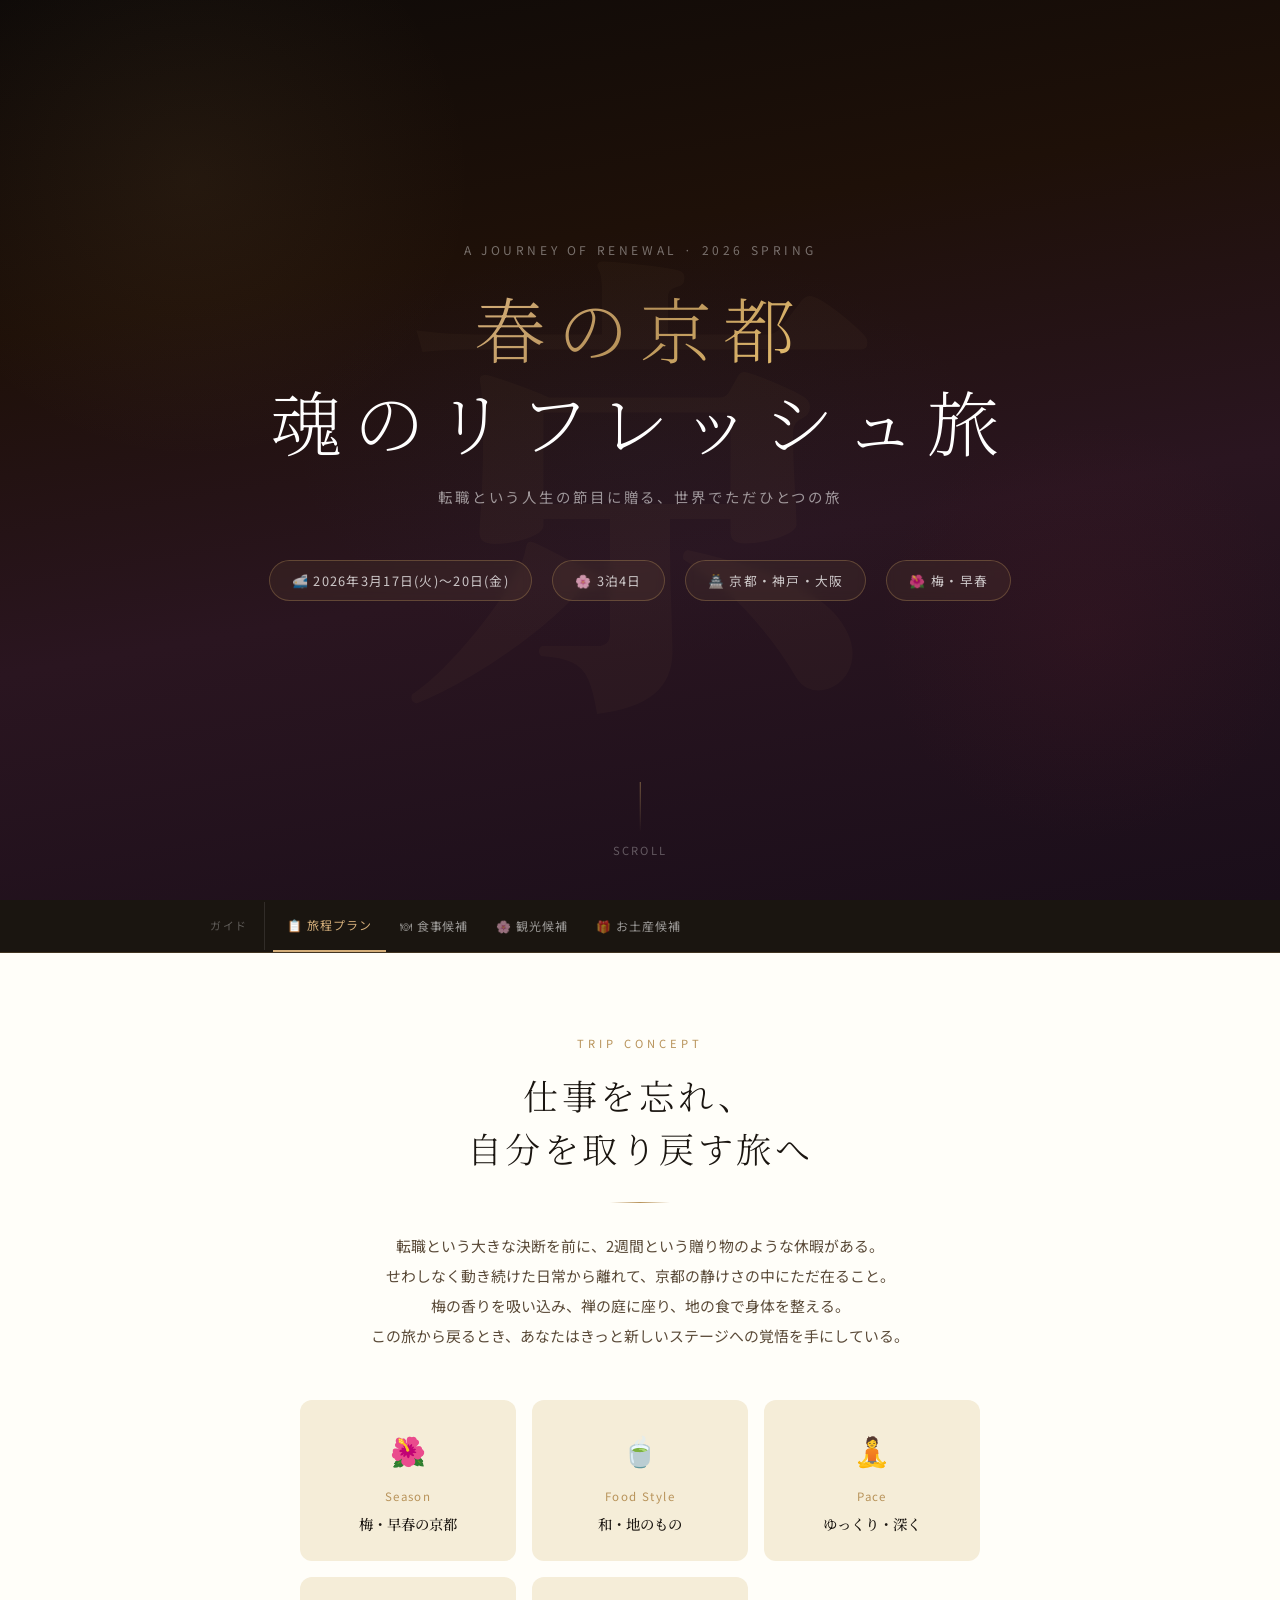
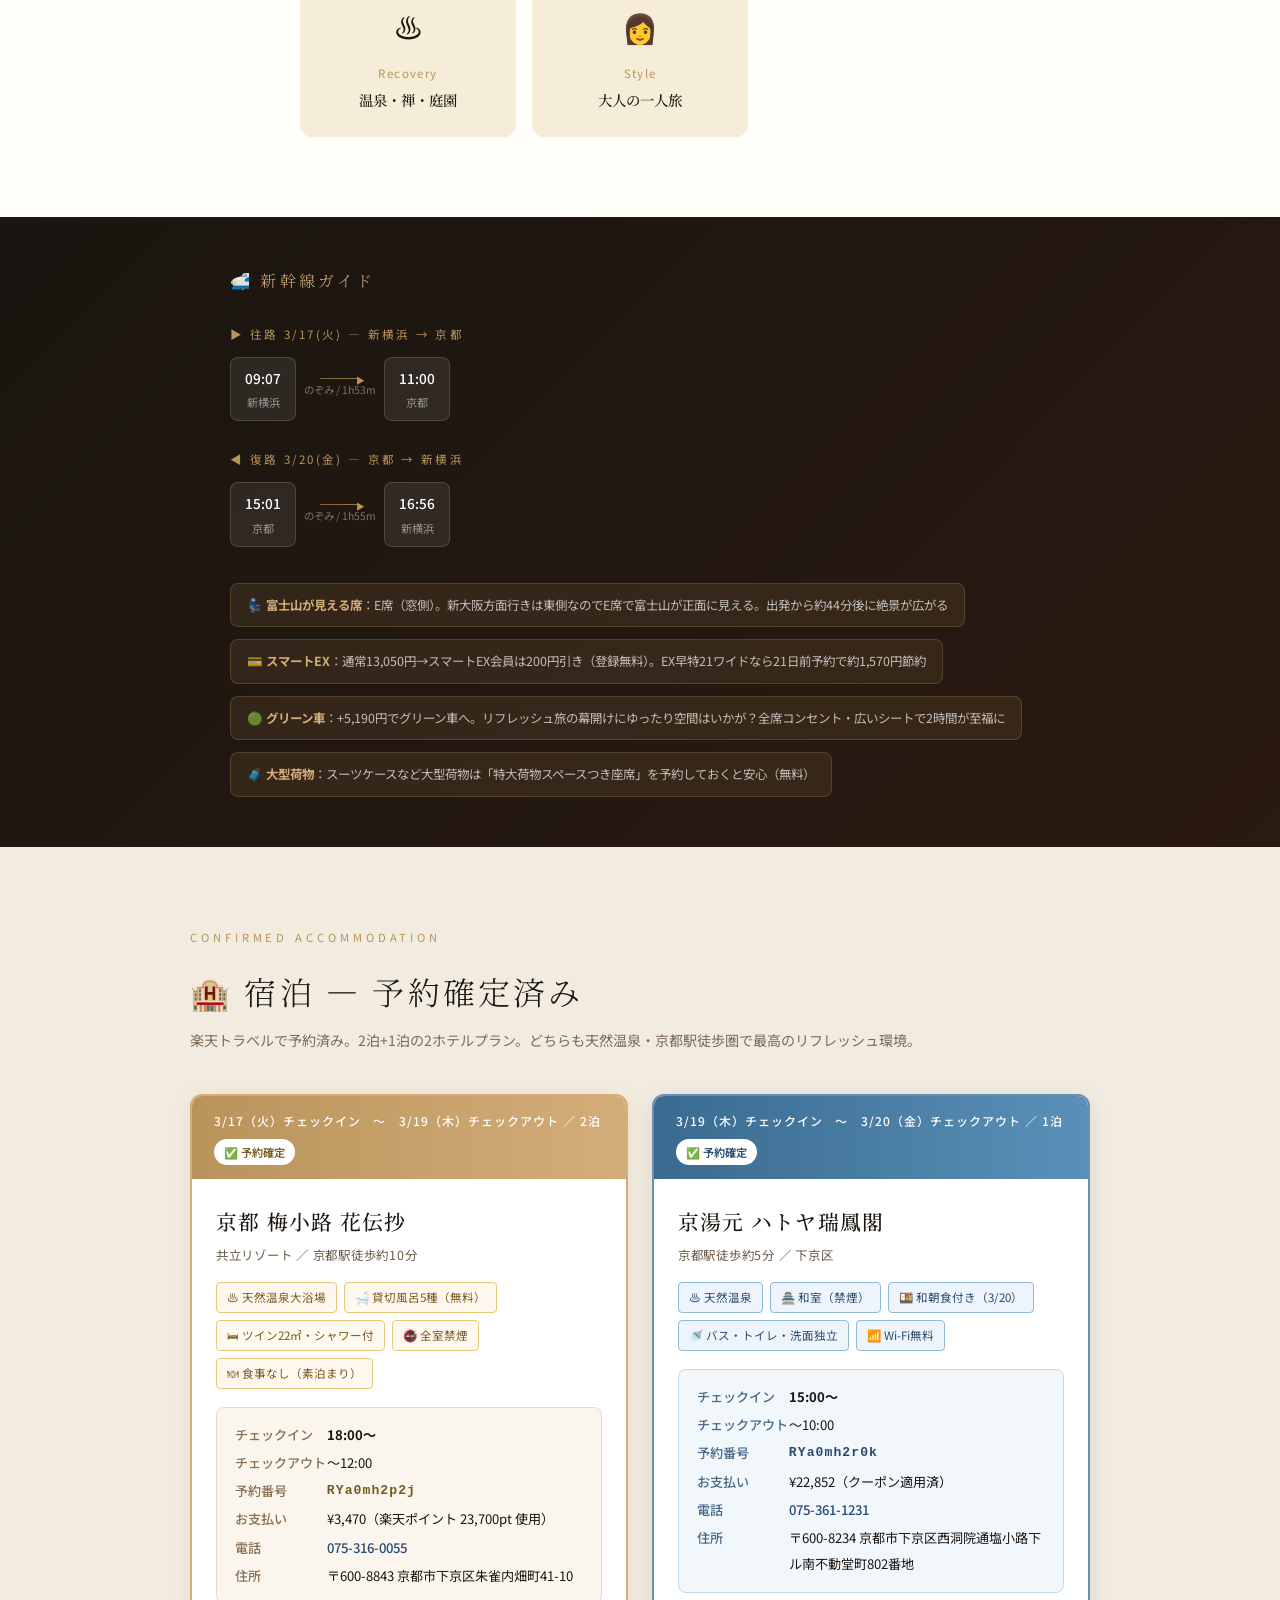
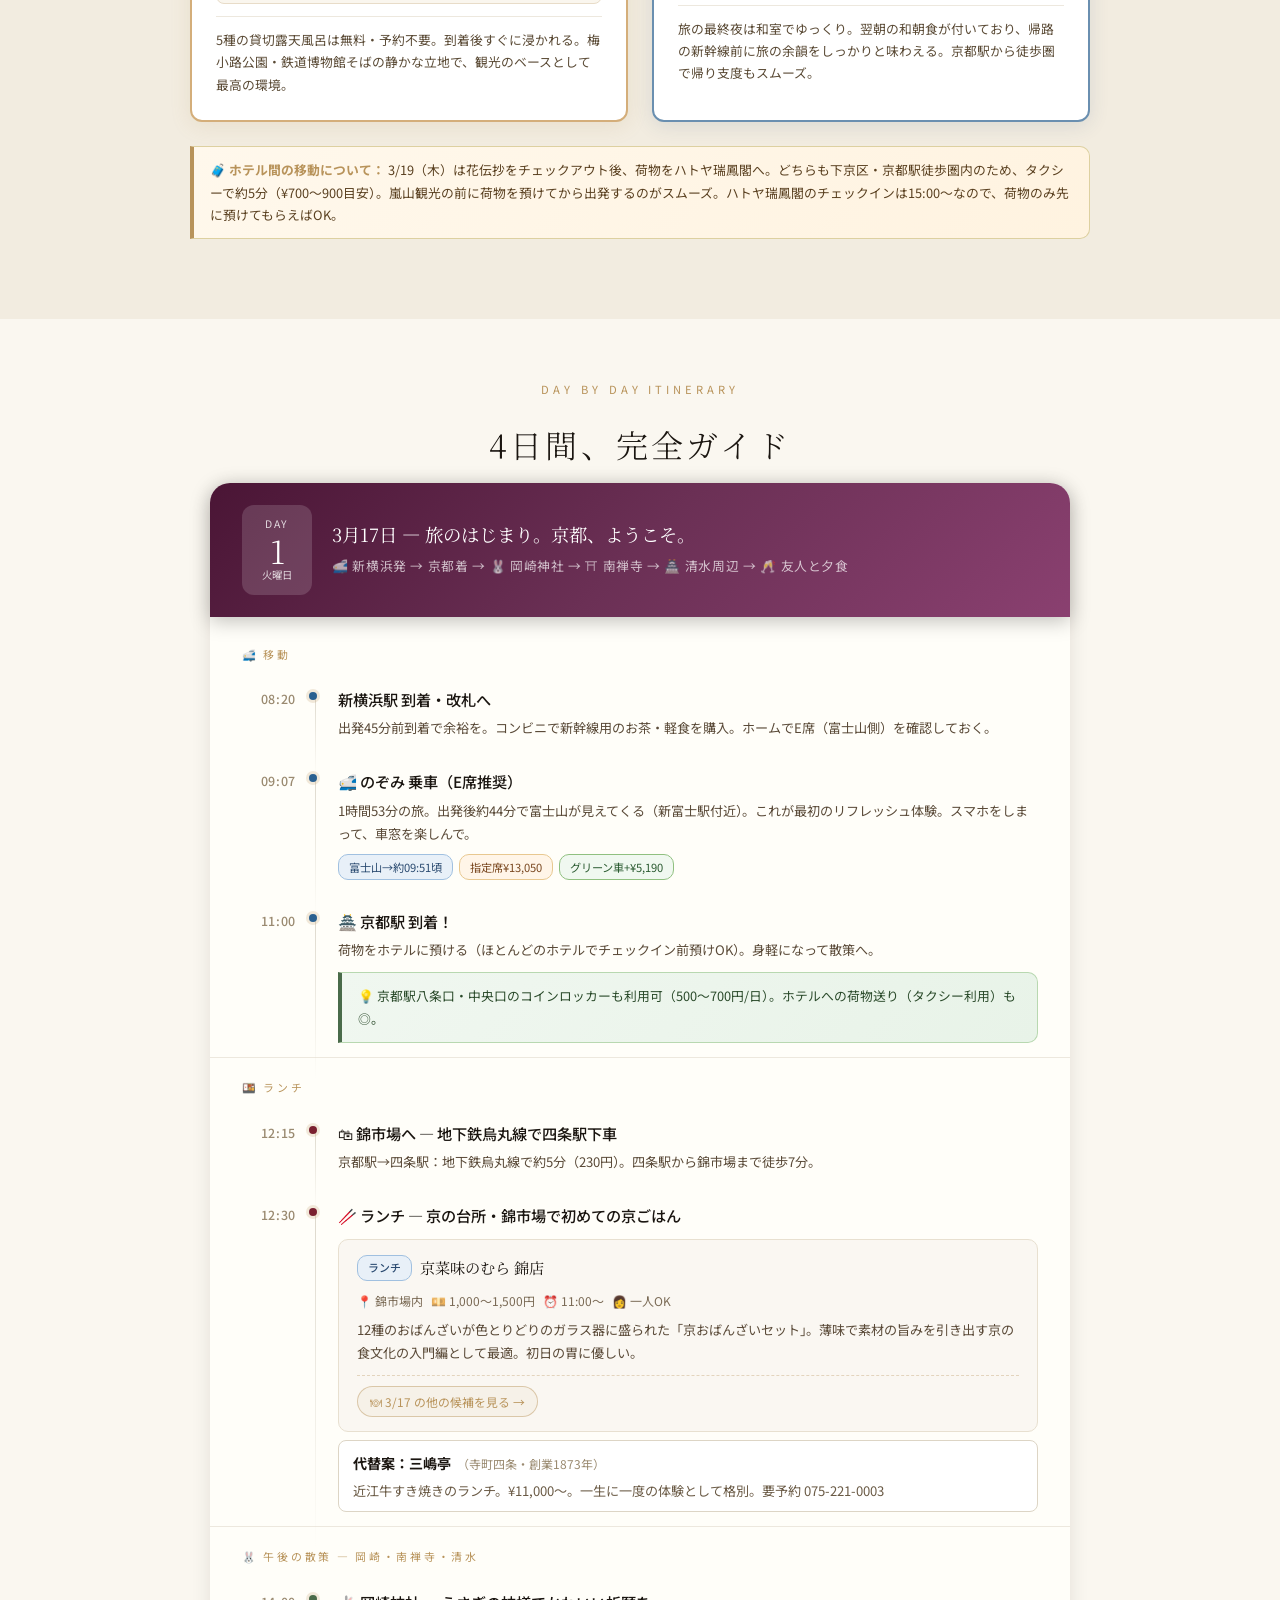
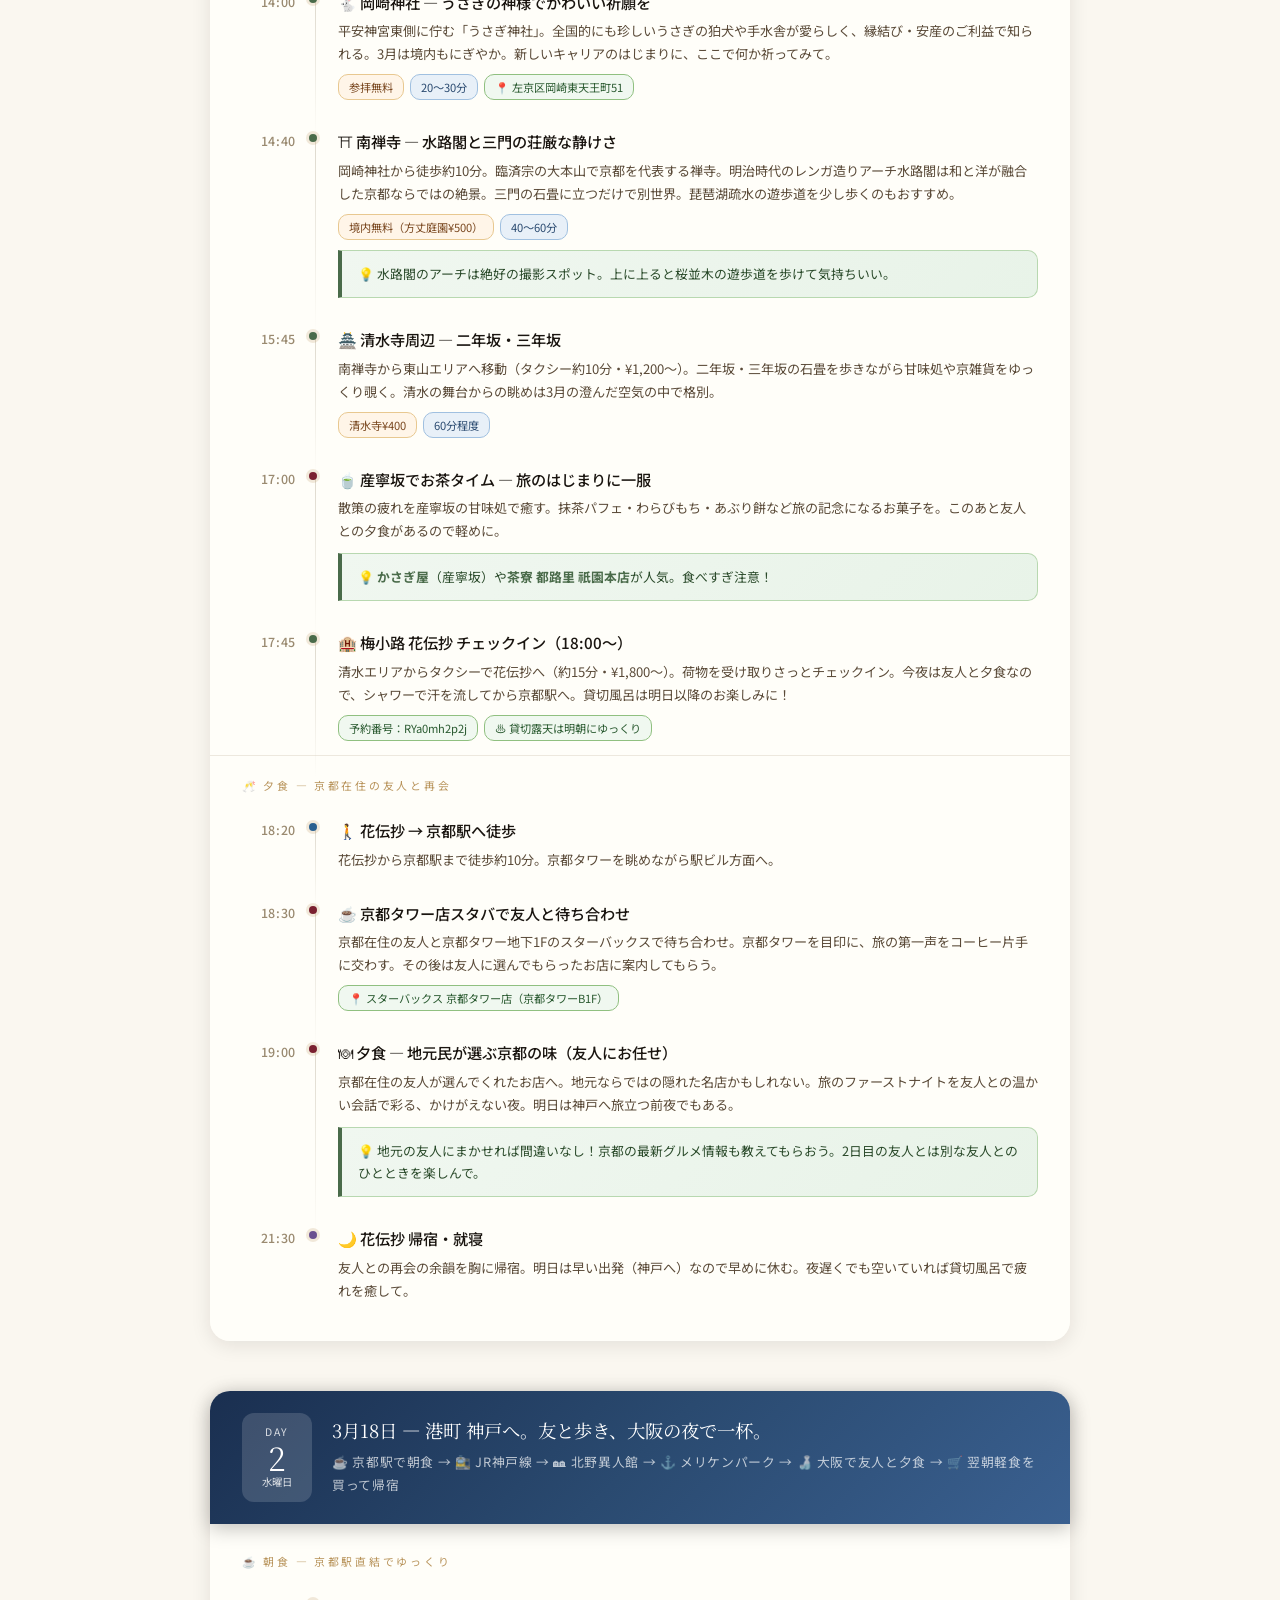
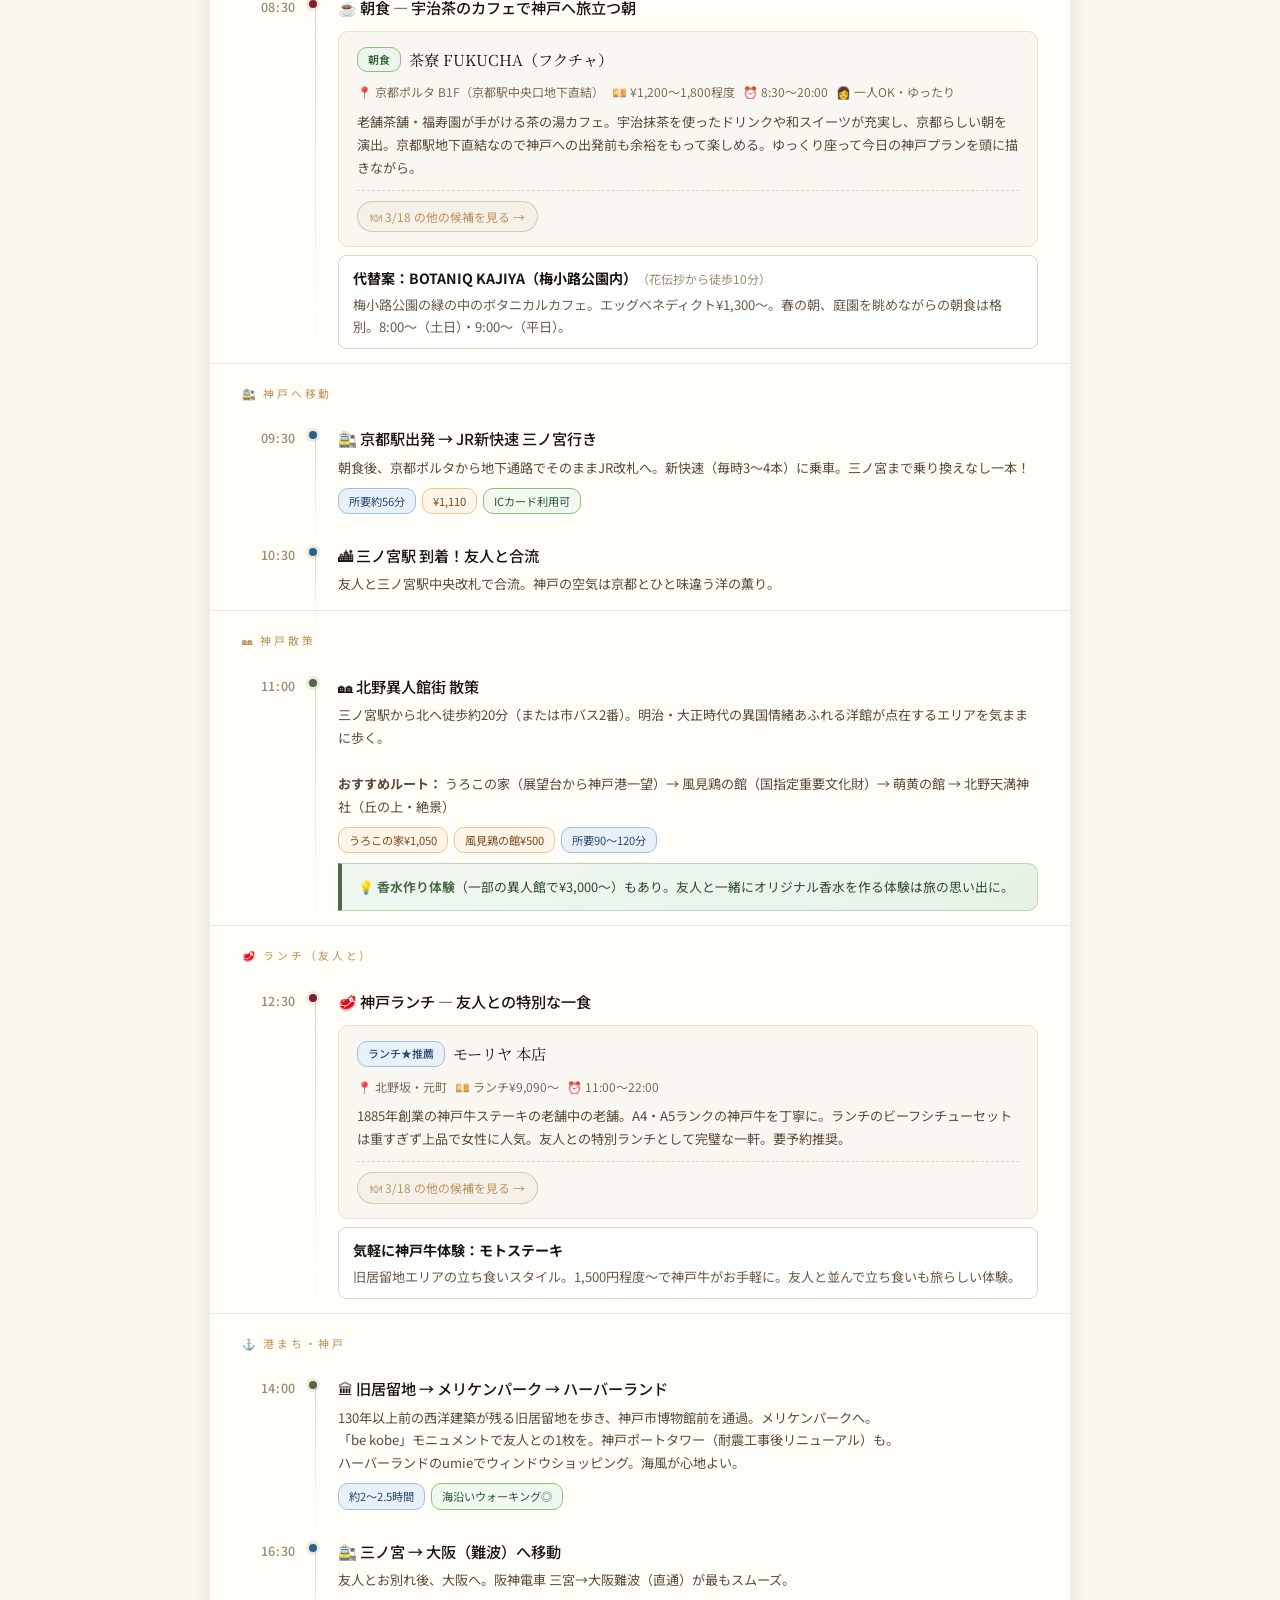
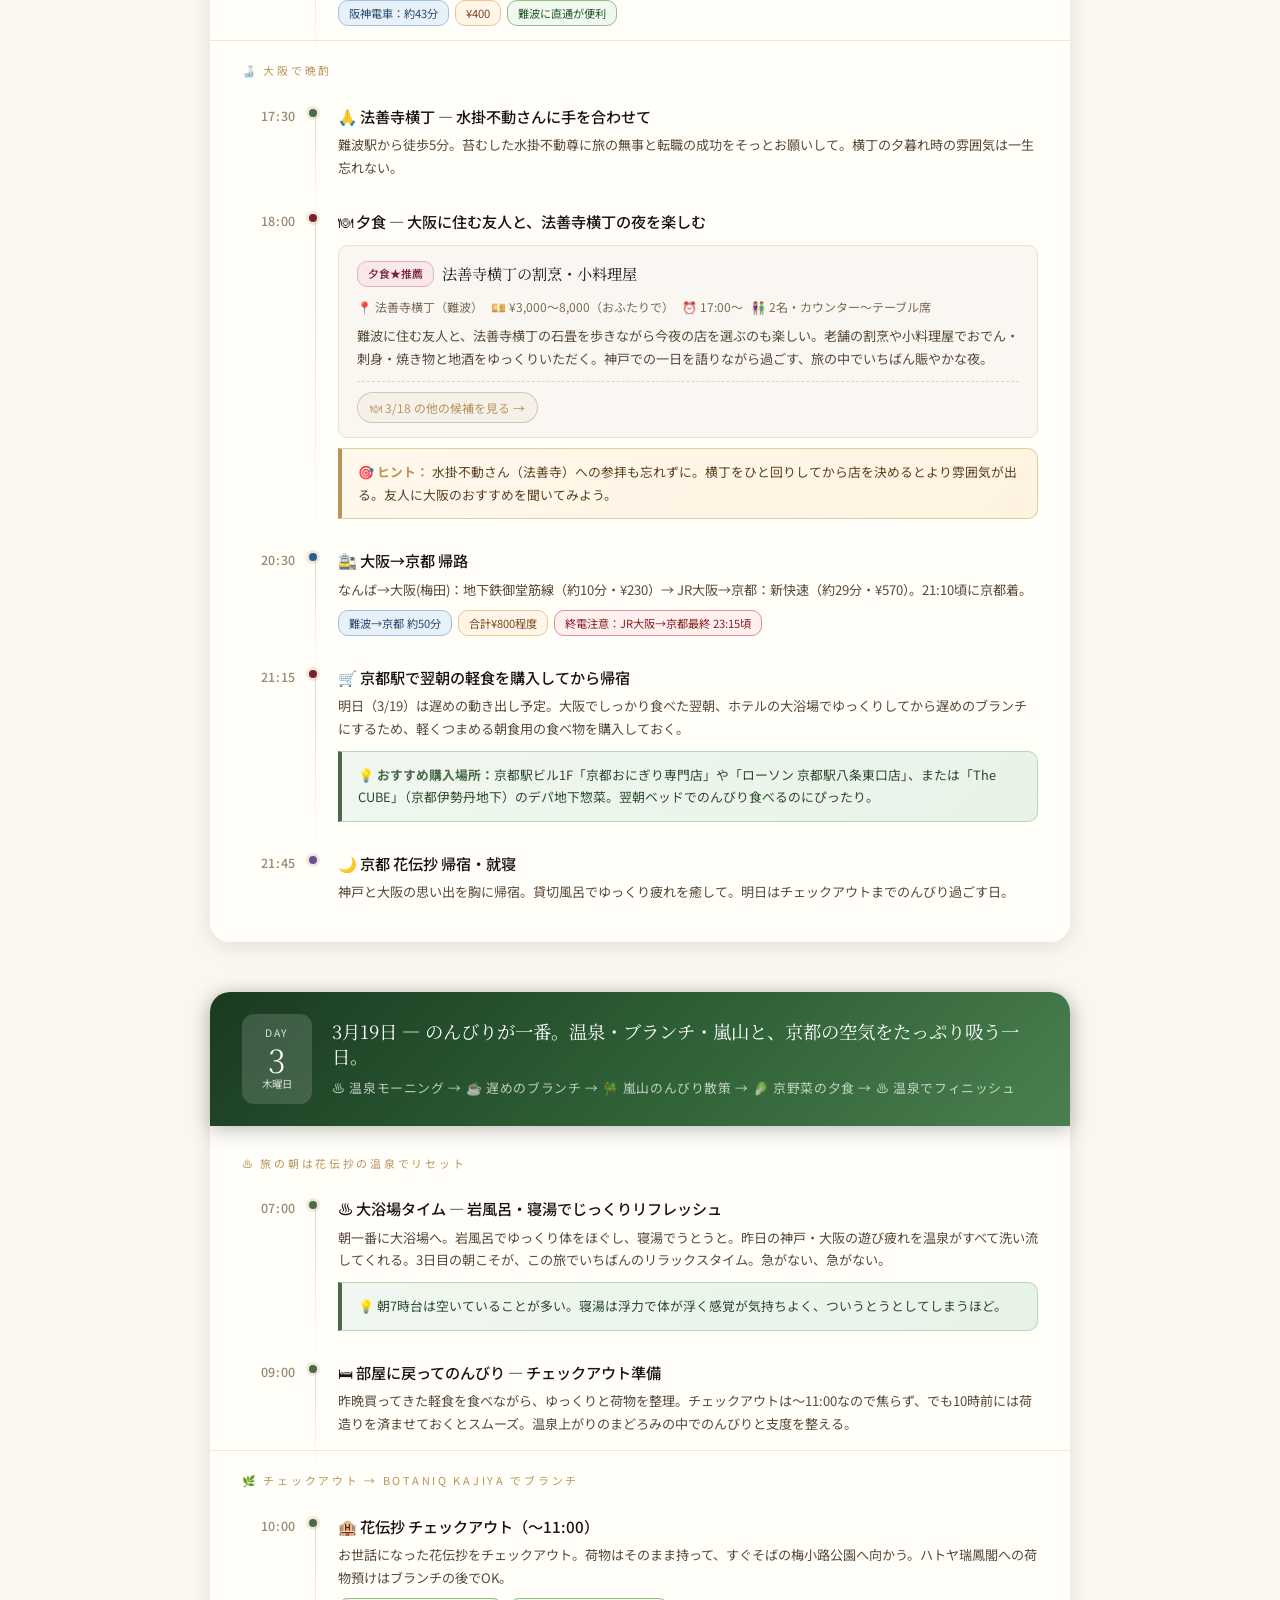
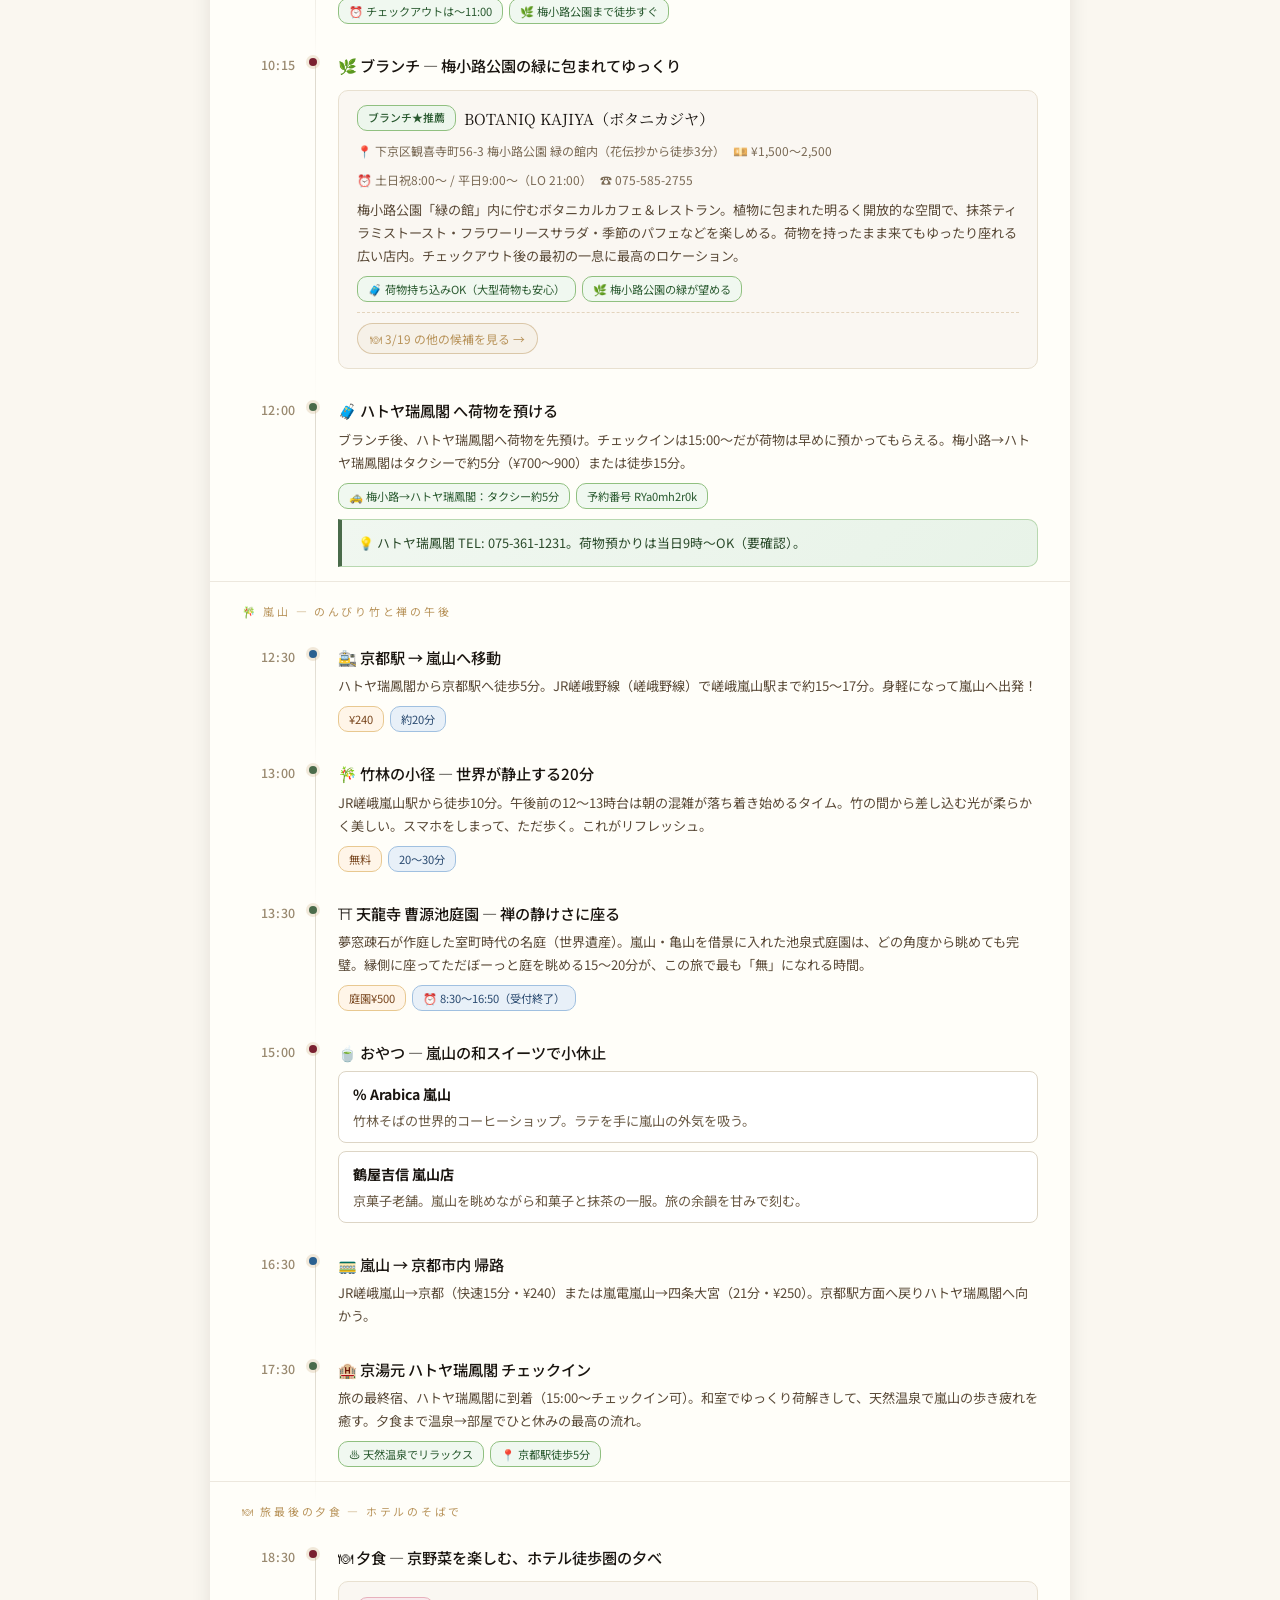
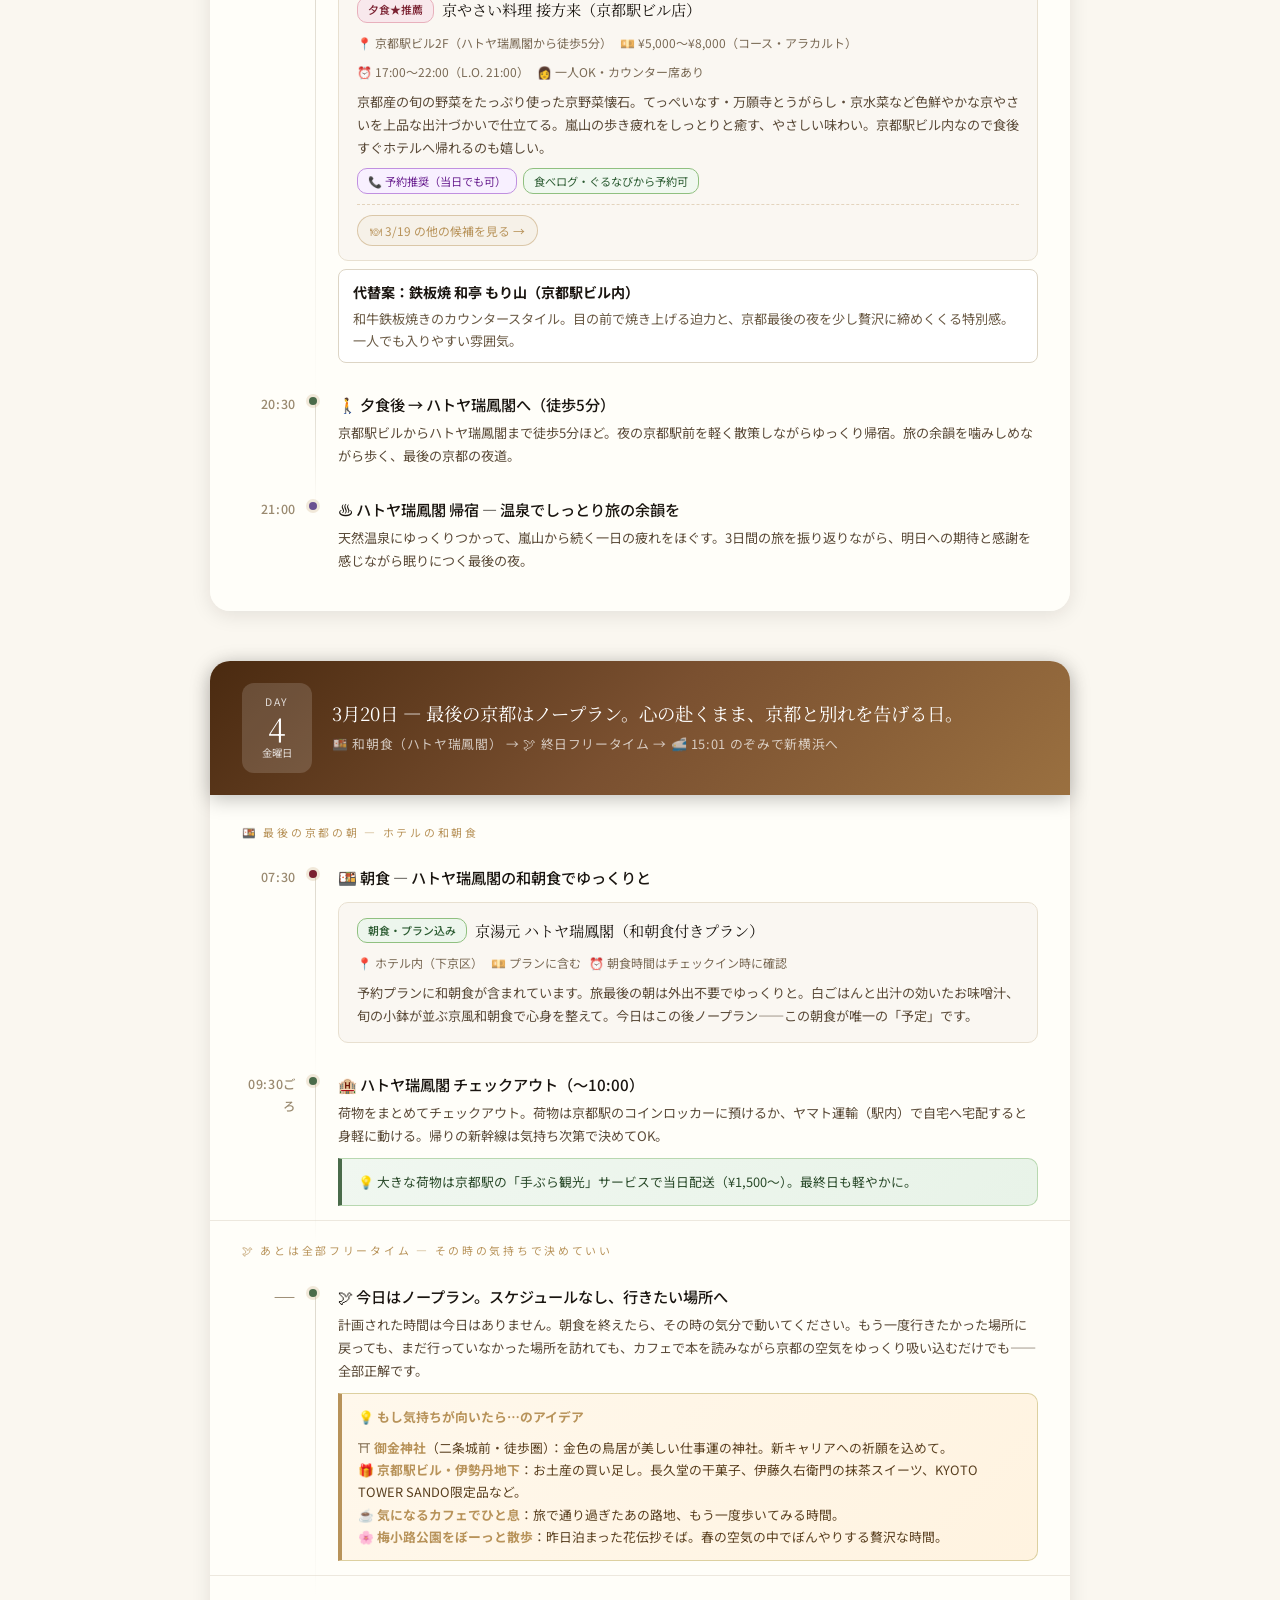
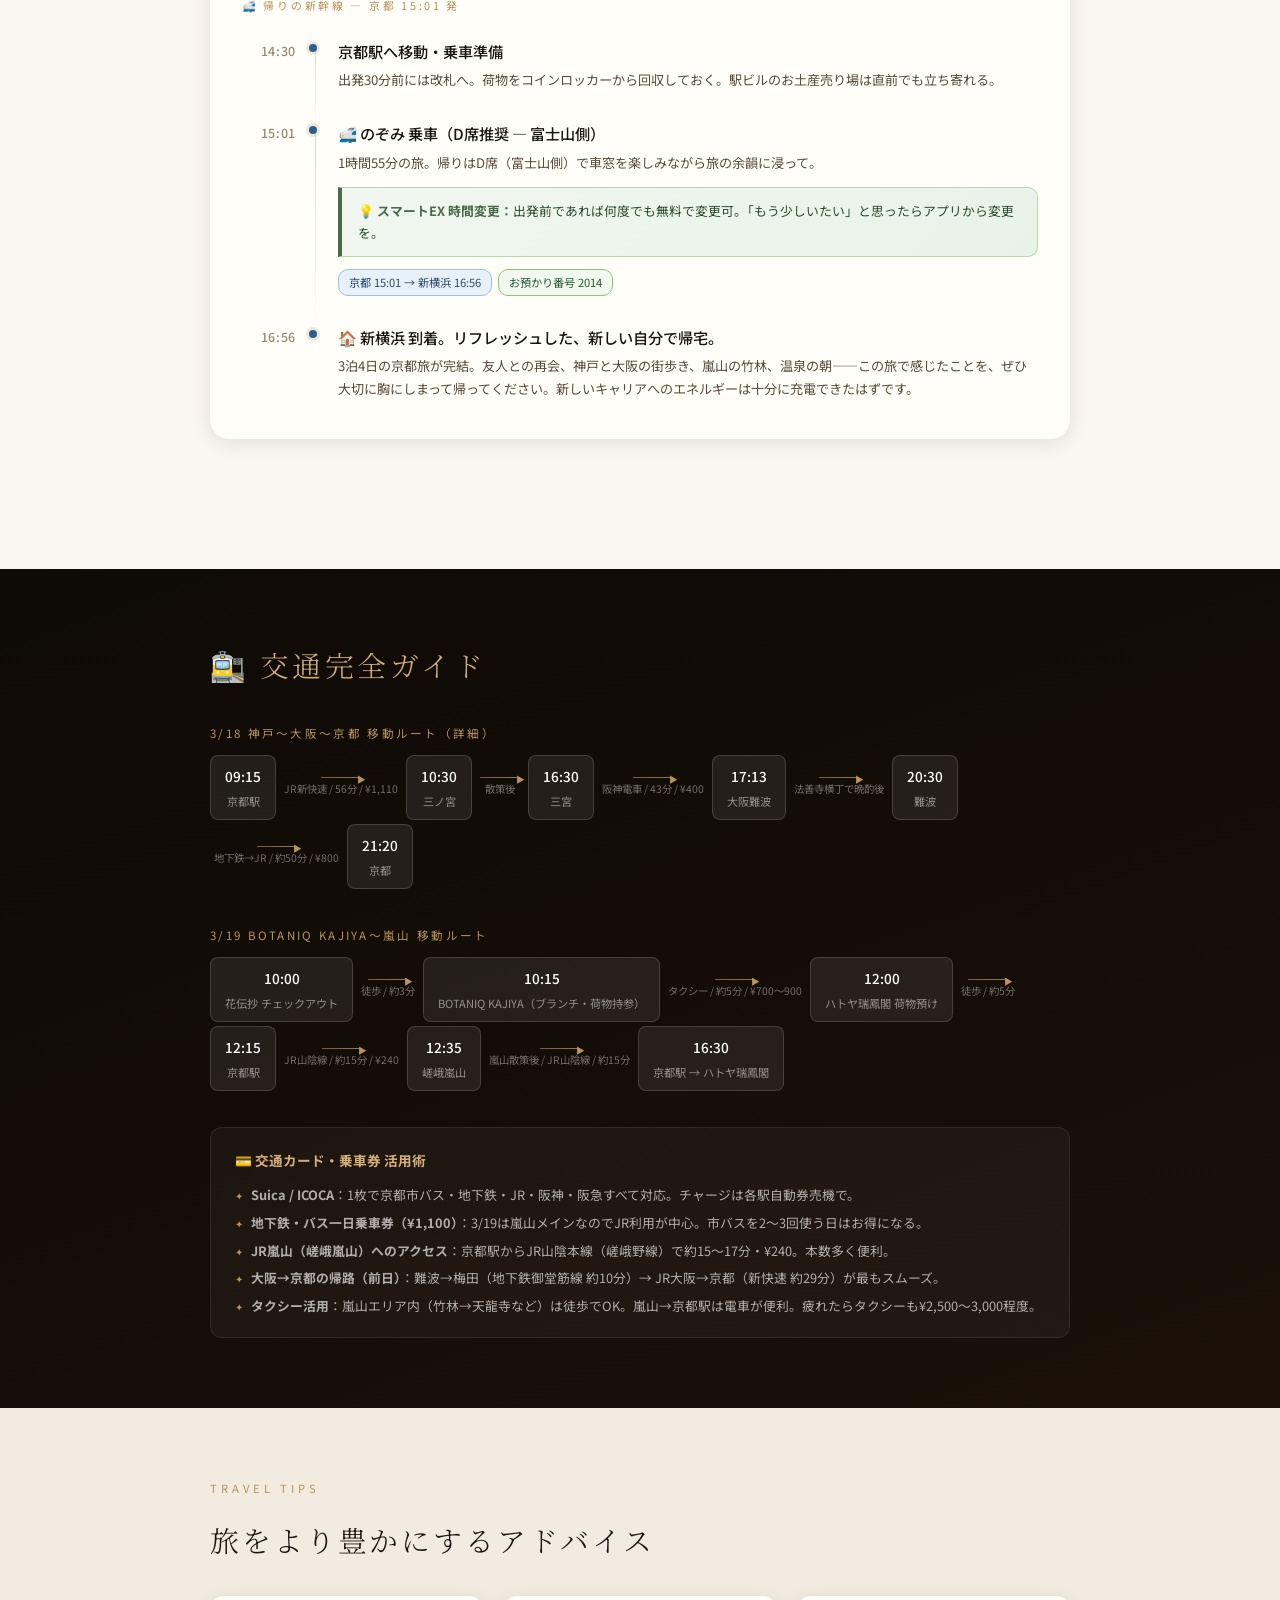
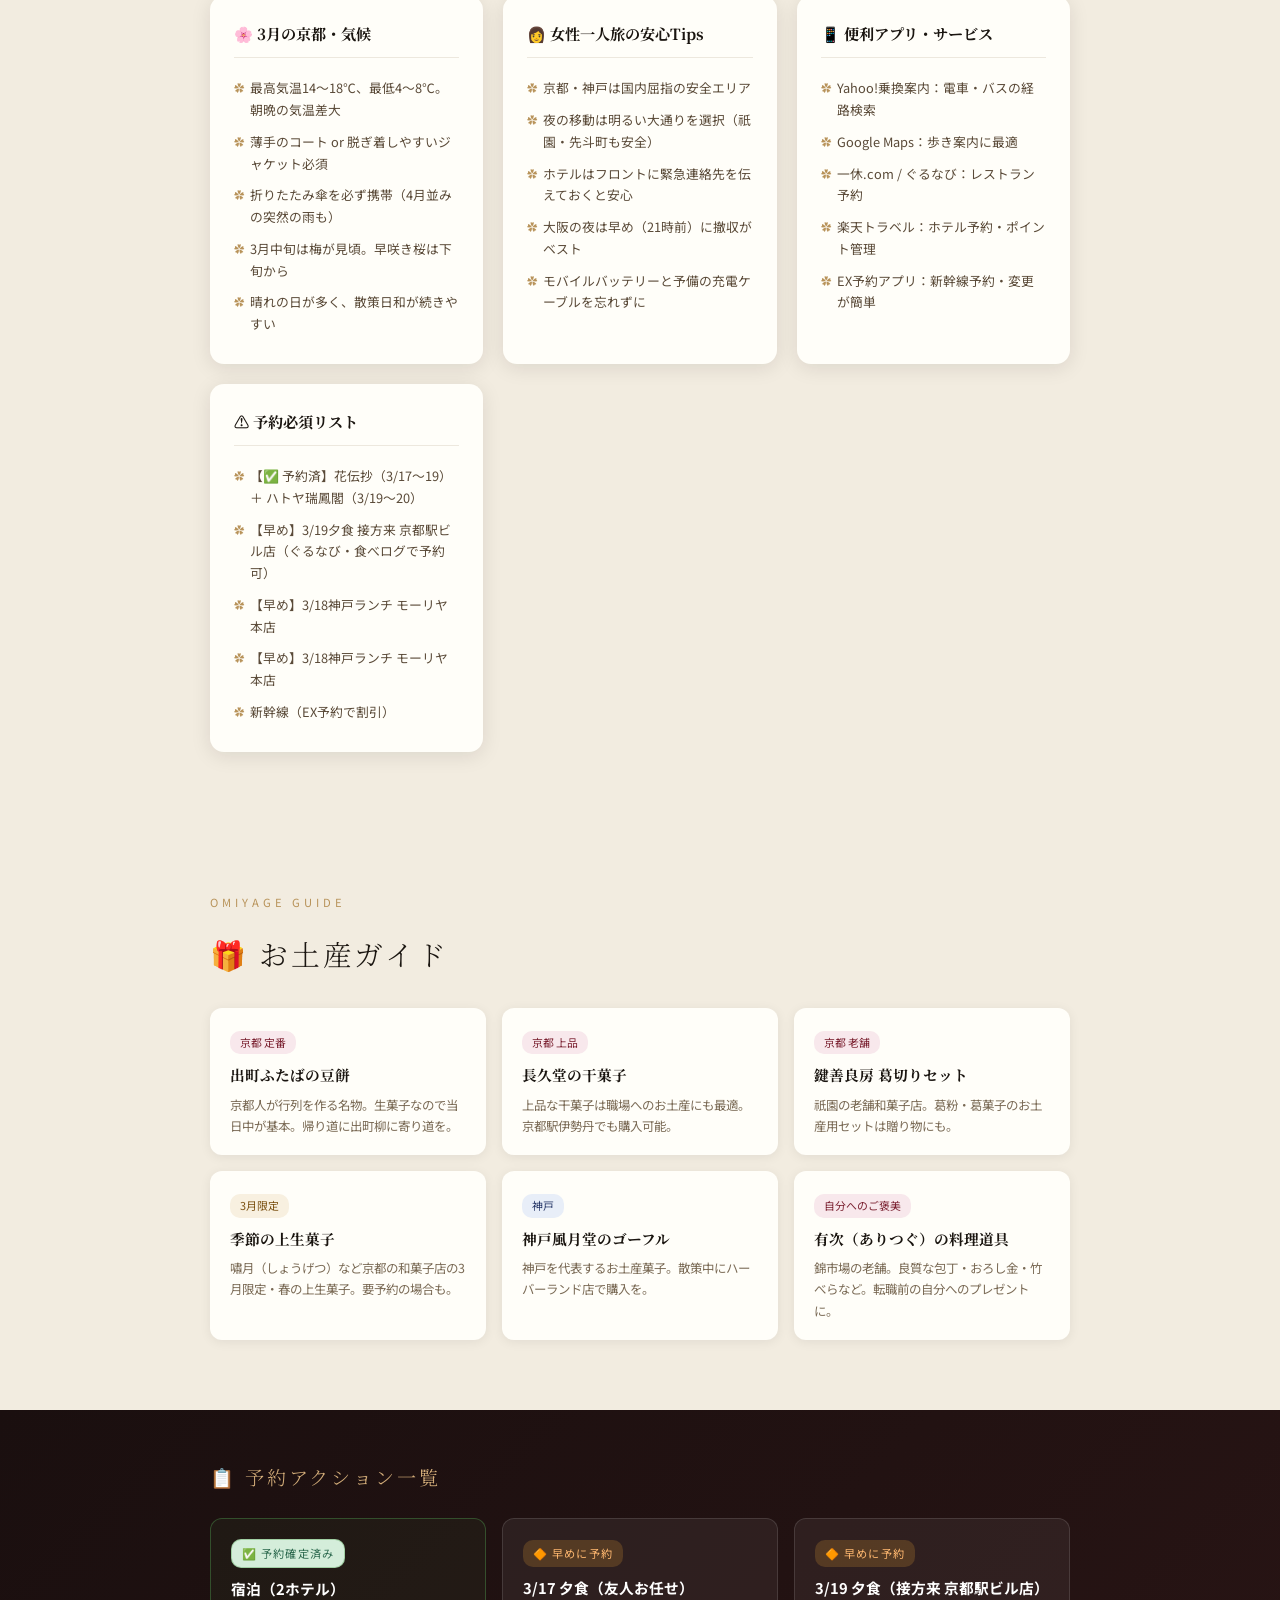
==== commit 3a7870ba: "Add files via upload" ====
--- a/index.html
+++ b/index.html
@@ -813,11 +813,13 @@
 .ru-now{background:rgba(200,50,50,.25);color:#ff9090;}
 .ru-soon{background:rgba(200,140,50,.25);color:#ffb870;}
 .ru-ok{background:rgba(80,150,80,.25);color:#90d090;}
+.ru-done{background:rgba(40,180,100,.3);color:#6effa8;border:1px solid rgba(40,180,100,.4);}
 .res-card h4{
   font-size:.92rem;color:#fff;margin-bottom:6px;
 }
 .res-card p{font-size:.78rem;color:rgba(255,255,255,.6);line-height:1.7;}
 </style>
+<link rel="stylesheet" href="style.css">
 </head>
 <body>
 
@@ -845,13 +847,13 @@
 </section>
 
 <!-- ══════════ SUB-NAV ══════════ -->
-<nav style="background:#1a1510;border-bottom:1px solid rgba(184,147,90,.25);position:sticky;top:0;z-index:100;">
-  <div style="max-width:900px;margin:0 auto;padding:0 20px;display:flex;align-items:center;gap:0;overflow-x:auto;">
-    <span style="font-size:.68rem;letter-spacing:.15em;color:rgba(255,255,255,.3);white-space:nowrap;padding:14px 16px 14px 0;border-right:1px solid rgba(255,255,255,.1);margin-right:8px;">ガイド</span>
-    <a href="index.html" style="text-decoration:none;padding:14px 14px;font-size:.75rem;letter-spacing:.08em;color:#d4ae7a;white-space:nowrap;border-bottom:2px solid #d4ae7a;">📋 旅程プラン</a>
-    <a href="food.html" style="text-decoration:none;padding:14px 14px;font-size:.75rem;letter-spacing:.08em;color:rgba(255,255,255,.55);white-space:nowrap;">🍽 食事候補</a>
-    <a href="leisure.html" style="text-decoration:none;padding:14px 14px;font-size:.75rem;letter-spacing:.08em;color:rgba(255,255,255,.55);white-space:nowrap;">🌸 観光候補</a>
-    <a href="omiyage.html" style="text-decoration:none;padding:14px 14px;font-size:.75rem;letter-spacing:.08em;color:rgba(255,255,255,.55);white-space:nowrap;">🎁 お土産候補</a>
+<nav class="site-nav">
+  <div class="site-nav-inner">
+    <span class="nav-label">ガイド</span>
+    <a href="index.html"   class="nav-link active">📋 旅程プラン</a>
+    <a href="food.html"    class="nav-link">🍽 食事候補</a>
+    <a href="leisure.html" class="nav-link">🌸 観光候補</a>
+    <a href="omiyage.html" class="nav-link">🎁 お土産候補</a>
   </div>
 </nav>
 
@@ -884,17 +886,17 @@
     <div class="route-day" style="margin-bottom:28px;">
       <div class="rd-label">▶ 往路 3/17(火) — 新横浜 → 京都</div>
       <div class="route-steps">
-        <div class="rs-stop"><div class="rs-time">09:33</div><div class="rs-stn">新横浜</div></div>
-        <div class="rs-arrow"><div class="ra-bar"></div><div class="ra-info">のぞみ / 2h11m</div></div>
-        <div class="rs-stop"><div class="rs-time">11:44</div><div class="rs-stn">京都</div></div>
+        <div class="rs-stop"><div class="rs-time">09:07</div><div class="rs-stn">新横浜</div></div>
+        <div class="rs-arrow"><div class="ra-bar"></div><div class="ra-info">のぞみ / 1h53m</div></div>
+        <div class="rs-stop"><div class="rs-time">11:00</div><div class="rs-stn">京都</div></div>
       </div>
     </div>
     <div class="route-day">
       <div class="rd-label">◀ 復路 3/20(金) — 京都 → 新横浜</div>
       <div class="route-steps">
-        <div class="rs-stop"><div class="rs-time">11:03</div><div class="rs-stn">京都</div></div>
-        <div class="rs-arrow"><div class="ra-bar"></div><div class="ra-info">のぞみ / 2h10m</div></div>
-        <div class="rs-stop"><div class="rs-time">13:13</div><div class="rs-stn">新横浜</div></div>
+        <div class="rs-stop"><div class="rs-time">15:01</div><div class="rs-stn">京都</div></div>
+        <div class="rs-arrow"><div class="ra-bar"></div><div class="ra-info">のぞみ / 1h55m</div></div>
+        <div class="rs-stop"><div class="rs-time">16:56</div><div class="rs-stn">新横浜</div></div>
       </div>
     </div>
     <div class="shinkansen-tips">
@@ -1018,26 +1020,26 @@
 
         <div class="tl-group-label">🚅 移動</div>
         <div class="tl-item">
-          <div class="ti-time">08:45</div>
+          <div class="ti-time">08:20</div>
           <div class="ti-content ti-dot-train">
             <div class="ti-title">新横浜駅 到着・改札へ</div>
             <div class="ti-detail">出発45分前到着で余裕を。コンビニで新幹線用のお茶・軽食を購入。ホームでE席（富士山側）を確認しておく。</div>
           </div>
         </div>
         <div class="tl-item">
-          <div class="ti-time">09:33</div>
+          <div class="ti-time">09:07</div>
           <div class="ti-content ti-dot-train">
             <div class="ti-title">🚅 のぞみ 乗車（E席推奨）</div>
-            <div class="ti-detail">2時間11分の旅。出発後約44分で富士山が見えてくる（新富士駅付近）。これが最初のリフレッシュ体験。スマホをしまって、車窓を楽しんで。</div>
+            <div class="ti-detail">1時間53分の旅。出発後約44分で富士山が見えてくる（新富士駅付近）。これが最初のリフレッシュ体験。スマホをしまって、車窓を楽しんで。</div>
             <div class="ti-chips">
-              <span class="ti-chip tc-time">富士山→約10:17頃</span>
+              <span class="ti-chip tc-time">富士山→約09:51頃</span>
               <span class="ti-chip tc-price">指定席¥13,050</span>
               <span class="ti-chip tc-note">グリーン車+¥5,190</span>
             </div>
           </div>
         </div>
         <div class="tl-item">
-          <div class="ti-time">11:44</div>
+          <div class="ti-time">11:00</div>
           <div class="ti-content ti-dot-train">
             <div class="ti-title">🏯 京都駅 到着！</div>
             <div class="ti-detail">荷物をホテルに預ける（ほとんどのホテルでチェックイン前預けOK）。身軽になって散策へ。</div>
@@ -1559,7 +1561,7 @@
       </div>
       <div class="day-info">
         <h3>3月20日 ― 最後の京都はノープラン。心の赴くまま、京都と別れを告げる日。</h3>
-        <div class="di-sub">🍱 和朝食（ハトヤ瑞鳳閣） → 🕊 終日フリータイム → 🚅 気の向いたとき新横浜へ</div>
+        <div class="di-sub">🍱 和朝食（ハトヤ瑞鳳閣） → 🕊 終日フリータイム → 🚅 15:01 のぞみで新横浜へ</div>
       </div>
     </div>
     <div class="day-body">
@@ -1604,24 +1606,30 @@
           </div>
         </div>
 
-        <div class="tl-group-label">🚅 新幹線はスマートEXで自由に — 早くても遅くてもいい</div>
-        <div class="tl-item">
-          <div class="ti-time">——</div>
+        <div class="tl-group-label">🚅 帰りの新幹線 — 京都 15:01 発</div>
+        <div class="tl-item">
+          <div class="ti-time">14:30</div>
           <div class="ti-content ti-dot-train">
-            <div class="ti-title">🚅 帰りたいと思ったら、その時の新幹線に乗ればいい</div>
-            <div class="ti-detail">スマートEXで予約した新幹線は、出発前であれば何度でも無料で時間変更ができます。「もう少しいたい」と思ったら夕方便にずらして。「早く帰って荷物を整理したい」と思ったら午前中の便に変更して。最後の京都は、時計を気にせず自分のペースで。</div>
+            <div class="ti-title">京都駅へ移動・乗車準備</div>
+            <div class="ti-detail">出発30分前には改札へ。荷物をコインロッカーから回収しておく。駅ビルのお土産売り場は直前でも立ち寄れる。</div>
+          </div>
+        </div>
+        <div class="tl-item">
+          <div class="ti-time">15:01</div>
+          <div class="ti-content ti-dot-train">
+            <div class="ti-title">🚅 のぞみ 乗車（D席推奨 — 富士山側）</div>
+            <div class="ti-detail">1時間55分の旅。帰りはD席（富士山側）で車窓を楽しみながら旅の余韻に浸って。</div>
             <div class="tip-box" style="margin-top:12px;">
-              💡 <strong>スマートEX 時間変更のやり方：</strong><br>
-              スマートEXアプリ → 予約確認 → 「変更」ボタン → 希望の時刻を選んで確定。出発前なら何度でも変更手数料なし。帰りはD席（富士山側）を選んでおくと車窓も楽しめる。
+              💡 <strong>スマートEX 時間変更：</strong>出発前であれば何度でも無料で変更可。「もう少しいたい」と思ったらアプリから変更を。
             </div>
             <div class="ti-chips" style="margin-top:12px;">
-              <span class="ti-chip tc-time">京都→新横浜：約2時間10分（のぞみ）</span>
-              <span class="ti-chip tc-note">早割・EX割引は事前予約でお得</span>
-            </div>
-          </div>
-        </div>
-        <div class="tl-item">
-          <div class="ti-time">——</div>
+              <span class="ti-chip tc-time">京都 15:01 → 新横浜 16:56</span>
+              <span class="ti-chip tc-note">お預かり番号 2014</span>
+            </div>
+          </div>
+        </div>
+        <div class="tl-item">
+          <div class="ti-time">16:56</div>
           <div class="ti-content ti-dot-train">
             <div class="ti-title">🏠 新横浜 到着。リフレッシュした、新しい自分で帰宅。</div>
             <div class="ti-detail">3泊4日の京都旅が完結。友人との再会、神戸と大阪の街歩き、嵐山の竹林、温泉の朝——この旅で感じたことを、ぜひ大切に胸にしまって帰ってください。新しいキャリアへのエネルギーは十分に充電できたはずです。</div>
@@ -1802,9 +1810,9 @@
         <p>神戸牛の老舗は観光客で混む。ランチは11:30〜 or 12:00〜 を狙って早めの予約を。</p>
       </div>
       <div class="res-card">
-        <span class="res-urgency ru-ok">✅ 余裕あり</span>
-        <h4>新幹線（EX予約）</h4>
-        <p>EX予約 or スマートEXで出発の1〜2週間前までに予約。E席（往路・富士山側）を指定。3/17午前・3/20午前の列車を押さえる。</p>
+        <span class="res-urgency ru-done">✅ 予約済み</span>
+        <h4>新幹線（スマートEX）</h4>
+        <p>往路：新横浜 9:07 → 京都 11:00（お預かり番号 2013）<br>復路：京都 15:01 → 新横浜 16:56（お預かり番号 2014）<br>往路E席・復路D席（富士山側）を確認しておく。</p>
       </div>
     </div>
   </div>
--- a/style.css
+++ b/style.css
@@ -0,0 +1,492 @@
+/*
+ * 春の京都 旅のしおり — 共通スタイルシート
+ * style.css
+ * 全ページ共通のデザイントークン・コンポーネントを定義
+ */
+
+/* ─── FONTS ─── */
+@import url('https://fonts.googleapis.com/css2?family=Noto+Serif+JP:wght@200;300;400;500;700&family=Noto+Sans+JP:wght@300;400;500&family=Zen+Antique&display=swap');
+
+/* ─── DESIGN TOKENS ─── */
+:root {
+  /* Core palette */
+  --ink:        #1a1510;
+  --gold:       #b8935a;
+  --gold-lt:    #d4ae7a;
+  --gold-pale:  #f5edd8;
+  --cream:      #faf7f0;
+  --off:        #f2ece0;
+  --white:      #fffef9;
+  --border:     #e8e0d0;
+
+  /* Accent colors */
+  --red:        #7a2030;
+  --sage:       #4a6b4a;
+  --blue:       #2a4a6b;
+  --umber:      #6b4a2a;
+  --amber:      #c49063;
+
+  /* Day accent colors (index.html) */
+  --d1: #6b3055;
+  --d2: #2a4a70;
+  --d3: #2d5e35;
+  --d4: #7a5030;
+
+  /* Shadows */
+  --shadow:    0 4px 20px rgba(26,21,16,.10);
+  --shadow-md: 0 8px 40px rgba(26,21,16,.13);
+  --shadow-lg: 0 20px 80px rgba(26,21,16,.20);
+
+  /* Page accent — overridden per page */
+  --page-accent:      var(--gold);
+  --page-accent-dark: #9a7540;
+  --page-accent-pale: var(--gold-pale);
+}
+
+/* ─── RESET & BASE ─── */
+*, *::before, *::after {
+  box-sizing: border-box;
+  margin: 0;
+  padding: 0;
+}
+
+html { scroll-behavior: smooth; }
+
+body {
+  font-family: 'Noto Sans JP', sans-serif;
+  background: var(--cream);
+  color: var(--ink);
+  line-height: 1.8;
+  overflow-x: hidden;
+}
+
+/* ─── NAVIGATION ─── */
+.site-nav {
+  background: #1a1510;
+  border-bottom: 1px solid rgba(184,147,90,.25);
+  position: sticky;
+  top: 0;
+  z-index: 100;
+}
+
+.site-nav-inner {
+  max-width: 900px;
+  margin: 0 auto;
+  padding: 0 20px;
+  display: flex;
+  align-items: center;
+  gap: 0;
+  overflow-x: auto;
+  scrollbar-width: none;
+}
+.site-nav-inner::-webkit-scrollbar { display: none; }
+
+.nav-label {
+  font-size: .68rem;
+  letter-spacing: .15em;
+  color: rgba(255,255,255,.3);
+  white-space: nowrap;
+  padding: 14px 16px 14px 0;
+  border-right: 1px solid rgba(255,255,255,.1);
+  margin-right: 8px;
+  flex-shrink: 0;
+  font-family: 'Noto Sans JP', sans-serif;
+}
+
+.nav-link {
+  text-decoration: none;
+  padding: 14px 14px;
+  font-size: .75rem;
+  letter-spacing: .08em;
+  color: rgba(255,255,255,.55);
+  white-space: nowrap;
+  flex-shrink: 0;
+  transition: color .2s;
+  font-family: 'Noto Sans JP', sans-serif;
+}
+.nav-link:hover { color: var(--gold-lt); }
+.nav-link.active {
+  color: var(--gold-lt);
+  border-bottom: 2px solid var(--gold-lt);
+}
+
+/* ─── PAGE HERO (サブページ共通ヘッダー) ─── */
+.page-hero {
+  background: linear-gradient(150deg, #1a1510 0%, #261a10 40%, #1c1220 100%);
+  padding: 52px 24px 44px;
+  position: relative;
+  overflow: hidden;
+  text-align: center;
+}
+.page-hero::before {
+  content: '';
+  position: absolute;
+  inset: 0;
+  background:
+    radial-gradient(ellipse 500px 200px at 15% 50%, rgba(184,147,90,.06) 0%, transparent 70%),
+    radial-gradient(ellipse 400px 200px at 85% 50%, rgba(184,147,90,.04) 0%, transparent 70%);
+}
+.page-hero-inner {
+  max-width: 700px;
+  margin: 0 auto;
+  position: relative;
+}
+.page-hero-eyebrow {
+  font-size: .68rem;
+  letter-spacing: .35em;
+  color: var(--gold);
+  text-transform: uppercase;
+  margin-bottom: 14px;
+  display: block;
+  font-family: 'Noto Sans JP', sans-serif;
+}
+.page-hero-title {
+  font-family: 'Noto Serif JP', serif;
+  font-size: clamp(1.6rem, 4vw, 2.4rem);
+  font-weight: 200;
+  letter-spacing: .12em;
+  color: #fff;
+  margin-bottom: 12px;
+  line-height: 1.3;
+}
+.page-hero-title em {
+  font-style: normal;
+  background: linear-gradient(135deg, var(--gold-lt) 0%, var(--gold) 50%, #e0b060 100%);
+  -webkit-background-clip: text;
+  -webkit-text-fill-color: transparent;
+  background-clip: text;
+}
+.page-hero-subtitle {
+  font-size: .82rem;
+  letter-spacing: .12em;
+  color: rgba(255,255,255,.45);
+  margin-bottom: 20px;
+  line-height: 1.7;
+}
+.page-hero-divider {
+  width: 50px;
+  height: 1px;
+  background: linear-gradient(90deg, transparent, var(--gold), transparent);
+  margin: 0 auto;
+}
+
+/* ─── CARD ─── */
+.card,
+.spot-card,
+.omiyage-card {
+  background: var(--white);
+  border-radius: 14px;
+  overflow: hidden;
+  box-shadow: var(--shadow);
+  border: 1px solid var(--border);
+  display: flex;
+  flex-direction: column;
+  transition: transform .25s, box-shadow .25s;
+}
+.card:hover,
+.spot-card:hover,
+.omiyage-card:hover {
+  transform: translateY(-3px);
+  box-shadow: var(--shadow-md);
+}
+
+.card-header,
+.spot-header {
+  padding: 20px 22px 16px;
+  background: linear-gradient(135deg, var(--off) 0%, var(--gold-pale) 100%);
+  border-bottom: 1px solid var(--border);
+  position: relative;
+}
+
+.card-title,
+.spot-name,
+.spot-title {
+  font-family: 'Noto Serif JP', serif;
+  font-size: 1rem;
+  font-weight: 500;
+  color: var(--ink);
+  margin-bottom: 4px;
+  line-height: 1.4;
+}
+
+.card-subtitle,
+.spot-subtitle {
+  font-size: .76rem;
+  color: #9a8a75;
+  letter-spacing: .05em;
+  margin-bottom: 8px;
+}
+
+.card-body,
+.card-content,
+.spot-content {
+  padding: 18px 22px;
+  flex-grow: 1;
+  display: flex;
+  flex-direction: column;
+}
+
+/* ─── BADGE CONTAINER ─── */
+.badge-container,
+.badge-row {
+  display: flex;
+  flex-wrap: wrap;
+  gap: 6px;
+  margin-top: 8px;
+}
+
+/* ─── BADGE ─── */
+.badge {
+  font-size: .68rem;
+  padding: 3px 10px;
+  border-radius: 20px;
+  font-weight: 500;
+  display: inline-block;
+  letter-spacing: .03em;
+  line-height: 1.5;
+}
+/* Variants */
+.badge-gold   { background: var(--gold-pale); color: #6a5030; border: 1px solid rgba(184,147,90,.35); }
+.badge-red    { background: #f8e8ec;           color: var(--red); border: 1px solid #e0b0bc; }
+.badge-green  { background: #e8f3e8;           color: #2a5a2a; border: 1px solid #90c090; }
+.badge-blue   { background: #e8f0f8;           color: #2a4a70; border: 1px solid #a0c0e0; }
+.badge-brown  { background: #f5ede0;           color: #7a5030; border: 1px solid #d4a574; }
+.badge-star   { background: #fff8d0;           color: #8a6010; border: 1px solid #e8c060; }
+.badge-purple { background: #f4eeff;           color: #6a2090; border: 1px solid #c090e0; }
+.badge-amber  { background: #fff3e0;           color: #8a5010; border: 1px solid #d4a574; }
+
+/* ─── INFO ITEM ─── */
+.info-item,
+.info-row {
+  display: flex;
+  align-items: flex-start;
+  gap: 10px;
+  padding: 8px 0;
+  border-bottom: 1px solid #f0e8d8;
+  font-size: .82rem;
+}
+.info-item:last-of-type,
+.info-row:last-of-type { border-bottom: none; }
+
+.info-icon,
+.info-item > .icon {
+  font-size: 1rem;
+  min-width: 22px;
+  text-align: center;
+  opacity: .85;
+  flex-shrink: 0;
+  margin-top: 1px;
+}
+.info-label {
+  font-size: .72rem;
+  color: var(--gold);
+  font-weight: 600;
+  letter-spacing: .04em;
+  min-width: 48px;
+  flex-shrink: 0;
+  padding-top: 2px;
+}
+.info-value {
+  color: #5a4a38;
+  flex: 1;
+  line-height: 1.65;
+}
+
+/* ─── HIGHLIGHT & REC BOXES ─── */
+.highlight-box,
+.menu-highlight,
+.highlight {
+  background: linear-gradient(135deg, var(--gold-pale), #faf0e0);
+  border: 1px solid rgba(184,147,90,.25);
+  border-left: 3px solid var(--gold);
+  border-radius: 0 8px 8px 0;
+  padding: 10px 14px;
+  margin-top: 12px;
+  font-size: .8rem;
+  color: #5a4020;
+  line-height: 1.75;
+}
+.highlight-box strong,
+.menu-highlight strong,
+.highlight strong { color: var(--umber); }
+
+.rec-box,
+.recommendation {
+  background: #f8f5f0;
+  border: 1px solid #e8e0d0;
+  border-radius: 8px;
+  padding: 10px 14px;
+  margin-top: 10px;
+  font-size: .8rem;
+  color: #6a5a45;
+  line-height: 1.75;
+}
+.rec-box strong,
+.recommendation strong { color: var(--ink); }
+
+/* ─── BUTTON GROUP ─── */
+.button-group,
+.buttons,
+.action-buttons {
+  display: flex;
+  gap: 8px;
+  flex-wrap: wrap;
+  margin-top: 14px;
+  padding-top: 14px;
+  border-top: 1px solid var(--border);
+}
+
+.btn {
+  flex: 1;
+  min-width: 100px;
+  padding: 9px 16px;
+  border-radius: 6px;
+  font-size: .78rem;
+  font-weight: 500;
+  text-decoration: none;
+  text-align: center;
+  cursor: pointer;
+  transition: all .2s;
+  border: 1.5px solid var(--gold);
+  background: transparent;
+  color: #6a5030;
+  letter-spacing: .03em;
+  font-family: 'Noto Sans JP', sans-serif;
+  display: inline-block;
+}
+.btn:hover {
+  background: var(--gold);
+  color: #fff;
+  transform: translateY(-1px);
+}
+.btn-primary {
+  background: var(--gold);
+  color: #fff;
+  border-color: var(--gold);
+}
+.btn-primary:hover {
+  background: var(--gold-lt);
+  border-color: var(--gold-lt);
+  transform: translateY(-1px);
+}
+.btn-secondary {
+  background: transparent;
+  color: var(--umber);
+  border-color: var(--border);
+}
+.btn-secondary:hover {
+  background: var(--off);
+  border-color: var(--gold);
+  color: var(--gold);
+  transform: translateY(-1px);
+}
+
+/* ─── CARDS GRID ─── */
+.cards-grid {
+  display: grid;
+  grid-template-columns: repeat(auto-fill, minmax(300px, 1fr));
+  gap: 20px;
+  margin-bottom: 36px;
+}
+
+/* ─── PAGE CONTAINER ─── */
+.page-container {
+  max-width: 960px;
+  margin: 0 auto;
+  padding: 36px 20px 80px;
+}
+
+/* ─── SECTION TITLE ─── */
+.section-title {
+  font-family: 'Noto Serif JP', serif;
+  font-size: clamp(1.1rem, 2.5vw, 1.5rem);
+  font-weight: 300;
+  color: var(--ink);
+  letter-spacing: .1em;
+  margin-bottom: 20px;
+  padding-bottom: 12px;
+  border-bottom: 1px solid rgba(184,147,90,.3);
+  display: flex;
+  align-items: center;
+  gap: 10px;
+}
+
+/* ─── SECTION INTRO BOX ─── */
+.section-intro {
+  background: var(--white);
+  border: 1px solid var(--border);
+  border-left: 4px solid var(--gold);
+  border-radius: 0 10px 10px 0;
+  padding: 16px 20px;
+  margin-bottom: 24px;
+  font-size: .85rem;
+  color: #5a4a38;
+  line-height: 1.8;
+}
+.section-intro strong { color: var(--ink); }
+
+/* ─── BACK LINK ─── */
+.back-button {
+  display: inline-flex;
+  align-items: center;
+  gap: 6px;
+  font-size: .78rem;
+  color: var(--gold);
+  text-decoration: none;
+  letter-spacing: .05em;
+  padding: 8px 16px;
+  border: 1px solid rgba(184,147,90,.35);
+  border-radius: 20px;
+  background: rgba(184,147,90,.06);
+  transition: all .2s;
+  margin-top: 8px;
+}
+.back-button:hover {
+  background: rgba(184,147,90,.14);
+  color: var(--gold-lt);
+}
+
+/* ─── RESPONSIVE ─── */
+@media(max-width:640px) {
+  /* Nav */
+  .site-nav-inner { max-width: none; padding: 0 14px; }
+  .nav-link { padding: 12px 10px; font-size: .7rem; }
+
+  /* Page hero */
+  .page-hero { padding: 36px 18px 30px; }
+  .page-hero-title { font-size: 1.5rem; letter-spacing: .08em; }
+  .page-hero-subtitle { font-size: .76rem; }
+
+  /* Page container */
+  .page-container { padding: 20px 14px 60px; }
+
+  /* Cards grid */
+  .cards-grid { grid-template-columns: 1fr; gap: 14px; margin-bottom: 24px; }
+
+  /* Card */
+  .card-header, .spot-header { padding: 16px 16px 13px; }
+  .card-body, .card-content, .spot-content { padding: 14px 16px; }
+  .card-title, .spot-name, .spot-title { font-size: .9rem; }
+  .card-subtitle, .spot-subtitle { font-size: .72rem; }
+
+  /* Badges */
+  .badge { font-size: .63rem; padding: 2px 8px; }
+  .badge-container, .badge-row { gap: 5px; }
+
+  /* Info */
+  .info-item, .info-row { font-size: .78rem; padding: 6px 0; gap: 8px; }
+  .info-label { min-width: 42px; font-size: .68rem; }
+
+  /* Buttons */
+  .button-group, .buttons, .action-buttons { gap: 6px; margin-top: 12px; padding-top: 12px; }
+  .btn { min-width: 80px; font-size: .72rem; padding: 7px 12px; }
+
+  /* Section title */
+  .section-title { font-size: 1rem; padding-bottom: 10px; margin-bottom: 14px; }
+}
+
+@media(max-width:375px) {
+  .page-hero-title { font-size: 1.25rem; }
+  .nav-link { padding: 11px 8px; font-size: .65rem; }
+  .page-container { padding: 16px 12px 50px; }
+}
